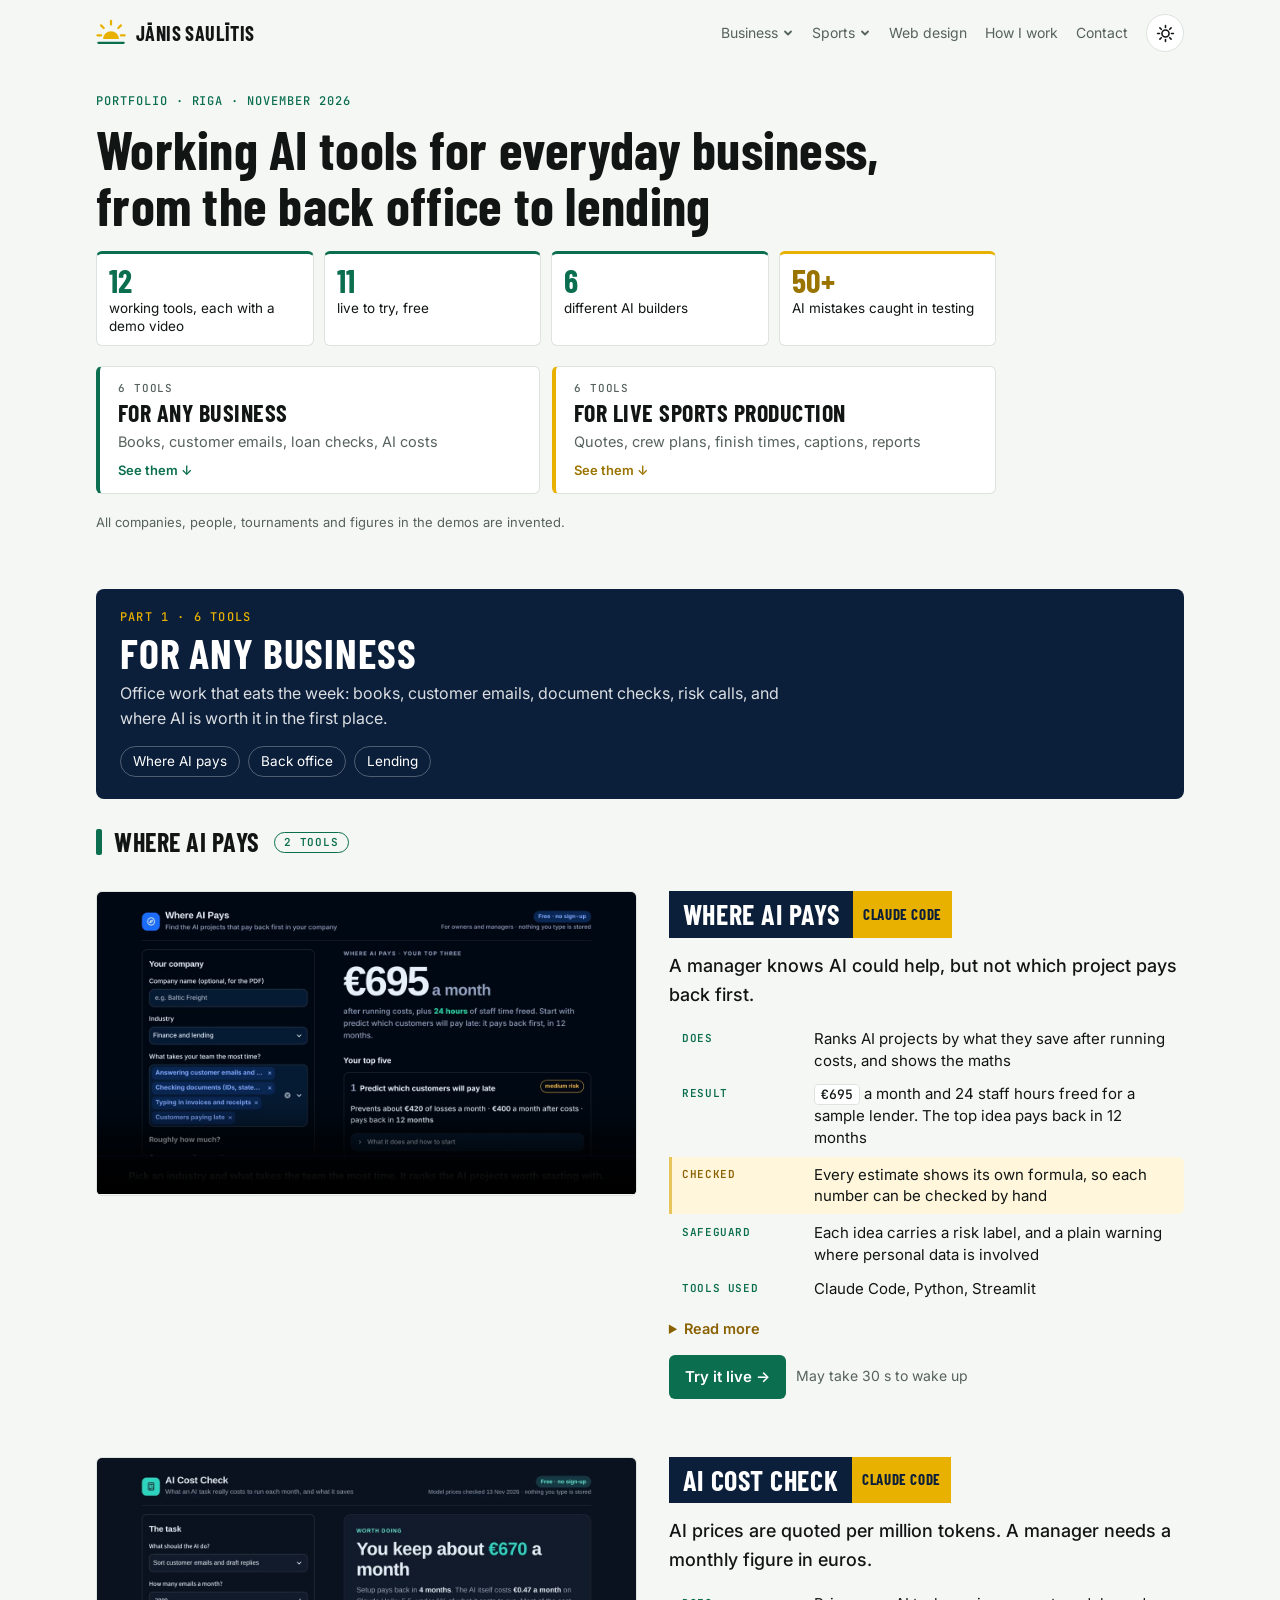
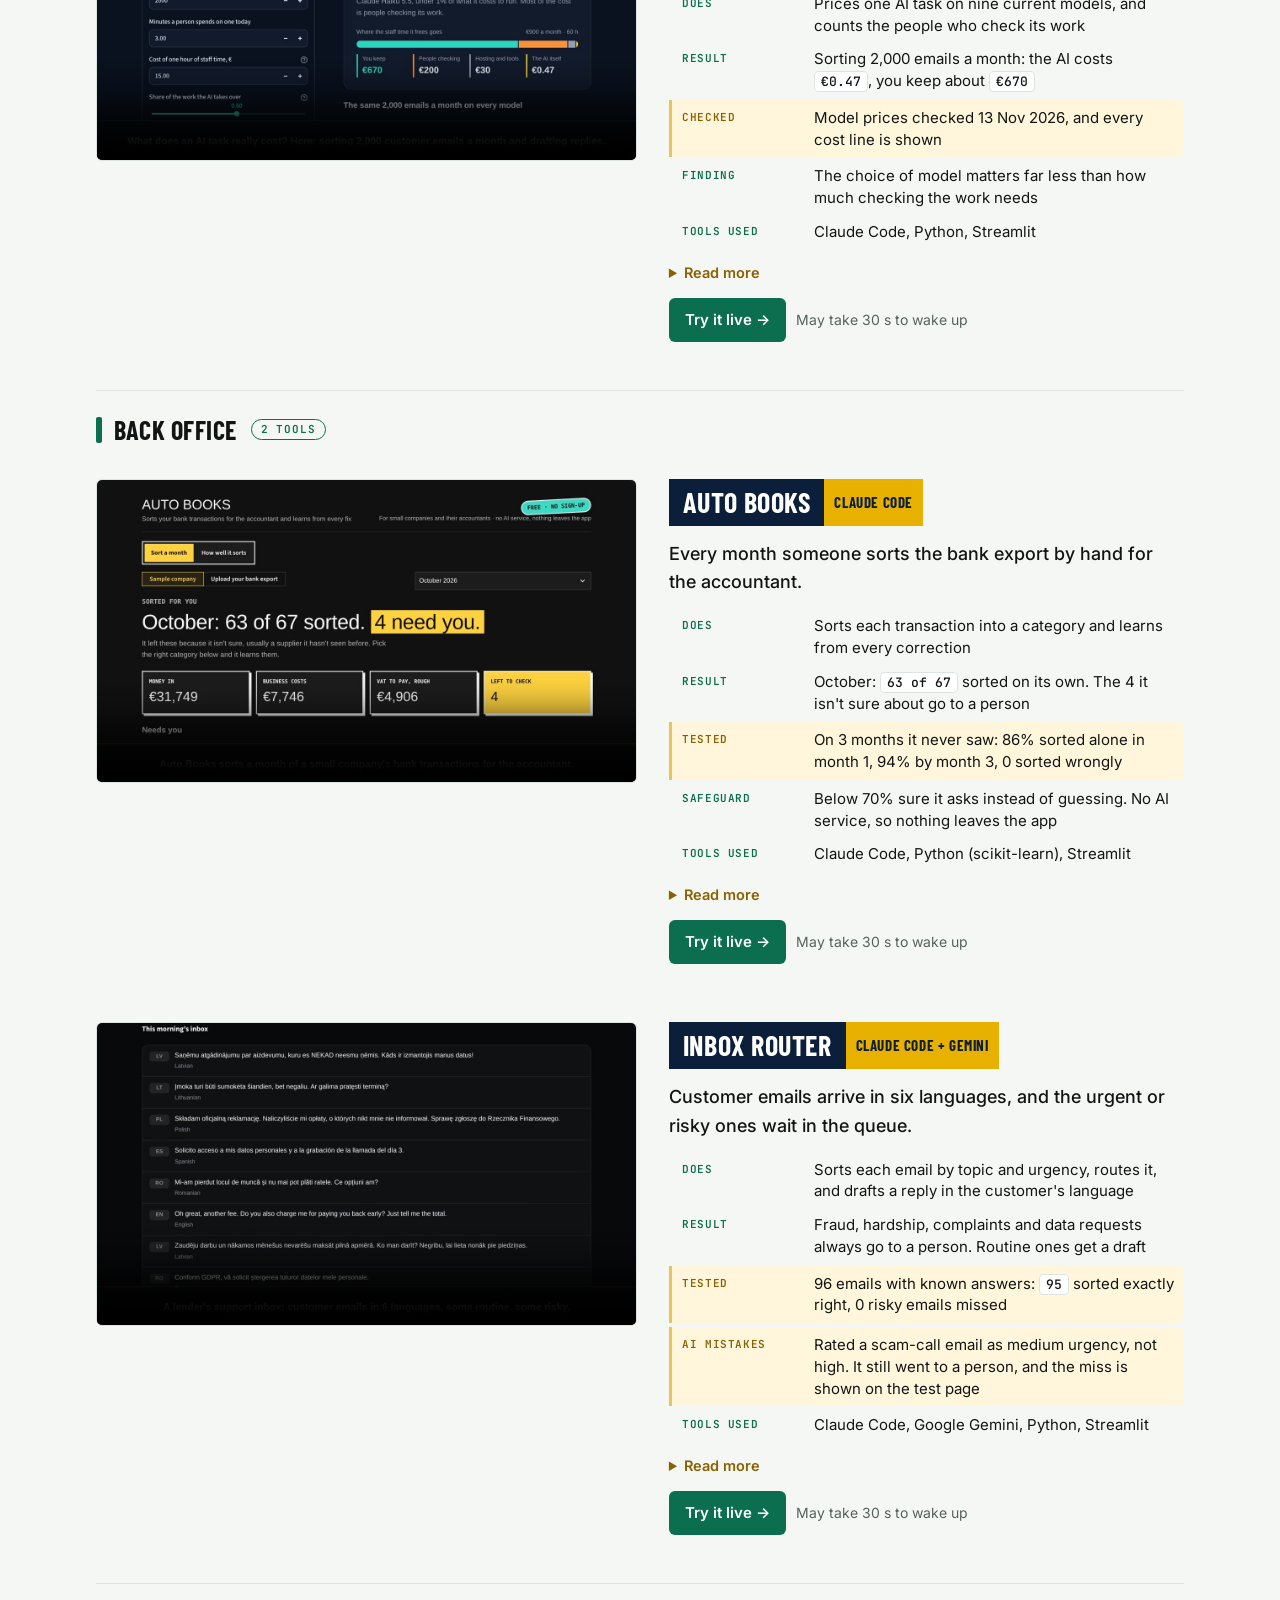
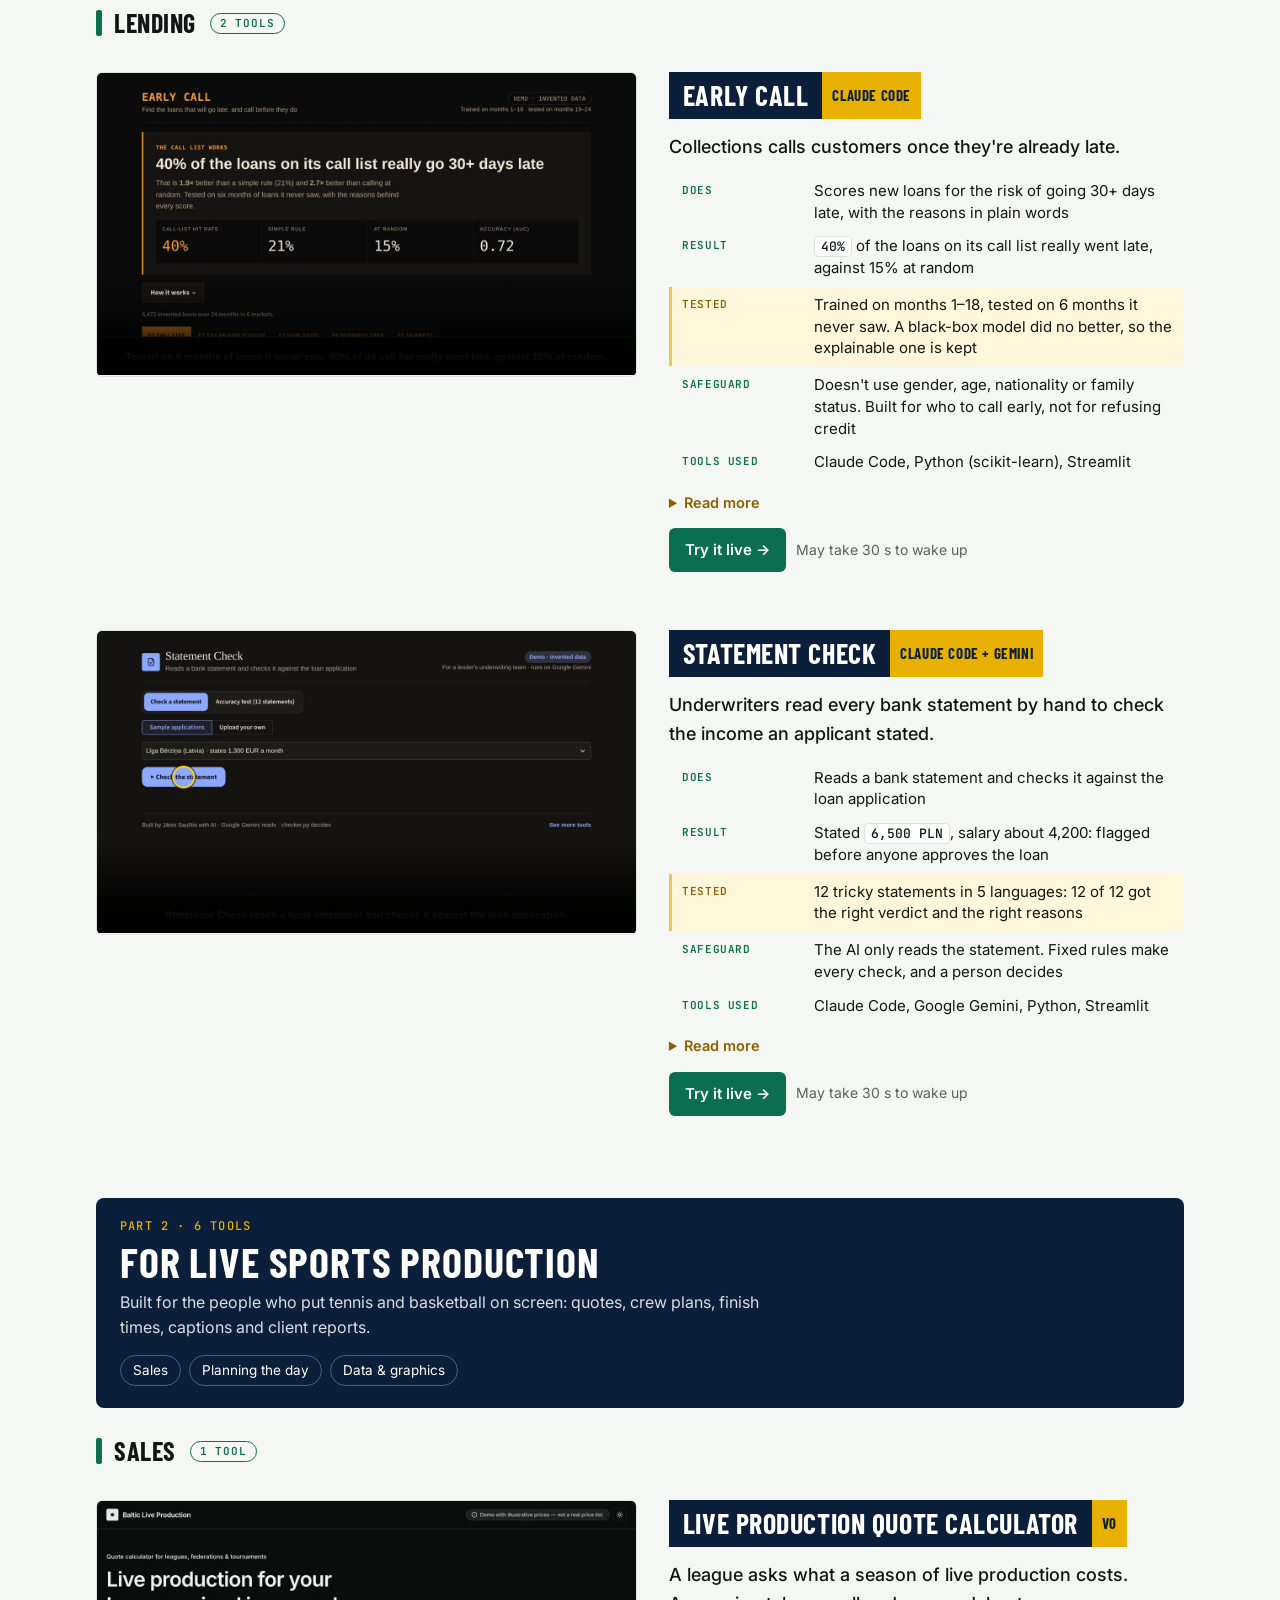
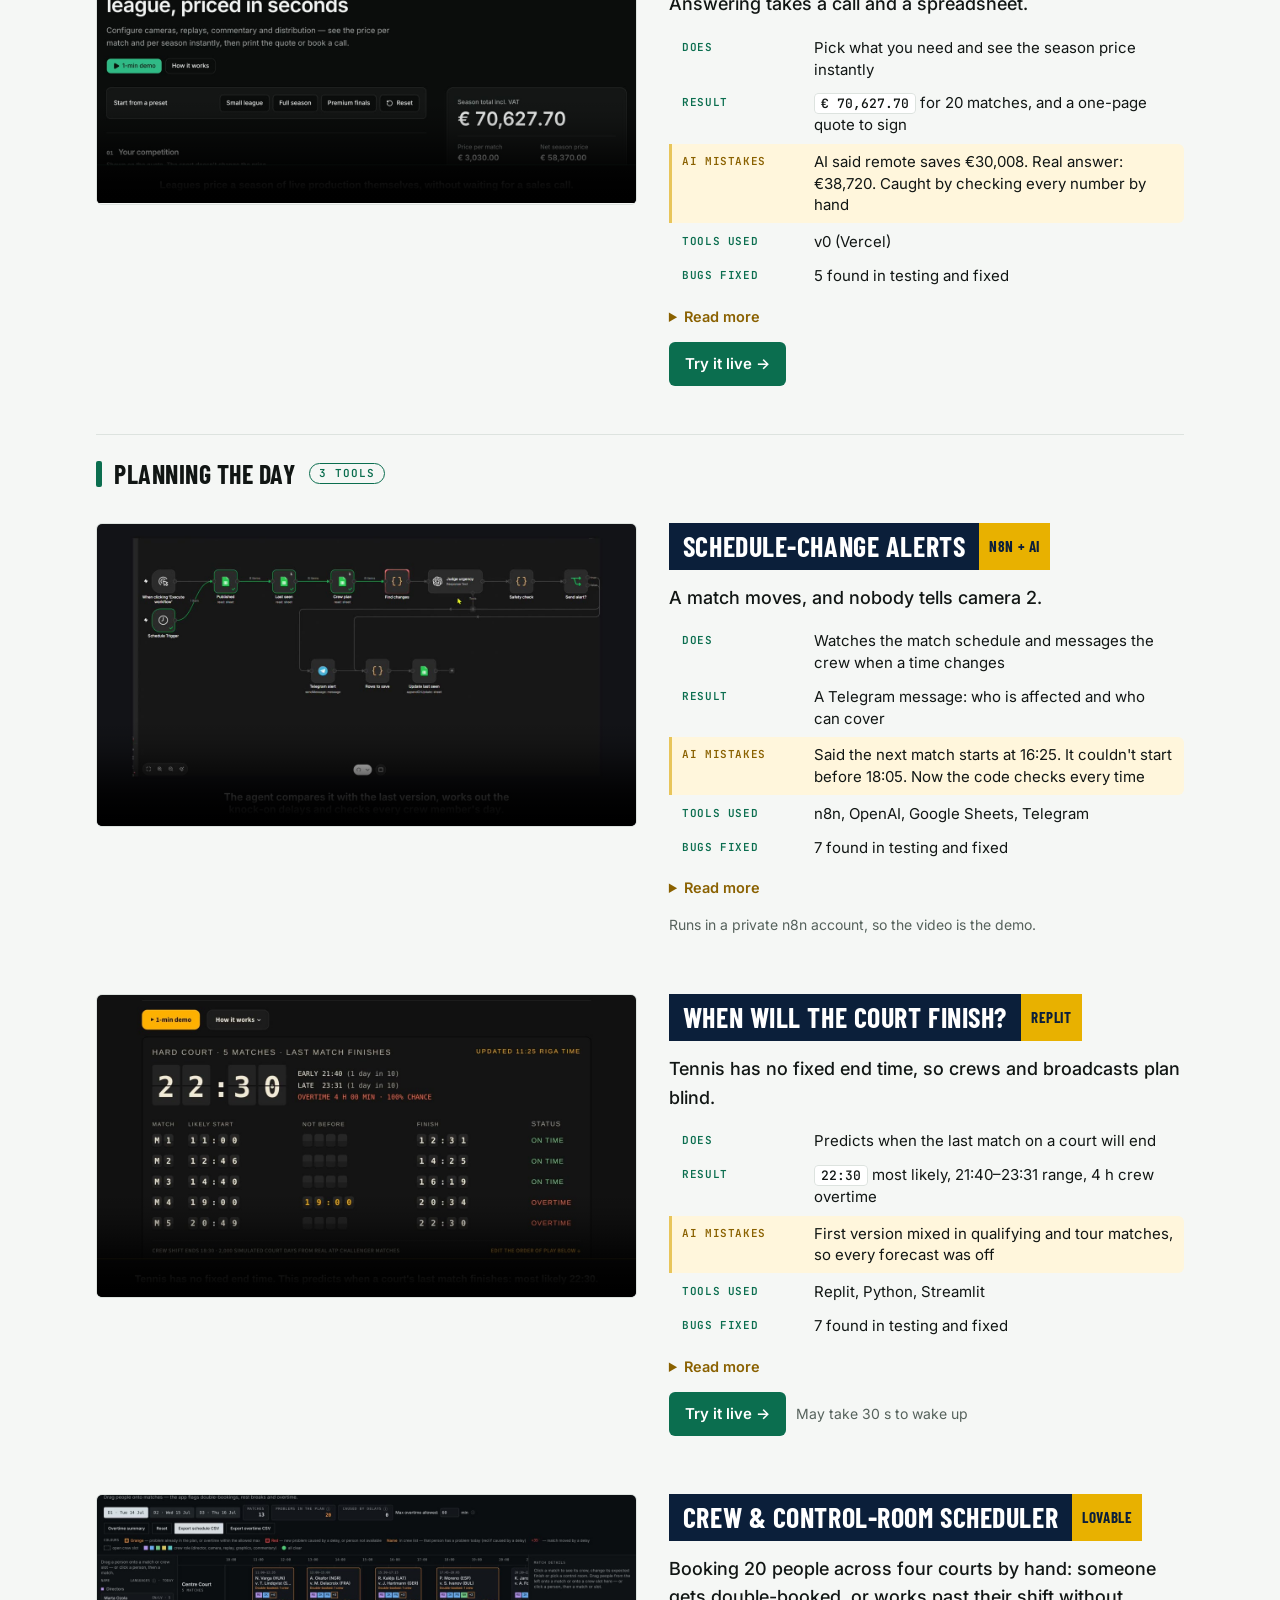
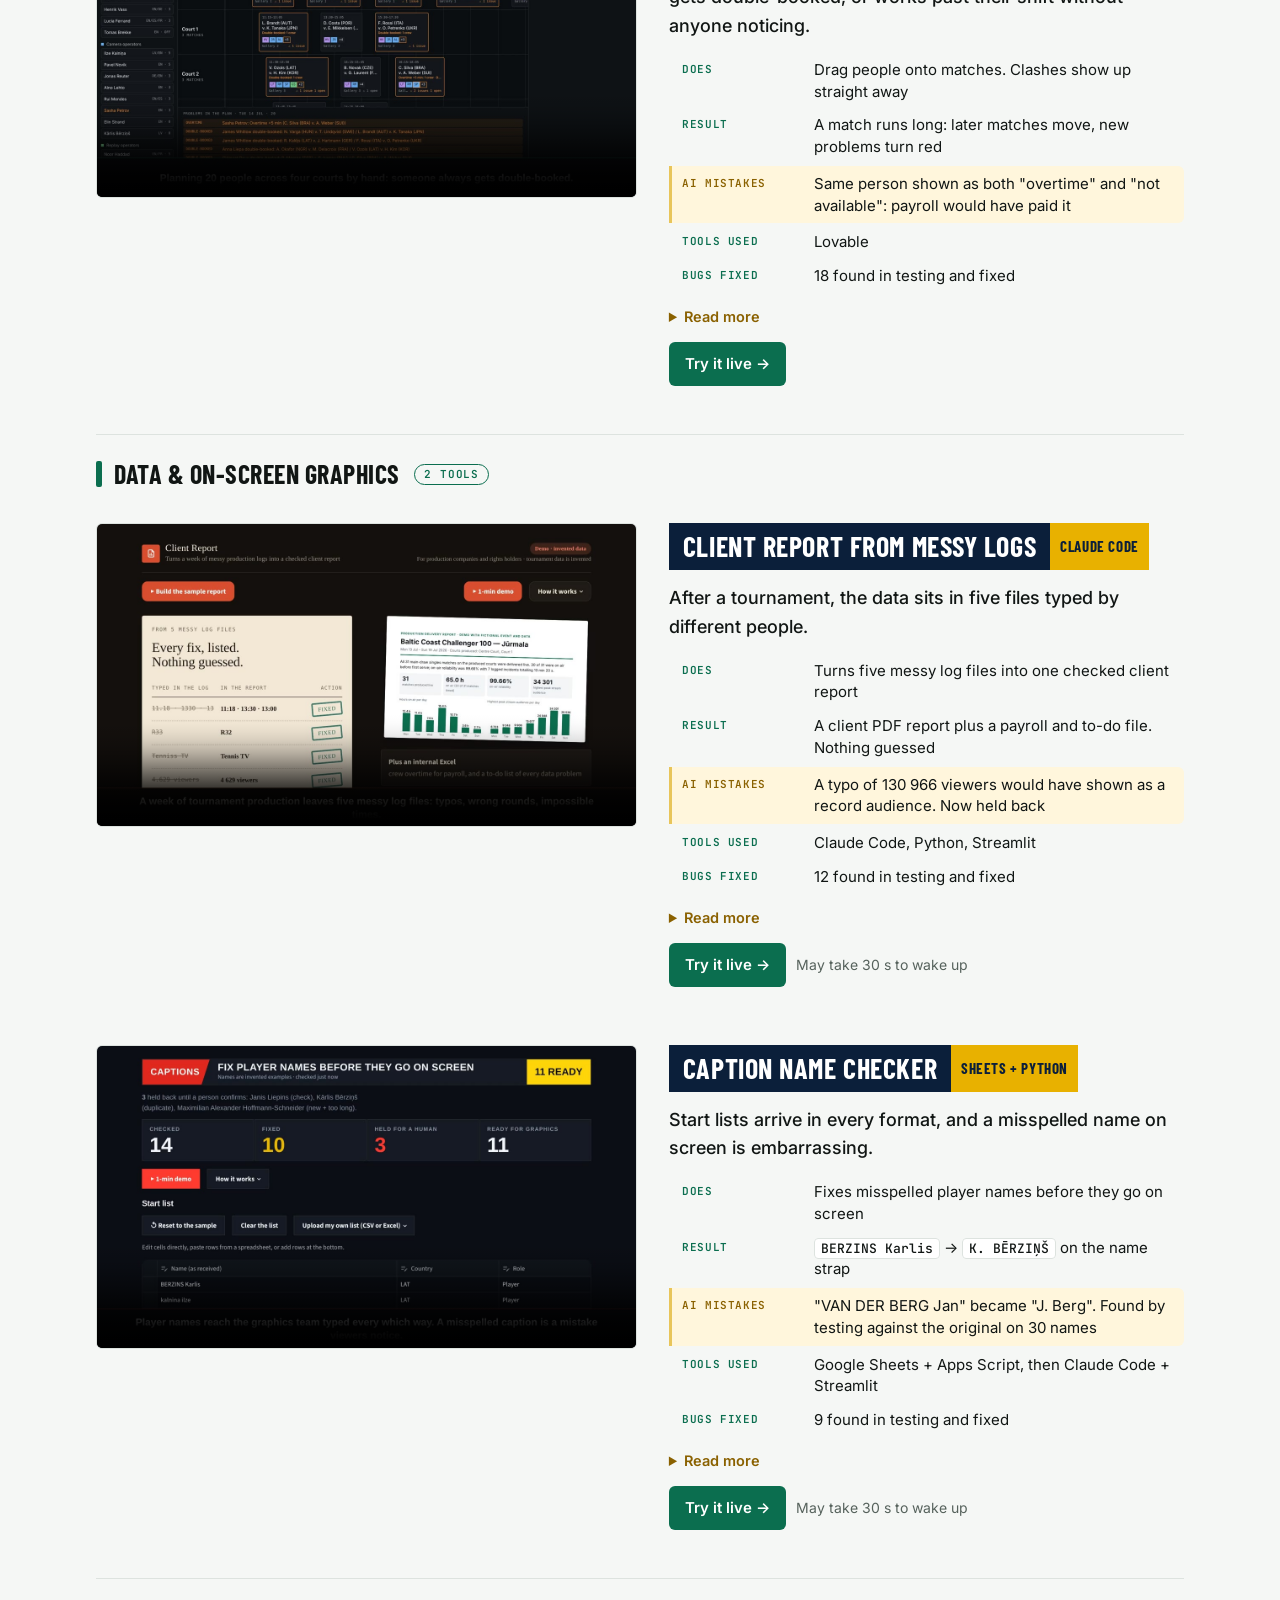
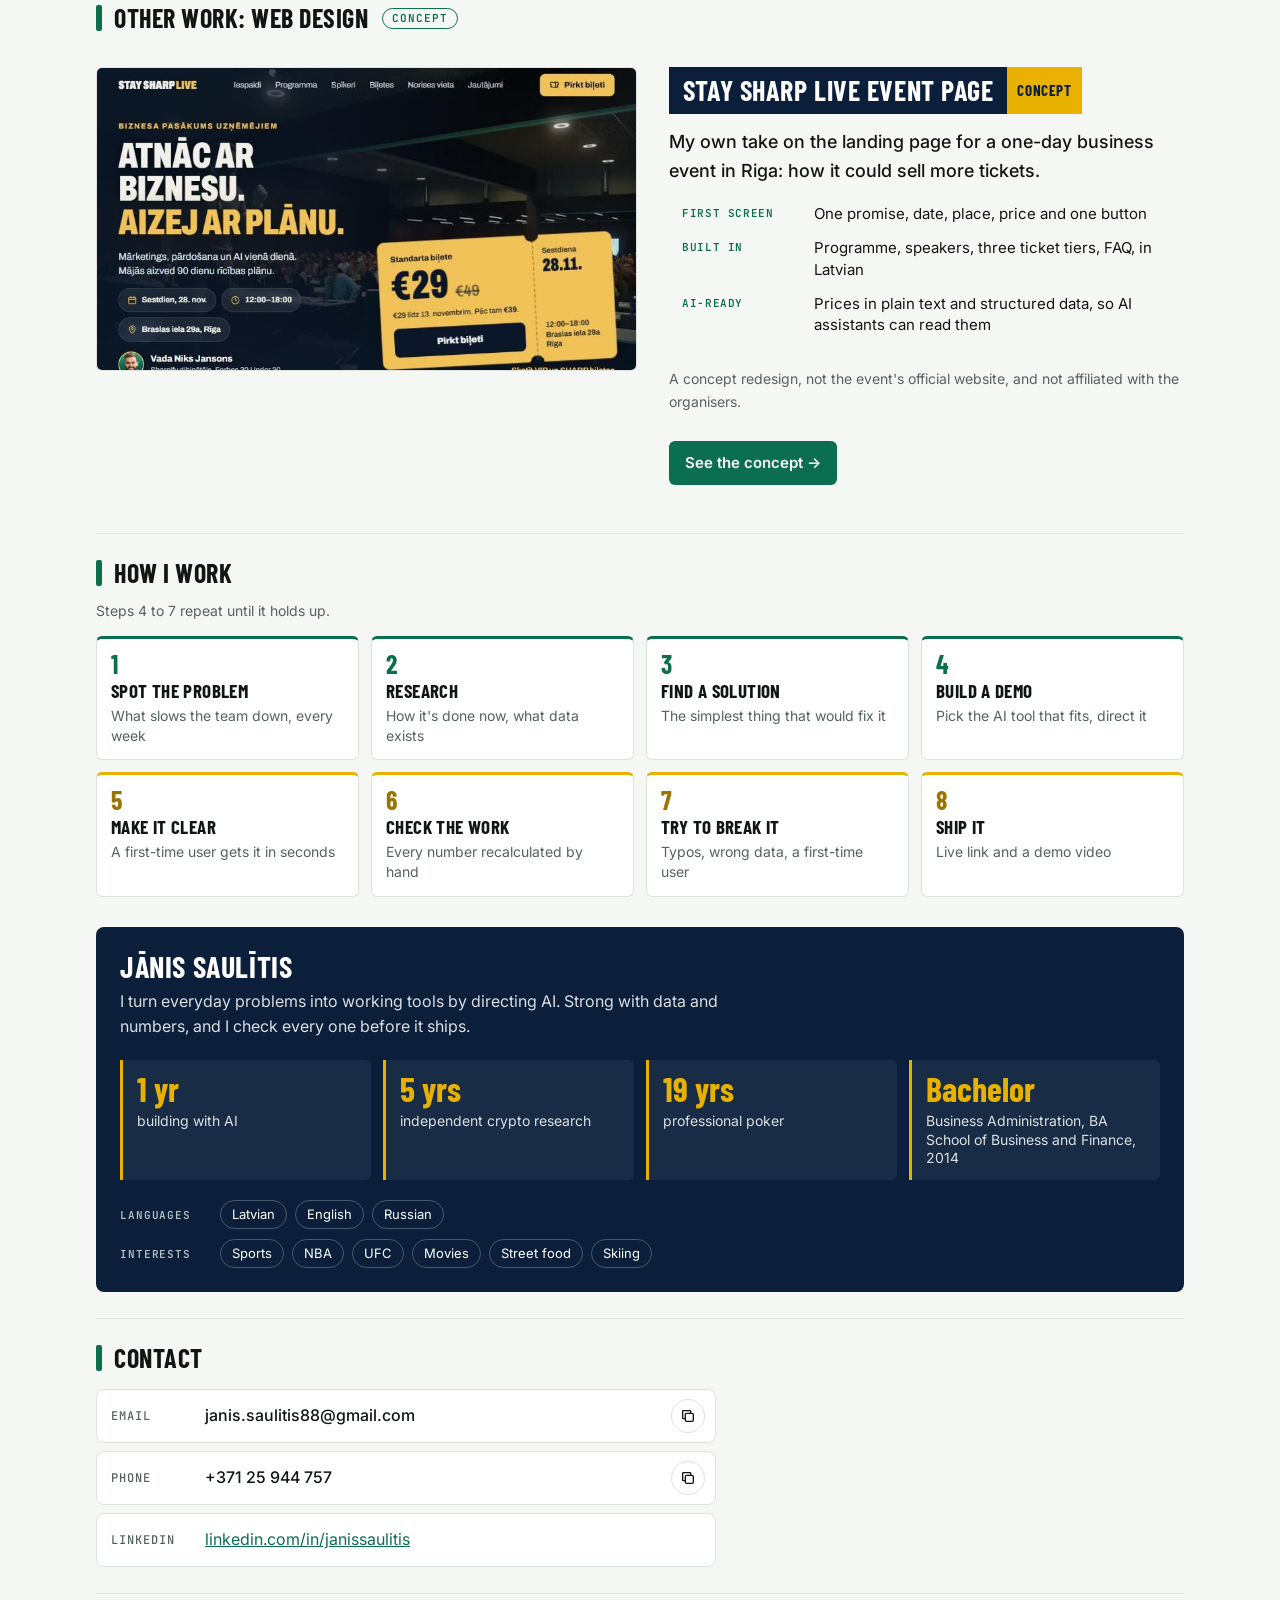
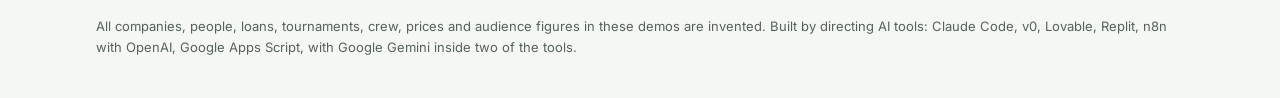
==== business/index.html @ dfa54a2e "Portfolio: Business and Sports parts, 8 new or re-recorded demo videos, sticky menu with dropdowns, " ====
<!doctype html>
<html lang="en">
<head>
<meta charset="utf-8">
<meta name="viewport" content="width=device-width, initial-scale=1, viewport-fit=cover">
<meta name="color-scheme" content="light dark">
<title>Jānis Saulītis · AI Builds</title>
<meta name="description" content="Twelve working tools built by directing AI: six for any business (bookkeeping, customer emails, loan checks, risk calls, AI costs) and six for live sports production. Each with a demo video and real test results.">
<link rel="canonical" href="https://janis-saulitis-portfolio.netlify.app/business/">
<link rel="icon" href="data:image/svg+xml,%3Csvg xmlns='http://www.w3.org/2000/svg' viewBox='0 0 32 32'%3E%3Crect width='32' height='32' rx='7' fill='%230e1211'/%3E%3Cpath d='M16 4v3.5M7 8.5l2.4 2.4M25 8.5l-2.4 2.4M3.5 18.5h3.5M25 18.5h3.5' stroke='%23f2c230' stroke-width='2.4' stroke-linecap='round'/%3E%3Cpath d='M8.5 22.5a7.5 7.5 0 0 1 15 0z' fill='%23f2c230'/%3E%3Cpath d='M4 26.5h24' stroke='%2339c48f' stroke-width='2.4' stroke-linecap='round'/%3E%3C/svg%3E">
<meta property="og:type" content="website">
<meta property="og:url" content="https://janis-saulitis-portfolio.netlify.app/business/">
<meta property="og:title" content="Jānis Saulītis · Working tools built by directing AI">
<meta property="og:description" content="Twelve working tools built by directing AI: six for any business (bookkeeping, customer emails, loan checks, risk calls, AI costs) and six for live sports production. Each with a demo video and real test results.">
<meta property="og:image" content="https://janis-saulitis-portfolio.netlify.app/og.png">
<meta property="og:image:width" content="1200">
<meta property="og:image:height" content="630">
<meta name="twitter:card" content="summary_large_image">
<meta name="twitter:image" content="https://janis-saulitis-portfolio.netlify.app/og.png">
<meta name="darkreader-lock">
<link rel="preconnect" href="https://fonts.googleapis.com">
<link rel="preconnect" href="https://fonts.gstatic.com" crossorigin>
<link rel="stylesheet" href="https://fonts.googleapis.com/css2?family=Barlow+Condensed:wght@600;700&family=Inter:wght@400;500;600&family=JetBrains+Mono:wght@500&display=swap">
<style>
/* Layout: one calm column of projects, each a 16:9 clip beside its story; titles set like a broadcast lower-third strap */
:root {
  --bg: #f5f7f5; --surface: #ffffff; --fg: #111614; --muted: #56625c; --line: #dde3df;
  --accent: #0b6e4f; --accent-fg: #ffffff; --strap: #0b1f3a; --strap-fg: #ffffff; --tag: #e8b100; --tag-fg: #0b1f3a; --tag-ink: #9a7400;
  --warn-bg: #fff6dc; --warn-line: #e8c55a; --warn-ink: #8a6100;
  --display: "Barlow Condensed", "Arial Narrow", "Helvetica Neue", Arial, sans-serif;
  --body: "Inter", system-ui, -apple-system, "Segoe UI", Roboto, sans-serif;
  --mono: "JetBrains Mono", ui-monospace, "SFMono-Regular", Consolas, monospace;
}
@media (prefers-color-scheme: dark) { :root:not([data-theme="light"]) {
  --bg: #0e1211; --surface: #151b19; --fg: #e8eeeb; --muted: #9aa7a1; --line: #26302c;
  --accent: #39c48f; --accent-fg: #06120d; --strap: #1b3357; --strap-fg: #ffffff; --tag: #f2c230; --tag-fg: #0b1f3a; --tag-ink: #f2c230;
  --warn-bg: #2a2410; --warn-line: #b8922a; --warn-ink: #f2c230; color-scheme: dark } }
:root[data-theme="dark"] {
  --bg: #0e1211; --surface: #151b19; --fg: #e8eeeb; --muted: #9aa7a1; --line: #26302c;
  --accent: #39c48f; --accent-fg: #06120d; --strap: #1b3357; --strap-fg: #ffffff; --tag: #f2c230; --tag-fg: #0b1f3a; --tag-ink: #f2c230;
  --warn-bg: #2a2410; --warn-line: #b8922a; --warn-ink: #f2c230; color-scheme: dark }

* { box-sizing: border-box }
html { -webkit-text-size-adjust: 100% }
body { background: var(--bg); color: var(--fg); font: 400 16px/1.6 var(--body); margin: 0 }
.wrap { max-width: 1120px; margin: 0 auto; padding-left: max(16px, env(safe-area-inset-left, 0px)); padding-right: max(16px, env(safe-area-inset-right, 0px)) }
a { color: var(--accent) }
:focus-visible { outline: 3px solid var(--accent); outline-offset: 2px }

/* top bar */
.bar { position: sticky; top: env(safe-area-inset-top, 0px); z-index: 10; background: var(--bg); display: flex; align-items: center; justify-content: space-between; gap: 16px; padding-block: 20px }
.bar .name { display: inline-flex; align-items: center; gap: 10px; color: var(--fg); text-decoration: none; font: 700 20px/1 var(--display); letter-spacing: .02em; text-transform: uppercase; white-space: nowrap }
.mark { width: 30px; height: 30px; flex: none; overflow: visible }
.mark .disc { fill: var(--tag) }
.mark .rays, .mark .ground { fill: none; stroke: var(--tag); stroke-width: 2.4; stroke-linecap: round }
.mark .ground { stroke: var(--accent) }
.bar .name:hover .rays { transform: rotate(-8deg); transform-origin: 16px 22px; transition: transform .3s }
.bar nav { display: flex; gap: 12px 18px; flex-wrap: wrap; align-items: center; font-size: 14px }
.bar nav .links { display: contents }
.icon-btn { display: inline-grid; place-items: center; width: 38px; height: 38px; border: 1px solid var(--line); background: var(--surface); color: var(--fg); border-radius: 999px; cursor: pointer; padding: 0 }
.icon-btn svg { width: 19px; height: 19px; fill: none; stroke: currentColor; stroke-width: 2; stroke-linecap: round; stroke-linejoin: round }
.i-moon { display: none } .is-dark .i-sun { display: none } .is-dark .i-moon { display: block }
.menu-btn { display: none }
.bar { position: relative }
.bar .jump { position: absolute; flex-wrap: nowrap; gap: 0; font-size: 15px; grid-template-columns: minmax(0,1fr); left: 0; right: 0; top: calc(100% - 8px); z-index: 20; display: grid; background: var(--surface); border: 1px solid var(--line); border-top: 3px solid var(--tag); border-radius: 4px 4px 12px 12px; padding: 6px 0; box-shadow: 0 18px 40px rgba(0,0,0,.28) }
.jump[hidden] { display: none }
.bar .jump a { display: grid; grid-template-columns: 30px 1fr auto 14px; align-items: center; gap: 10px; padding: 13px 16px; color: var(--fg); text-decoration: none; font: 600 15px/1.2 var(--body) }
.bar .jump a + a { border-top: 1px solid var(--line) }
.bar .jump a:active, .bar .jump a:hover { background: var(--bg) }
.jump .n { font: 500 12px/1 var(--mono); color: var(--accent) }
.jump .c { font: 500 11px/1 var(--mono); color: var(--muted); text-transform: uppercase; letter-spacing: .06em }
.jump .go { width: 14px; height: 14px; fill: none; stroke: var(--muted); stroke-width: 2; stroke-linecap: round; stroke-linejoin: round }
.menu-btn .i-x { display: none } .menu-btn[aria-expanded="true"] .i-bars { display: none } .menu-btn[aria-expanded="true"] .i-x { display: block }
.menu-btn[aria-expanded="true"] { border-color: var(--tag) }
.oneliner { display: none; margin: 0; font-size: 16px; color: var(--muted) }
.toggle { display: none; align-items: center; gap: 6px; border: 1px solid var(--warn-line); background: transparent; color: var(--warn-ink); border-radius: 6px; padding: 8px 12px; font: 600 14px var(--body); cursor: pointer; justify-self: start }
.bar nav a { color: var(--muted); text-decoration: none }
.bar nav a:hover { color: var(--fg) }

/* intro */
.intro { padding-block: 28px 22px; display: grid; gap: 14px; max-width: 900px }
.kicker { font: 500 12px/1 var(--mono); letter-spacing: .08em; text-transform: uppercase; color: var(--accent) }
h1 { font: 700 clamp(34px, 4.4vw, 54px)/1.04 var(--display); margin: 0; text-wrap: balance; letter-spacing: .005em }
.intro .note { margin: 0; font-size: 13px; color: var(--muted) }
.facts { list-style: none; margin: 4px 0 0; padding: 0; display: grid; grid-template-columns: repeat(4, minmax(0,1fr)); gap: 10px }
.facts li { min-width: 0; display: grid; gap: 4px; align-content: start; background: var(--surface); border: 1px solid var(--line); border-top: 3px solid var(--accent); border-radius: 6px; padding: 10px 12px }
.facts li:last-child { border-top-color: var(--tag) }
.facts b { font: 700 32px/1 var(--display); color: var(--accent) }
.facts li:last-child b { color: var(--tag-ink) }
.facts span { font-size: 13.5px; line-height: 1.3; color: var(--fg) }

/* sections */
.group { scroll-margin-top: 80px; padding-block: 26px 8px; border-top: 1px solid var(--line) }
.group > h2 { display: flex; align-items: center; gap: 12px; margin: 0 0 18px; font: 700 26px/1 var(--display); text-transform: uppercase; letter-spacing: .02em; color: var(--fg) }
.group > h2::before { content: ""; width: 6px; height: 26px; border-radius: 2px; background: var(--accent) }
.group > h2 small { font: 600 11px/1 var(--mono); letter-spacing: .08em; color: var(--accent); border: 1px solid var(--accent); border-radius: 999px; padding: 4px 9px; margin-left: 2px }
.proj { scroll-margin-top: 80px; display: grid; grid-template-columns: minmax(0, 1.05fr) minmax(0, 1fr); gap: 32px; padding-block: 18px 40px; align-items: start }
.media video, .media img { width: 100%; aspect-ratio: 16 / 9; display: block; border-radius: 6px; background: #000; border: 1px solid var(--line); object-fit: cover }
.media .note { font-size: 13px; color: var(--muted); margin-top: 8px }
.story { display: grid; gap: 14px; min-width: 0 }

.strap { display: inline-flex; align-items: stretch; max-width: 100%; font-family: var(--display); text-transform: uppercase; justify-self: start }
.strap h3 { margin: 0; min-width: 0; overflow-wrap: anywhere; background: var(--strap); color: var(--strap-fg); font: 700 clamp(22px, 2.6vw, 28px)/1.1 var(--display); padding: 8px 14px; letter-spacing: .02em }
.strap span { background: var(--tag); color: var(--tag-fg); font: 700 15px/1 var(--display); padding: 0 10px; display: flex; align-items: center; letter-spacing: .04em; white-space: nowrap }

.problem { margin: 0; font-size: 18px; font-weight: 500; max-width: 60ch }
.does { margin: 0; color: var(--muted); max-width: 62ch }
.ba { display: grid; grid-template-columns: auto auto 1fr; gap: 6px 10px; align-items: baseline; font-size: 14px; margin: 0 }
.ba dt { font: 500 11px/1.4 var(--mono); letter-spacing: .06em; text-transform: uppercase; color: var(--muted) }
.ba dd { margin: 0 }
.ba .arrow { color: var(--accent); font-weight: 600 }
.ba code { font: 500 13px var(--mono); background: var(--surface); border: 1px solid var(--line); padding: 1px 6px; border-radius: 4px }

.pts { list-style: none; margin: 0; padding: 0; display: grid; gap: 8px; max-width: 62ch }
.pts li { display: grid; grid-template-columns: 7.5rem minmax(0,1fr); gap: 12px; font-size: 15px; line-height: 1.45; padding: 4px 10px; border-left: 3px solid transparent; border-radius: 0 6px 6px 0 }
.pts li b { font: 600 11px/1.9 var(--mono); letter-spacing: .06em; text-transform: uppercase; color: var(--accent) }
.pts li.ai { background: var(--warn-bg); border-left-color: var(--warn-line); padding-block: 7px }
.pts li.ai b { color: var(--warn-ink) }
.pts { gap: 4px }
.pts code { font: 500 13px var(--mono); background: var(--surface); border: 1px solid var(--line); padding: 1px 6px; border-radius: 4px }
.more { font-size: 14.5px; color: var(--muted); max-width: 62ch }
.more summary { cursor: pointer; color: var(--warn-ink); font-weight: 600; width: fit-content }
.more p { margin: 8px 0 0 }
.meta { display: flex; flex-wrap: wrap; gap: 6px 16px; font: 500 12.5px/1.5 var(--mono); color: var(--muted); font-variant-numeric: tabular-nums }
.caught { margin: 0; background: var(--warn-bg); border-left: 3px solid var(--warn-line); padding: 10px 14px; font-size: 14.5px; border-radius: 0 6px 6px 0 }
.caught b { display: block; font: 600 11px/1.6 var(--mono); letter-spacing: .08em; text-transform: uppercase; color: var(--muted) }
.actions { display: flex; flex-wrap: wrap; gap: 10px; align-items: center }
.btn { display: inline-block; background: var(--accent); color: var(--accent-fg); text-decoration: none; font-weight: 600; font-size: 15px; padding: 10px 16px; border-radius: 6px }
.btn:hover { filter: brightness(1.08) }
.quiet { font-size: 14px; color: var(--muted) }

/* how I work */
.flow { list-style: none; margin: 0 0 30px; padding: 0; display: grid; grid-template-columns: repeat(4, minmax(0,1fr)); gap: 12px; counter-reset: s }
.flow-note { margin: -4px 0 14px; font-size: 14px; color: var(--muted) }
.flow li { position: relative; display: grid; gap: 4px; align-content: start; background: var(--surface); border: 1px solid var(--line); border-top: 3px solid var(--accent); border-radius: 6px; padding: 12px 14px 14px }
.flow li .n { font: 700 26px/1 var(--display); color: var(--accent) }
.flow li b { font: 700 19px/1.1 var(--display); text-transform: uppercase; letter-spacing: .02em }
.flow li .d { font-size: 14px; color: var(--muted); line-height: 1.4 }
.flow li:nth-child(n+5) { border-top-color: var(--tag) }
.flow li:nth-child(n+5) .n { color: var(--tag-ink) }
.me { background: var(--strap); color: var(--strap-fg); border-radius: 8px; padding: 24px; display: grid; gap: 20px; margin-bottom: 18px }
.me h3 { margin: 0; font: 700 30px/1 var(--display); text-transform: uppercase; letter-spacing: .02em }
.me-head p { margin: 8px 0 0; font-size: 16px; opacity: .85; max-width: 60ch }
.stats { list-style: none; margin: 0; padding: 0; display: grid; grid-template-columns: repeat(4, minmax(0,1fr)); gap: 12px }
.stats li { min-width: 0; overflow-wrap: anywhere; display: grid; gap: 6px; align-content: start; background: rgba(255,255,255,.06); border-left: 3px solid var(--tag); border-radius: 0 6px 6px 0; padding: 12px 14px }
.stats b { font: 700 34px/1 var(--display); color: var(--tag); overflow-wrap: normal }
.stats span { font-size: 14px; opacity: .85; line-height: 1.35 }
.chips { display: flex; flex-wrap: wrap; gap: 8px; align-items: center }
.chips span { border: 1px solid rgba(255,255,255,.25); border-radius: 999px; padding: 3px 11px; font-size: 13px }
.chip-rows { display: grid; gap: 10px }
.chips .lab { border: 0; padding: 0; width: 92px; flex: none; font: 600 11px var(--mono); letter-spacing: .08em; text-transform: uppercase; opacity: .7 }
.how { list-style: none; margin: 0; padding: 0 0 12px; display: grid; gap: 8px; font-size: 16px }
.how b { font-weight: 600 }
.about { max-width: 70ch; color: var(--muted); padding-block: 4px 12px }
.contact { list-style: none; margin: 0; padding: 0 0 18px; display: grid; gap: 8px; font-size: 16px; max-width: 620px }
.contact li { display: flex; align-items: center; gap: 4px 14px; background: var(--surface); border: 1px solid var(--line); border-radius: 8px; padding: 8px 10px 8px 14px; min-height: 54px }
.contact .val { display: flex; align-items: center; gap: 10px; min-width: 0; flex: 1; justify-content: space-between }
.contact .sel, .contact a { overflow-wrap: anywhere }
.contact .copy { width: 34px; height: 34px; flex: none }
.contact .copy svg { width: 16px; height: 16px }
.contact li > span:first-child { font: 500 12px/1 var(--mono); letter-spacing: .08em; text-transform: uppercase; color: var(--muted); width: 80px }
.contact .sel { user-select: all; font-weight: 500 }
footer { border-top: 1px solid var(--line); padding-block: 22px 40px; font-size: 13px; color: var(--muted) }

@media (max-width: 520px) { .stats b { font-size: 27px } .stats li { padding: 10px 11px } .contact li { flex-direction: column; align-items: stretch; gap: 2px; padding-block: 8px } .chips .lab { width: 100% } .group > h2 { font-size: 22px } .group > h2::before { height: 22px } .pts li { grid-template-columns: minmax(0,1fr); gap: 2px } .flow { grid-template-columns: repeat(2, minmax(0,1fr)); gap: 8px } .flow li { padding: 10px 12px; grid-template-columns: auto 1fr; align-items: baseline; column-gap: 8px } .flow li .n { font-size: 20px } .flow li b { font-size: 16px } .flow li .d { display: none } }
@media (max-width: 820px) {
  .flow { grid-template-columns: repeat(2, minmax(0,1fr)) }
  .stats { grid-template-columns: repeat(2, minmax(0,1fr)) }
  .proj { grid-template-columns: minmax(0, 1fr); gap: 18px }
  .bar nav .links { display: none }
  /* phones: one-line jump menu, and each project folded to title + problem until tapped */
  .menu-btn { display: inline-grid }
  .facts { grid-template-columns: repeat(2, minmax(0,1fr)) }
  /* phones: title, video, one line, buttons. Everything else behind "Details" */
  .proj { gap: 12px; padding-block: 14px 26px }
  .proj .story { display: contents }
  .proj .strap { order: 1 } .proj .media { order: 2 } .proj .oneliner { order: 3 } .proj .actions { order: 4 }
  .proj .problem { order: 5 } .proj .pts { order: 6 } .proj .more { order: 7 } .proj .story > .quiet { order: 8 }
  .proj.folded .problem, .proj.folded .pts, .proj.folded .more, .proj.folded .quiet { display: none }
  .proj.folded .oneliner { display: block }
  .toggle { display: inline-flex }
}
@media (max-width: 360px) { .bar nav { gap: 8px; flex-wrap: nowrap } .bar .name { font-size: 18px; gap: 8px } .mark { width: 24px; height: 24px } .bar .jump a { padding-inline: 12px; gap: 8px; grid-template-columns: 24px 1fr auto 14px } .stats b { font-size: 28px } .me { padding: 18px } .strap { flex-wrap: wrap } .strap span { padding-block: 4px } }
@media (min-width: 1800px) {
  .wrap { max-width: 1400px }
  body { font-size: 17px }
  .problem { font-size: 19px }
}
@media (prefers-reduced-motion: reduce) { * { transition: none !important } }

/* sticky top bar */
.bar { position: sticky; top: 0; z-index: 40; padding-block: 14px; border-bottom: 1px solid transparent; transition: border-color .2s }
.bar.stuck { border-bottom-color: var(--line) }
.group, .proj { scroll-margin-top: 84px }

/* two parts: business and sports */
.bar nav .links { align-items: center }
.dd { position: relative; display: inline-flex }
.dd > button { all: unset; cursor: pointer; display: inline-flex; align-items: center; gap: 4px; color: var(--muted); font-size: 14px }
.dd > button:hover, .dd > button[aria-expanded="true"] { color: var(--fg) }
.dd > button:focus-visible { outline: 3px solid var(--accent); outline-offset: 3px; border-radius: 4px }
.caret { width: 12px; height: 12px; fill: none; stroke: currentColor; stroke-width: 1.8; stroke-linecap: round; stroke-linejoin: round; transition: transform .15s }
.dd > button[aria-expanded="true"] .caret { transform: rotate(180deg) }
.dd-menu { position: absolute; top: calc(100% + 12px); left: -14px; min-width: 230px; display: grid; background: var(--surface); border: 1px solid var(--line); border-top: 3px solid var(--tag); border-radius: 4px 4px 10px 10px; padding: 6px 0; box-shadow: 0 18px 40px rgba(0,0,0,.25); z-index: 30 }
.dd-menu[hidden] { display: none }
.bar nav .dd-menu a { display: flex; justify-content: space-between; gap: 16px; padding: 10px 14px; color: var(--fg); font-weight: 500 }
.bar nav .dd-menu a:hover { background: var(--bg) }
.dd-menu a .c, .jump .sub .c { font: 500 11px/1.4 var(--mono); color: var(--muted); text-transform: uppercase; letter-spacing: .06em }
.dd-menu .all { border-bottom: 1px solid var(--line); margin-bottom: 4px }
.bar .jump .sub { padding-left: 56px; font-weight: 500; font-size: 14px; color: var(--muted) }
.bar .jump .sub + .sub { border-top: 0 }

.doors { display: grid; grid-template-columns: repeat(2, minmax(0,1fr)); gap: 12px; margin: 6px 0 4px }
.door { display: grid; gap: 6px; align-content: start; text-decoration: none; color: var(--fg); background: var(--surface); border: 1px solid var(--line); border-left: 4px solid var(--accent); border-radius: 6px; padding: 16px 18px; transition: border-color .15s, transform .15s }
.door + .door { border-left-color: var(--tag) }
.door:hover { border-color: var(--accent); transform: translateY(-1px) }
.door + .door:hover { border-color: var(--tag) }
.door .t { font: 700 24px/1.05 var(--display); text-transform: uppercase; letter-spacing: .02em }
.door .d { font-size: 14.5px; color: var(--muted); line-height: 1.4 }
.door .go2 { font: 600 13px/1 var(--body); color: var(--accent); margin-top: 6px }
.door + .door .go2 { color: var(--tag-ink) }
.door .n { font: 500 11px/1 var(--mono); letter-spacing: .08em; text-transform: uppercase; color: var(--muted) }

.part { scroll-margin-top: 76px; padding-top: 34px }
.part-head { display: grid; gap: 8px; padding: 22px 24px; border-radius: 8px; background: var(--strap); color: var(--strap-fg); margin-bottom: 4px }
.part-head .n { font: 500 12px/1 var(--mono); letter-spacing: .1em; text-transform: uppercase; color: var(--tag) }
.part-head h2 { margin: 0; font: 700 clamp(30px, 3.6vw, 42px)/1 var(--display); text-transform: uppercase; letter-spacing: .02em }
.part-head p { margin: 0; max-width: 68ch; opacity: .85 }
.part-head .subnav { display: flex; flex-wrap: wrap; gap: 8px; margin-top: 6px }
.part-head .subnav a { color: var(--strap-fg); text-decoration: none; border: 1px solid rgba(255,255,255,.28); border-radius: 999px; padding: 4px 12px; font-size: 13.5px }
.part-head .subnav a:hover { border-color: var(--tag); color: var(--tag) }
.part .group:first-of-type { border-top: 0 }
@media (max-width: 820px) { .doors { grid-template-columns: minmax(0,1fr) } .part-head { padding: 18px } }
</style>
</head>
<body>

<div class="wrap" id="top">
  <header class="bar">
    <a class="name" href="#top" aria-label="Jānis Saulītis, back to top"><svg class="mark" viewBox="0 0 32 32" aria-hidden="true"><path class="rays" d="M16 3v4M5.4 7.9l2.8 2.8M26.6 7.9l-2.8 2.8M1.5 18.5h4M26.5 18.5h4"/><path class="disc" d="M7.5 22.5a8.5 8.5 0 0 1 17 0z"/><path class="ground" d="M2.5 26.5h27"/></svg><span>Jānis Saulītis</span></a>
    <nav>
      <span class="links"><span class="dd"><button type="button" aria-expanded="false" aria-controls="dd-business">Business<svg class="caret" viewBox="0 0 12 12" aria-hidden="true"><path d="M3 4.5 6 7.5 9 4.5"/></svg></button><span class="dd-menu" id="dd-business" hidden><a class="all" href="#business">All business tools <span class="c">6 tools</span></a><a href="#ai-plan">Where AI pays <span class="c">2 tools</span></a><a href="#back-office">Back office <span class="c">2 tools</span></a><a href="#lending">Lending <span class="c">2 tools</span></a></span></span><span class="dd"><button type="button" aria-expanded="false" aria-controls="dd-sports">Sports<svg class="caret" viewBox="0 0 12 12" aria-hidden="true"><path d="M3 4.5 6 7.5 9 4.5"/></svg></button><span class="dd-menu" id="dd-sports" hidden><a class="all" href="#sports">All sports tools <span class="c">6 tools</span></a><a href="#sales">Sales <span class="c">1 tool</span></a><a href="#planning">Planning the day <span class="c">3 tools</span></a><a href="#data">Data &amp; graphics <span class="c">2 tools</span></a></span></span><a href="#other">Web design</a><a href="#how">How I work</a><a href="#contact">Contact</a></span>
      <button class="icon-btn" id="theme" type="button" aria-label="Switch to dark mode"><svg class="i-sun" viewBox="0 0 24 24" aria-hidden="true"><circle cx="12" cy="12" r="4.5"/><path d="M12 2v2.5M12 19.5V22M2 12h2.5M19.5 12H22M4.9 4.9l1.8 1.8M17.3 17.3l1.8 1.8M4.9 19.1l1.8-1.8M17.3 6.7l1.8-1.8"/></svg><svg class="i-moon" viewBox="0 0 24 24" aria-hidden="true"><path d="M20.5 14.5A8.5 8.5 0 0 1 9.5 3.5a8.5 8.5 0 1 0 11 11z"/></svg></button>
      <button class="icon-btn menu-btn" id="menu" type="button" aria-label="Sections" aria-expanded="false" aria-controls="jump"><svg class="i-bars" viewBox="0 0 24 24" aria-hidden="true"><path d="M4 7h16M4 12h16M4 17h16"/></svg><svg class="i-x" viewBox="0 0 24 24" aria-hidden="true"><path d="M6 6l12 12M18 6 6 18"/></svg></button>
    </nav>
    <nav class="jump" id="jump" aria-label="Sections" hidden><a href="#business"><span class="n">01</span><span>For any business</span><span class="c">6 tools</span><svg class="go" viewBox="0 0 14 14" aria-hidden="true"><path d="M5 2.5 9.5 7 5 11.5"/></svg></a><a class="sub" href="#ai-plan"><span></span><span>Where AI pays</span><span class="c">2 tools</span><svg class="go" viewBox="0 0 14 14" aria-hidden="true"><path d="M5 2.5 9.5 7 5 11.5"/></svg></a><a class="sub" href="#back-office"><span></span><span>Back office</span><span class="c">2 tools</span><svg class="go" viewBox="0 0 14 14" aria-hidden="true"><path d="M5 2.5 9.5 7 5 11.5"/></svg></a><a class="sub" href="#lending"><span></span><span>Lending</span><span class="c">2 tools</span><svg class="go" viewBox="0 0 14 14" aria-hidden="true"><path d="M5 2.5 9.5 7 5 11.5"/></svg></a><a href="#sports"><span class="n">02</span><span>For live sports production</span><span class="c">6 tools</span><svg class="go" viewBox="0 0 14 14" aria-hidden="true"><path d="M5 2.5 9.5 7 5 11.5"/></svg></a><a class="sub" href="#sales"><span></span><span>Sales</span><span class="c">1 tool</span><svg class="go" viewBox="0 0 14 14" aria-hidden="true"><path d="M5 2.5 9.5 7 5 11.5"/></svg></a><a class="sub" href="#planning"><span></span><span>Planning the day</span><span class="c">3 tools</span><svg class="go" viewBox="0 0 14 14" aria-hidden="true"><path d="M5 2.5 9.5 7 5 11.5"/></svg></a><a class="sub" href="#data"><span></span><span>Data &amp; graphics</span><span class="c">2 tools</span><svg class="go" viewBox="0 0 14 14" aria-hidden="true"><path d="M5 2.5 9.5 7 5 11.5"/></svg></a><a href="#other"><span class="n">03</span><span>Web design</span><span class="c">concept</span><svg class="go" viewBox="0 0 14 14" aria-hidden="true"><path d="M5 2.5 9.5 7 5 11.5"/></svg></a><a href="#how"><span class="n">04</span><span>How I work</span><span class="c">8 steps</span><svg class="go" viewBox="0 0 14 14" aria-hidden="true"><path d="M5 2.5 9.5 7 5 11.5"/></svg></a><a href="#contact"><span class="n">05</span><span>Contact</span><span class="c"></span><svg class="go" viewBox="0 0 14 14" aria-hidden="true"><path d="M5 2.5 9.5 7 5 11.5"/></svg></a></nav>
  </header>

  <section class="intro">
    <div class="kicker">Portfolio · Riga · November 2026</div>
    <h1>Working AI tools for everyday business, from the back office to lending</h1>
    <ul class="facts">
      <li><b>12</b><span>working tools, each with a demo video</span></li>
      <li><b>11</b><span>live to try, free</span></li>
      <li><b>6</b><span>different AI builders</span></li>
      <li><b>50+</b><span>AI mistakes caught in testing</span></li>
    </ul>
    <div class="doors"><a class="door" href="#business"><span class="n">6 tools</span><span class="t">For any business</span><span class="d">Books, customer emails, loan checks, AI costs</span><span class="go2">See them ↓</span></a><a class="door" href="#sports"><span class="n">6 tools</span><span class="t">For live sports production</span><span class="d">Quotes, crew plans, finish times, captions, reports</span><span class="go2">See them ↓</span></a></div>
    <p class="note">All companies, people, tournaments and figures in the demos are invented.</p>
  </section>

  <section class="part" id="business">
    <div class="part-head"><span class="n">Part 1 · 6 tools</span><h2>For any business</h2><p>Office work that eats the week: books, customer emails, document checks, risk calls, and where AI is worth it in the first place.</p><nav class="subnav" aria-label="Business groups"><a href="#ai-plan">Where AI pays</a><a href="#back-office">Back office</a><a href="#lending">Lending</a></nav></div>
  <!-- ===================== WHERE AI PAYS ===================== -->
  <section class="group" id="ai-plan">
    <h2>Where AI pays <small>2 tools</small></h2>

    <article class="proj" id="finder">
      <div class="media"><video controls preload="none" playsinline poster="../media/finder.jpg" src="../media/finder.mp4" aria-label="Demo video: Where AI Pays"></video></div>
      <div class="story">
        <div class="strap"><h3>Where AI Pays</h3><span>Claude Code</span></div>
        <p class="problem">A manager knows AI could help, but not which project pays back first.</p>
        <ul class="pts">
          <li><b>Does</b><span>Ranks AI projects by what they save after running costs, and shows the maths</span></li>
          <li><b>Result</b><span><code>€695</code> a month and 24 staff hours freed for a sample lender. The top idea pays back in 12 months</span></li>
          <li class="ai"><b>Checked</b><span>Every estimate shows its own formula, so each number can be checked by hand</span></li>
          <li><b>Safeguard</b><span>Each idea carries a risk label, and a plain warning where personal data is involved</span></li>
          <li><b>Tools used</b><span>Claude Code, Python, Streamlit</span></li>
        </ul>
        <details class="more"><summary>Read more</summary><p>Pick an industry and what takes the team the most time, then roughly how much of it there is. It ranks the AI projects worth starting with: what each saves, what it costs to run, how long it takes to pay back, and the risk. Each idea opens to the first three steps and the maths behind the number, and the whole plan downloads as a one-page PDF.</p></details>
        <div class="actions"><a class="btn" href="https://ai-opportunity-finder.streamlit.app/" target="_blank" rel="noopener">Try it live →</a><span class="quiet">May take 30 s to wake up</span></div>
      </div>
    </article>

    <article class="proj" id="cost">
      <div class="media"><video controls preload="none" playsinline poster="../media/cost.jpg" src="../media/cost.mp4" aria-label="Demo video: AI Cost Check"></video></div>
      <div class="story">
        <div class="strap"><h3>AI Cost Check</h3><span>Claude Code</span></div>
        <p class="problem">AI prices are quoted per million tokens. A manager needs a monthly figure in euros.</p>
        <ul class="pts">
          <li><b>Does</b><span>Prices one AI task on nine current models, and counts the people who check its work</span></li>
          <li><b>Result</b><span>Sorting 2,000 emails a month: the AI costs <code>€0.47</code>, you keep about <code>€670</code></span></li>
          <li class="ai"><b>Checked</b><span>Model prices checked 13 Nov 2026, and every cost line is shown</span></li>
          <li><b>Finding</b><span>The choice of model matters far less than how much checking the work needs</span></li>
          <li><b>Tools used</b><span>Claude Code, Python, Streamlit</span></li>
        </ul>
        <details class="more"><summary>Read more</summary><p>Describe the task: what the AI should do, how many a month, how long a person takes today and what an hour costs. It shows what you keep each month, where the freed staff time goes (people checking, hosting, the AI itself), when setup pays back, and the same work priced on nine current models.</p></details>
        <div class="actions"><a class="btn" href="https://ai-cost-check.streamlit.app/" target="_blank" rel="noopener">Try it live →</a><span class="quiet">May take 30 s to wake up</span></div>
      </div>
    </article>
  </section>

  <!-- ===================== BACK OFFICE ===================== -->
  <section class="group" id="back-office">
    <h2>Back office <small>2 tools</small></h2>

    <article class="proj" id="books">
      <div class="media"><video controls preload="none" playsinline poster="../media/books.jpg" src="../media/books.mp4" aria-label="Demo video: Auto Books"></video></div>
      <div class="story">
        <div class="strap"><h3>Auto Books</h3><span>Claude Code</span></div>
        <p class="problem">Every month someone sorts the bank export by hand for the accountant.</p>
        <ul class="pts">
          <li><b>Does</b><span>Sorts each transaction into a category and learns from every correction</span></li>
          <li><b>Result</b><span>October: <code>63 of 67</code> sorted on its own. The 4 it isn't sure about go to a person</span></li>
          <li class="ai"><b>Tested</b><span>On 3 months it never saw: 86% sorted alone in month 1, 94% by month 3, 0 sorted wrongly</span></li>
          <li><b>Safeguard</b><span>Below 70% sure it asks instead of guessing. No AI service, so nothing leaves the app</span></li>
          <li><b>Tools used</b><span>Claude Code, Python (scikit-learn), Streamlit</span></li>
        </ul>
        <details class="more"><summary>Read more</summary><p>Upload a month's bank export (or use the sample company). It sorts every payment into a category, totals money in, business costs and a rough VAT figure, and leaves anything it isn't sure about for a person. Confirm those, and next month the same suppliers are sorted automatically. The data is an invented year for a small Latvian company, written the way bank exports look.</p></details>
        <div class="actions"><a class="btn" href="https://bookkeeping-sorter.streamlit.app/" target="_blank" rel="noopener">Try it live →</a><span class="quiet">May take 30 s to wake up</span></div>
      </div>
    </article>

    <article class="proj" id="inbox">
      <div class="media"><video controls preload="none" playsinline poster="../media/inbox.jpg" src="../media/inbox.mp4" aria-label="Demo video: Inbox Router"></video></div>
      <div class="story">
        <div class="strap"><h3>Inbox Router</h3><span>Claude Code + Gemini</span></div>
        <p class="problem">Customer emails arrive in six languages, and the urgent or risky ones wait in the queue.</p>
        <ul class="pts">
          <li><b>Does</b><span>Sorts each email by topic and urgency, routes it, and drafts a reply in the customer's language</span></li>
          <li><b>Result</b><span>Fraud, hardship, complaints and data requests always go to a person. Routine ones get a draft</span></li>
          <li class="ai"><b>Tested</b><span>96 emails with known answers: <code>95</code> sorted exactly right, 0 risky emails missed</span></li>
          <li class="ai"><b>AI mistakes</b><span>Rated a scam-call email as medium urgency, not high. It still went to a person, and the miss is shown on the test page</span></li>
          <li><b>Tools used</b><span>Claude Code, Google Gemini, Python, Streamlit</span></li>
        </ul>
        <details class="more"><summary>Read more</summary><p>The AI reads each email and suggests the topic, urgency, a short summary and a draft reply. Fixed business rules then decide the team, and force a person to review fraud, hardship, complaints, data requests or anything the AI is unsure about. The 96-email test covers 16 emails per language, including tricky ones: two problems in one email, sarcasm, missing diacritics, and a customer who paid a scammer.</p></details>
        <div class="actions"><a class="btn" href="https://ai-inbox-triage.streamlit.app/" target="_blank" rel="noopener">Try it live →</a><span class="quiet">May take 30 s to wake up</span></div>
      </div>
    </article>
  </section>

  <!-- ===================== LENDING ===================== -->
  <section class="group" id="lending">
    <h2>Lending <small>2 tools</small></h2>

    <article class="proj" id="early">
      <div class="media"><video controls preload="none" playsinline poster="../media/early.jpg" src="../media/early.mp4" aria-label="Demo video: Early Call"></video></div>
      <div class="story">
        <div class="strap"><h3>Early Call</h3><span>Claude Code</span></div>
        <p class="problem">Collections calls customers once they're already late.</p>
        <ul class="pts">
          <li><b>Does</b><span>Scores new loans for the risk of going 30+ days late, with the reasons in plain words</span></li>
          <li><b>Result</b><span><code>40%</code> of the loans on its call list really went late, against 15% at random</span></li>
          <li class="ai"><b>Tested</b><span>Trained on months 1–18, tested on 6 months it never saw. A black-box model did no better, so the explainable one is kept</span></li>
          <li><b>Safeguard</b><span>Doesn't use gender, age, nationality or family status. Built for who to call early, not for refusing credit</span></li>
          <li><b>Tools used</b><span>Claude Code, Python (scikit-learn), Streamlit</span></li>
        </ul>
        <details class="more"><summary>Read more</summary><p>Each month's new loans get a risk score, and the riskiest go on a call list with the reasons behind every score. Try an application and watch the risk and reasons move, set your own costs to see what calling early is worth (about €2,218 a month with the sample numbers), and check how it behaves market by market. 6,472 invented loans over 24 months in 6 markets.</p></details>
        <div class="actions"><a class="btn" href="https://loan-risk-model.streamlit.app/" target="_blank" rel="noopener">Try it live →</a><span class="quiet">May take 30 s to wake up</span></div>
      </div>
    </article>

    <article class="proj" id="doc">
      <div class="media"><video controls preload="none" playsinline poster="../media/doc.jpg" src="../media/doc.mp4" aria-label="Demo video: Statement Check"></video></div>
      <div class="story">
        <div class="strap"><h3>Statement Check</h3><span>Claude Code + Gemini</span></div>
        <p class="problem">Underwriters read every bank statement by hand to check the income an applicant stated.</p>
        <ul class="pts">
          <li><b>Does</b><span>Reads a bank statement and checks it against the loan application</span></li>
          <li><b>Result</b><span>Stated <code>6,500 PLN</code>, salary about 4,200: flagged before anyone approves the loan</span></li>
          <li class="ai"><b>Tested</b><span>12 tricky statements in 5 languages: 12 of 12 got the right verdict and the right reasons</span></li>
          <li><b>Safeguard</b><span>The AI only reads the statement. Fixed rules make every check, and a person decides</span></li>
          <li><b>Tools used</b><span>Claude Code, Google Gemini, Python, Streamlit</span></li>
        </ul>
        <details class="more"><summary>Read more</summary><p>Gemini reads the statement (any language, any bank layout). Fixed rules then check the name, how recent it is, the income against what was stated, whether income is still coming in, undeclared loans, regular gambling and bounced payments, and list every check with the lines that support it. The test set includes the cases that catch people out: salary paid in two parts, a one-off bonus, irregular self-employed income, a similar but different name.</p></details>
        <div class="actions"><a class="btn" href="https://loan-doc-checker.streamlit.app/" target="_blank" rel="noopener">Try it live →</a><span class="quiet">May take 30 s to wake up</span></div>
      </div>
    </article>
  </section>
  </section>

  <section class="part" id="sports">
    <div class="part-head"><span class="n">Part 2 · 6 tools</span><h2>For live sports production</h2><p>Built for the people who put tennis and basketball on screen: quotes, crew plans, finish times, captions and client reports.</p><nav class="subnav" aria-label="Sports groups"><a href="#sales">Sales</a><a href="#planning">Planning the day</a><a href="#data">Data &amp; graphics</a></nav></div>
  <!-- ===================== SALES ===================== -->
  <section class="group" id="sales">
    <h2>Sales <small>1 tool</small></h2>
    <article class="proj" id="quote">
      <div class="media"><video controls preload="none" playsinline poster="../media/quote.jpg" src="../media/quote.mp4" aria-label="Demo video: live production quote calculator"></video></div>
      <div class="story">
        <div class="strap"><h3>Live production quote calculator</h3><span>v0</span></div>
        <p class="problem">A league asks what a season of live production costs. Answering takes a call and a spreadsheet.</p>
        <ul class="pts">
          <li><b>Does</b><span>Pick what you need and see the season price instantly</span></li>
          <li><b>Result</b><span><code>€ 70,627.70</code> for 20 matches, and a one-page quote to sign</span></li>
          <li class="ai"><b>AI mistakes</b><span>AI said remote saves €30,008. Real answer: €38,720. Caught by checking every number by hand</span></li>
          <li><b>Tools used</b><span>v0 (Vercel)</span></li>
          <li><b>Bugs fixed</b><span>5 found in testing and fixed</span></li>
        </ul>
        <details class="more"><summary>Read more</summary><p>Pick a package, the number of matches and the add-ons, and see the season price with volume discount and VAT, what remote production would save, and a one-page quote ready to sign.</p><p><b>The AI mistake in full:</b> It said remote production would save €30,008. Against the quote on screen the real saving was €38,720: the €900-per-match travel cost was left out of both sides. Caught by recalculating every test case by hand.</p></details>
        <div class="actions"><a class="btn" href="https://live-production-quote-calculator.vercel.app/" target="_blank" rel="noopener">Try it live →</a></div>
      </div>
    </article>
  </section>

  <!-- ===================== PLANNING ===================== -->
  <section class="group" id="planning">
    <h2>Planning the day <small>3 tools</small></h2>

    <article class="proj" id="watcher">
      <div class="media"><video controls preload="none" playsinline poster="../media/watcher.jpg" src="../media/watcher.mp4" aria-label="Demo video: schedule-change watcher"></video></div>
      <div class="story">
        <div class="strap"><h3>Schedule-change alerts</h3><span>n8n + AI</span></div>
        <p class="problem">A match moves, and nobody tells camera 2.</p>
        <ul class="pts">
          <li><b>Does</b><span>Watches the match schedule and messages the crew when a time changes</span></li>
          <li><b>Result</b><span>A Telegram message: who is affected and who can cover</span></li>
          <li class="ai"><b>AI mistakes</b><span>Said the next match starts at 16:25. It couldn't start before 18:05. Now the code checks every time</span></li>
          <li><b>Tools used</b><span>n8n, OpenAI, Google Sheets, Telegram</span></li>
          <li><b>Bugs fixed</b><span>7 found in testing and fixed</span></li>
        </ul>
        <details class="more"><summary>Read more</summary><p>An AI agent checks the order of play every 15 minutes. When something changes, it works out the knock-on delays and crew clashes and sends a Telegram alert saying who is affected and who can cover.</p><p><b>The AI mistake in full:</b> An alert said the next match would start around 16:25. It couldn't start before 18:05: delays weren't being carried down the court. Caught by reading the alert as a production manager would, and fixed in the code, so the AI only writes the message and never decides the facts.</p></details>
        <div class="actions"><span class="quiet">Runs in a private n8n account, so the video is the demo.</span></div>
      </div>
    </article>

    <article class="proj" id="finish">
      <div class="media"><video controls preload="none" playsinline poster="../media/finish.jpg" src="../media/finish.mp4" aria-label="Demo video: court finish-time predictor"></video></div>
      <div class="story">
        <div class="strap"><h3>When will the court finish?</h3><span>Replit</span></div>
        <p class="problem">Tennis has no fixed end time, so crews and broadcasts plan blind.</p>
        <ul class="pts">
          <li><b>Does</b><span>Predicts when the last match on a court will end</span></li>
          <li><b>Result</b><span><code>22:30</code> most likely, 21:40–23:31 range, 4 h crew overtime</span></li>
          <li class="ai"><b>AI mistakes</b><span>First version mixed in qualifying and tour matches, so every forecast was off</span></li>
          <li><b>Tools used</b><span>Replit, Python, Streamlit</span></li>
          <li><b>Bugs fixed</b><span>7 found in testing and fixed</span></li>
        </ul>
        <details class="more"><summary>Read more</summary><p>Predicts when the last match on a court will finish, from 35,000 real ATP Challenger matches (2018–2024), and how much crew overtime that means. Change the plan and the answer updates.</p><p><b>The AI mistake in full:</b> The first version mixed in qualifying and tour-level matches, which run to different lengths, so every forecast was off. It now uses Challenger main-draw matches only and shows how many were removed and why.</p></details>
        <div class="actions"><a class="btn" href="https://court-finish.streamlit.app/" target="_blank" rel="noopener">Try it live →</a><span class="quiet">May take 30 s to wake up</span></div>
      </div>
    </article>

    <article class="proj" id="scheduler">
      <div class="media"><video controls preload="none" playsinline poster="../media/scheduler-poster.jpg" src="../media/scheduler.mp4" aria-label="Demo video: crew and control-room scheduler"></video></div>
      <div class="story">
        <div class="strap"><h3>Crew &amp; control-room scheduler</h3><span>Lovable</span></div>
        <p class="problem">Booking 20 people across four courts by hand: someone gets double-booked, or works past their shift without anyone noticing.</p>
        <ul class="pts">
          <li><b>Does</b><span>Drag people onto matches. Clashes show up straight away</span></li>
          <li><b>Result</b><span>A match runs long: later matches move, new problems turn red</span></li>
          <li class="ai"><b>AI mistakes</b><span>Same person shown as both "overtime" and "not available": payroll would have paid it</span></li>
          <li><b>Tools used</b><span>Lovable</span></li>
          <li><b>Bugs fixed</b><span>18 found in testing and fixed</span></li>
        </ul>
        <details class="more"><summary>Read more</summary><p>Drag crew onto matches or crew slots. It flags double-bookings, short rest breaks, missing roles and overtime. When a match runs long, everything after it moves and the new problems show in red.</p><p><b>The AI mistake in full:</b> One camera operator showed as both "5 min overtime" and "not available" on the same match. Payroll would have paid overtime for someone the app said shouldn't be there.</p></details>
        <div class="actions"><a class="btn" href="https://court-crew-control.lovable.app/" target="_blank" rel="noopener">Try it live →</a></div>
      </div>
    </article>
  </section>

  <!-- ===================== DATA & GRAPHICS ===================== -->
  <section class="group" id="data">
    <h2>Data &amp; on-screen graphics <small>2 tools</small></h2>

    <article class="proj" id="report">
      <div class="media"><video controls preload="none" playsinline poster="../media/report.jpg" src="../media/report.mp4" aria-label="Demo video: tournament delivery report"></video></div>
      <div class="story">
        <div class="strap"><h3>Client report from messy logs</h3><span>Claude Code</span></div>
        <p class="problem">After a tournament, the data sits in five files typed by different people.</p>
        <ul class="pts">
          <li><b>Does</b><span>Turns five messy log files into one checked client report</span></li>
          <li><b>Result</b><span>A client PDF report plus a payroll and to-do file. Nothing guessed</span></li>
          <li class="ai"><b>AI mistakes</b><span>A typo of 130 966 viewers would have shown as a record audience. Now held back</span></li>
          <li><b>Tools used</b><span>Claude Code, Python, Streamlit</span></li>
          <li><b>Bugs fixed</b><span>12 found in testing and fixed</span></li>
        </ul>
        <details class="more"><summary>Read more</summary><p>Checks every value, fixes obvious typos and lists them, holds back anything uncertain, and builds a PDF report for the client plus an internal file with crew overtime and a to-do list of data problems.</p><p><b>The AI mistake in full:</b> A viewer count typed with an extra digit (130 966) would have gone into the client report as a record audience. Anything far above the usual for that round is now held back to confirm.</p></details>
        <div class="actions"><a class="btn" href="https://tournament-report.streamlit.app/" target="_blank" rel="noopener">Try it live →</a><span class="quiet">May take 30 s to wake up</span></div>
      </div>
    </article>

    <article class="proj" id="captions">
      <div class="media"><video controls preload="none" playsinline poster="../media/captions.jpg" src="../media/captions.mp4" aria-label="Demo video: caption name checker"></video></div>
      <div class="story">
        <div class="strap"><h3>Caption name checker</h3><span>Sheets + Python</span></div>
        <p class="problem">Start lists arrive in every format, and a misspelled name on screen is embarrassing.</p>
        <ul class="pts">
          <li><b>Does</b><span>Fixes misspelled player names before they go on screen</span></li>
          <li><b>Result</b><span><code>BERZINS Karlis</code> → <code>K. BĒRZIŅŠ</code> on the name strap</span></li>
          <li class="ai"><b>AI mistakes</b><span>"VAN DER BERG Jan" became "J. Berg". Found by testing against the original on 30 names</span></li>
          <li><b>Tools used</b><span>Google Sheets + Apps Script, then Claude Code + Streamlit</span></li>
          <li><b>Bugs fixed</b><span>9 found in testing and fixed</span></li>
        </ul>
        <details class="more"><summary>Read more</summary><p>Cleans every name against the broadcaster's master list (Latvian letters, name order, capitals, duplicates), makes the on-screen caption, and explains each change. Anything uncertain is held back for a human.</p><p><b>The AI mistake in full:</b> "VAN DER BERG Jan" was captioned "J. Berg", dropping half the surname. Found while rebuilding it as a web app, by testing the new version against the original on 30 tricky names.</p></details>
        <div class="actions"><a class="btn" href="https://caption-checker.streamlit.app/" target="_blank" rel="noopener">Try it live →</a><span class="quiet">May take 30 s to wake up</span></div>
      </div>
    </article>
  </section>
  </section>

  <!-- ===================== OTHER WORK ===================== -->
  <section class="group" id="other">
    <h2>Other work: web design <small>concept</small></h2>
    <article class="proj" id="staysharp">
      <div class="media"><img src="../media/staysharp.jpg" alt="Concept redesign of the Stay Sharp LIVE landing page: headline, date, venue and a ticket-style price card"></div>
      <div class="story">
        <div class="strap"><h3>Stay Sharp LIVE event page</h3><span>Concept</span></div>
        <p class="problem">My own take on the landing page for a one-day business event in Riga: how it could sell more tickets.</p>
        <ul class="pts">
          <li><b>First screen</b><span>One promise, date, place, price and one button</span></li>
          <li><b>Built in</b><span>Programme, speakers, three ticket tiers, FAQ, in Latvian</span></li>
          <li><b>AI-ready</b><span>Prices in plain text and structured data, so AI assistants can read them</span></li>
        </ul>
        <p class="quiet">A concept redesign, not the event's official website, and not affiliated with the organisers.</p>
        <div class="actions"><a class="btn" href="https://stay-sharp-live-concept.netlify.app/" target="_blank" rel="noopener">See the concept →</a></div>
      </div>
    </article>
  </section>

  <!-- ===================== HOW I WORK ===================== -->
  <section class="group" id="how">
    <h2>How I work</h2>
    <p class="flow-note">Steps 4 to 7 repeat until it holds up.</p>
    <ol class="flow">
      <li><span class="n">1</span><b>Spot the problem</b><span class="d">What slows the team down, every week</span></li>
      <li><span class="n">2</span><b>Research</b><span class="d">How it's done now, what data exists</span></li>
      <li><span class="n">3</span><b>Find a solution</b><span class="d">The simplest thing that would fix it</span></li>
      <li><span class="n">4</span><b>Build a demo</b><span class="d">Pick the AI tool that fits, direct it</span></li>
      <li><span class="n">5</span><b>Make it clear</b><span class="d">A first-time user gets it in seconds</span></li>
      <li><span class="n">6</span><b>Check the work</b><span class="d">Every number recalculated by hand</span></li>
      <li><span class="n">7</span><b>Try to break it</b><span class="d">Typos, wrong data, a first-time user</span></li>
      <li><span class="n">8</span><b>Ship it</b><span class="d">Live link and a demo video</span></li>
    </ol>
    <div class="me">
      <div class="me-head">
        <h3>Jānis Saulītis</h3>
        <p>I turn everyday problems into working tools by directing AI. Strong with data and numbers, and I check every one before it ships.</p>
      </div>
      <ul class="stats">
        <li><b>1 yr</b><span>building with AI</span></li>
        <li><b>5 yrs</b><span>independent crypto research</span></li>
        <li><b>19 yrs</b><span>professional poker</span></li>
        <li><b>Bachelor</b><span>Business Administration, BA School of Business and Finance, 2014</span></li>
      </ul>
      <div class="chip-rows">
        <div class="chips"><span class="lab">Languages</span><span>Latvian</span><span>English</span><span>Russian</span></div>
        <div class="chips"><span class="lab">Interests</span><span>Sports</span><span>NBA</span><span>UFC</span><span>Movies</span><span>Street food</span><span>Skiing</span></div>
      </div>
    </div>

  </section>

  <section class="group" id="contact">
    <h2>Contact</h2>
    <ul class="contact">
      <li><span>Email</span><span class="val"><span class="sel">janis.saulitis88@gmail.com</span><button type="button" class="copy icon-btn" data-copy="janis.saulitis88@gmail.com" aria-label="Copy"><svg viewBox="0 0 24 24" aria-hidden="true"><rect x="8" y="8" width="12" height="12" rx="2"/><path d="M16 8V5a1 1 0 0 0-1-1H5a1 1 0 0 0-1 1v10a1 1 0 0 0 1 1h3"/></svg></button></span></li>
      <li><span>Phone</span><span class="val"><span class="sel">+371 25 944 757</span><button type="button" class="copy icon-btn" data-copy="+37125944757" aria-label="Copy"><svg viewBox="0 0 24 24" aria-hidden="true"><rect x="8" y="8" width="12" height="12" rx="2"/><path d="M16 8V5a1 1 0 0 0-1-1H5a1 1 0 0 0-1 1v10a1 1 0 0 0 1 1h3"/></svg></button></span></li>
      <li><span>LinkedIn</span><span class="val"><a href="https://www.linkedin.com/in/janissaulitis/" target="_blank" rel="noopener">linkedin.com/in/janissaulitis</a></span></li>
    </ul>
  </section>

  <footer>All companies, people, loans, tournaments, crew, prices and audience figures in these demos are invented. Built by directing AI tools: Claude Code, v0, Lovable, Replit, n8n with OpenAI, Google Apps Script, with Google Gemini inside two of the tools.</footer>
</div>

<script>
(() => {
  const root = document.documentElement, btn = document.getElementById("theme");
  const isDark = () => root.dataset.theme ? root.dataset.theme === "dark" : matchMedia("(prefers-color-scheme: dark)").matches;
  const label = () => { const d = isDark(); root.classList.toggle("is-dark", d); btn.setAttribute("aria-label", d ? "Switch to light mode" : "Switch to dark mode"); };
  try { const t = localStorage.getItem("theme"); if (t) root.dataset.theme = t; } catch (e) {}
  label();
  try { matchMedia("(prefers-color-scheme: dark)").addEventListener("change", label); } catch (e) {}
  btn.addEventListener("click", () => {
    root.dataset.theme = isDark() ? "light" : "dark";
    try { localStorage.setItem("theme", root.dataset.theme); } catch (e) {}
    label();
  });
  document.querySelectorAll(".copy").forEach(b => b.addEventListener("click", () => {
    const icon = b.innerHTML;
    const done = () => { b.innerHTML = '<svg viewBox="0 0 24 24" aria-hidden="true"><path d="M5 12.5l4.5 4.5L19 7.5"/></svg>'; b.style.color = "var(--accent)"; setTimeout(() => { b.innerHTML = icon; b.style.color = ""; }, 1500); };
    try { navigator.clipboard.writeText(b.dataset.copy).then(done, () => {}); } catch (e) {}
  }));
  const menu = document.getElementById("menu"), jump = document.getElementById("jump");
  const close = () => { jump.hidden = true; menu.setAttribute("aria-expanded", "false"); };
  menu.addEventListener("click", e => { e.stopPropagation(); jump.hidden = !jump.hidden; menu.setAttribute("aria-expanded", String(!jump.hidden)); });
  jump.addEventListener("click", e => { if (e.target.closest("a")) close(); });
  document.addEventListener("click", e => { if (!jump.hidden && !e.target.closest("#jump")) close(); });
  document.addEventListener("keydown", e => { if (e.key === "Escape") close(); });
  // phones: fold each project to its title and problem; one tap opens it
  const phone = matchMedia("(max-width: 820px)");
  document.querySelectorAll(".proj").forEach(pr => {
    const story = pr.querySelector(".story"), prob = story.querySelector(".problem");
    const first = story.querySelector(".pts li:first-child"), does = first && first.querySelector("b").textContent === "Does" ? first.querySelector("span") : null;
    const one = document.createElement("p"); one.className = "oneliner";
    one.textContent = does ? does.textContent : prob.textContent; prob.before(one);
    let actions = story.querySelector(".actions");
    if (!actions) { actions = document.createElement("div"); actions.className = "actions"; story.append(actions); }
    const t = document.createElement("button");
    t.type = "button"; t.className = "toggle";
    const set = open => { pr.classList.toggle("folded", !open); t.textContent = open ? "Hide details ▴" : "Details ▾"; t.setAttribute("aria-expanded", open); };
    t.addEventListener("click", () => set(pr.classList.contains("folded")));
    actions.append(t);
    set(!phone.matches);
    phone.addEventListener?.("change", e => set(!e.matches));
  });
  // only one video plays at a time
  document.querySelectorAll("video").forEach(v => v.addEventListener("play", () =>
    document.querySelectorAll("video").forEach(o => { if (o !== v) o.pause(); })));

  const bar = document.querySelector(".bar");
  const stick = () => bar.classList.toggle("stuck", scrollY > 8);
  addEventListener("scroll", stick, { passive: true }); stick();
  // top-bar dropdowns (Business / Sports)
  const dds = [...document.querySelectorAll(".dd")];
  const shut = except => dds.forEach(d => { if (d !== except) { d.querySelector("button").setAttribute("aria-expanded", "false"); d.querySelector(".dd-menu").hidden = true; } });
  dds.forEach(d => {
    const b = d.querySelector("button"), m = d.querySelector(".dd-menu");
    b.addEventListener("click", e => { e.stopPropagation(); const open = m.hidden; shut(d); m.hidden = !open; b.setAttribute("aria-expanded", String(open)); });
    m.addEventListener("click", e => { if (e.target.closest("a")) shut(); });
  });
  document.addEventListener("click", e => { if (!e.target.closest(".dd")) shut(); });
  document.addEventListener("keydown", e => { if (e.key === "Escape") shut(); });
})();
</script>

</body>
</html>
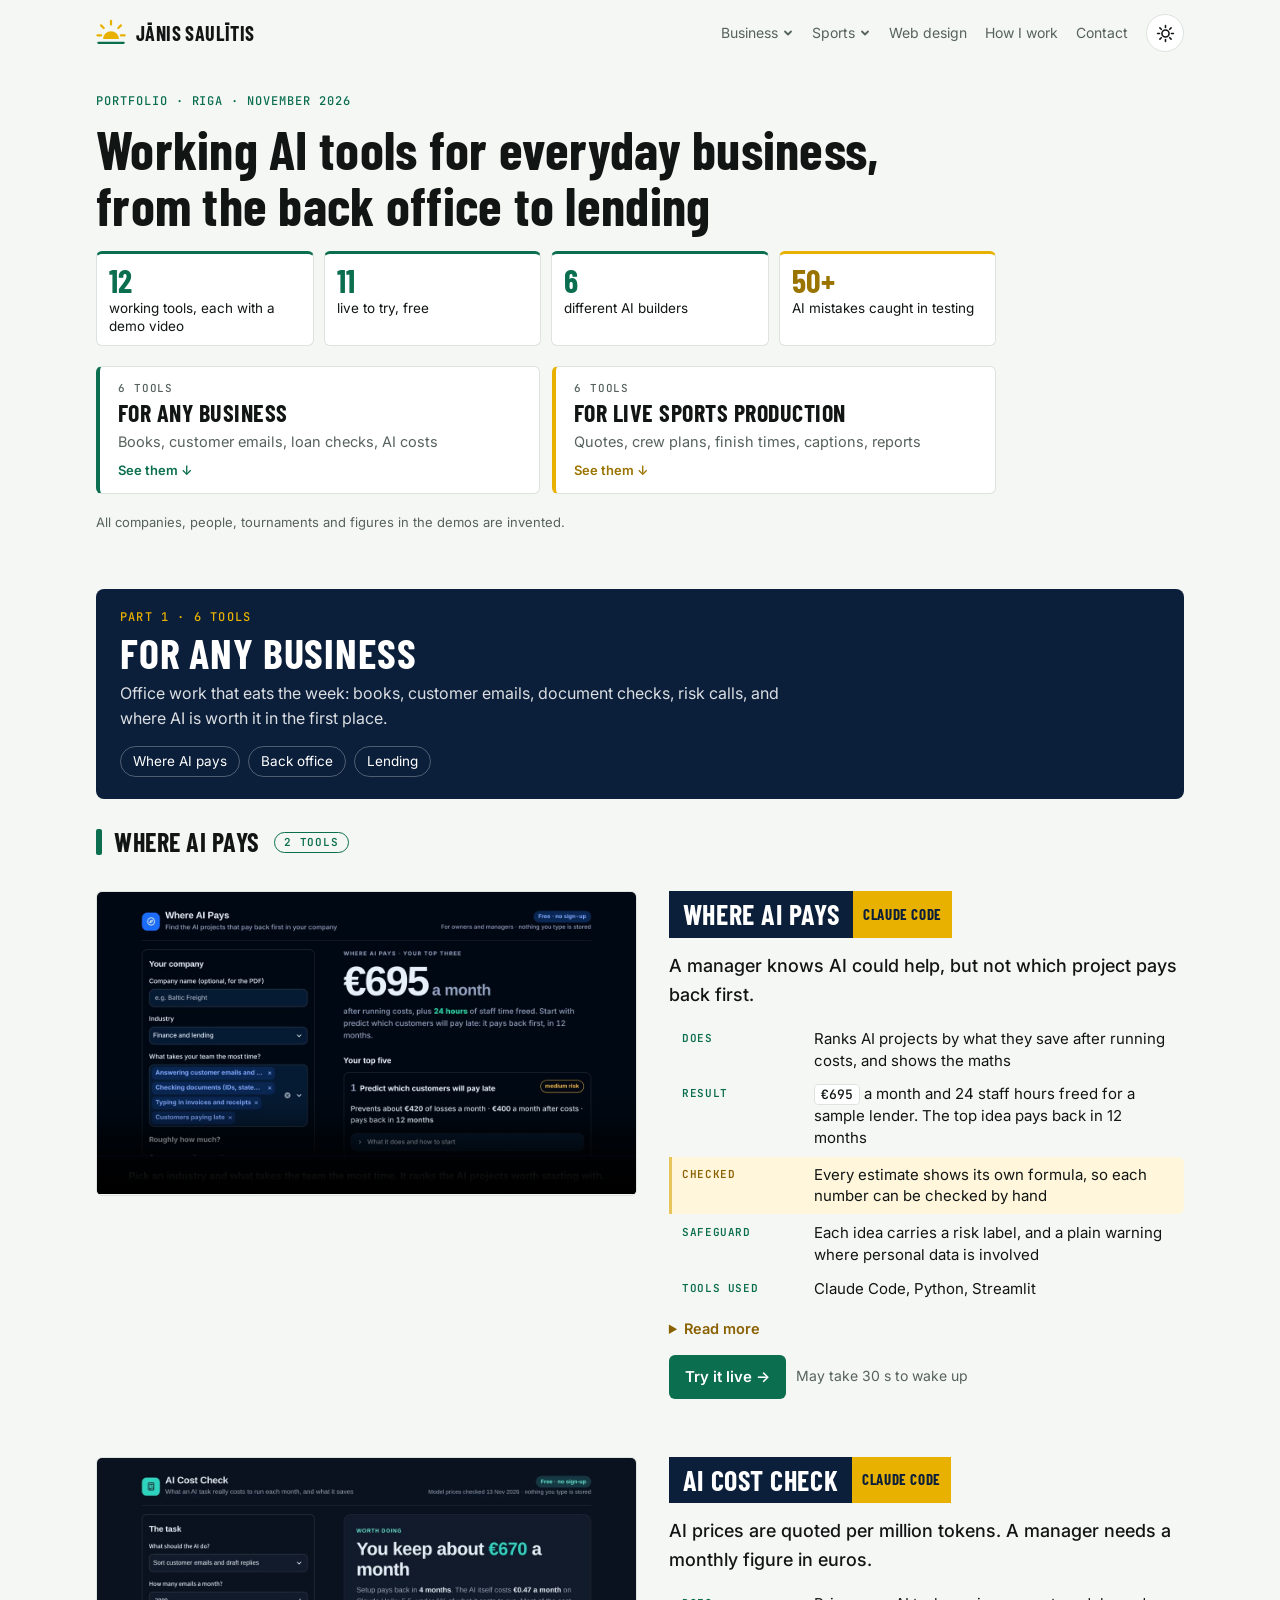
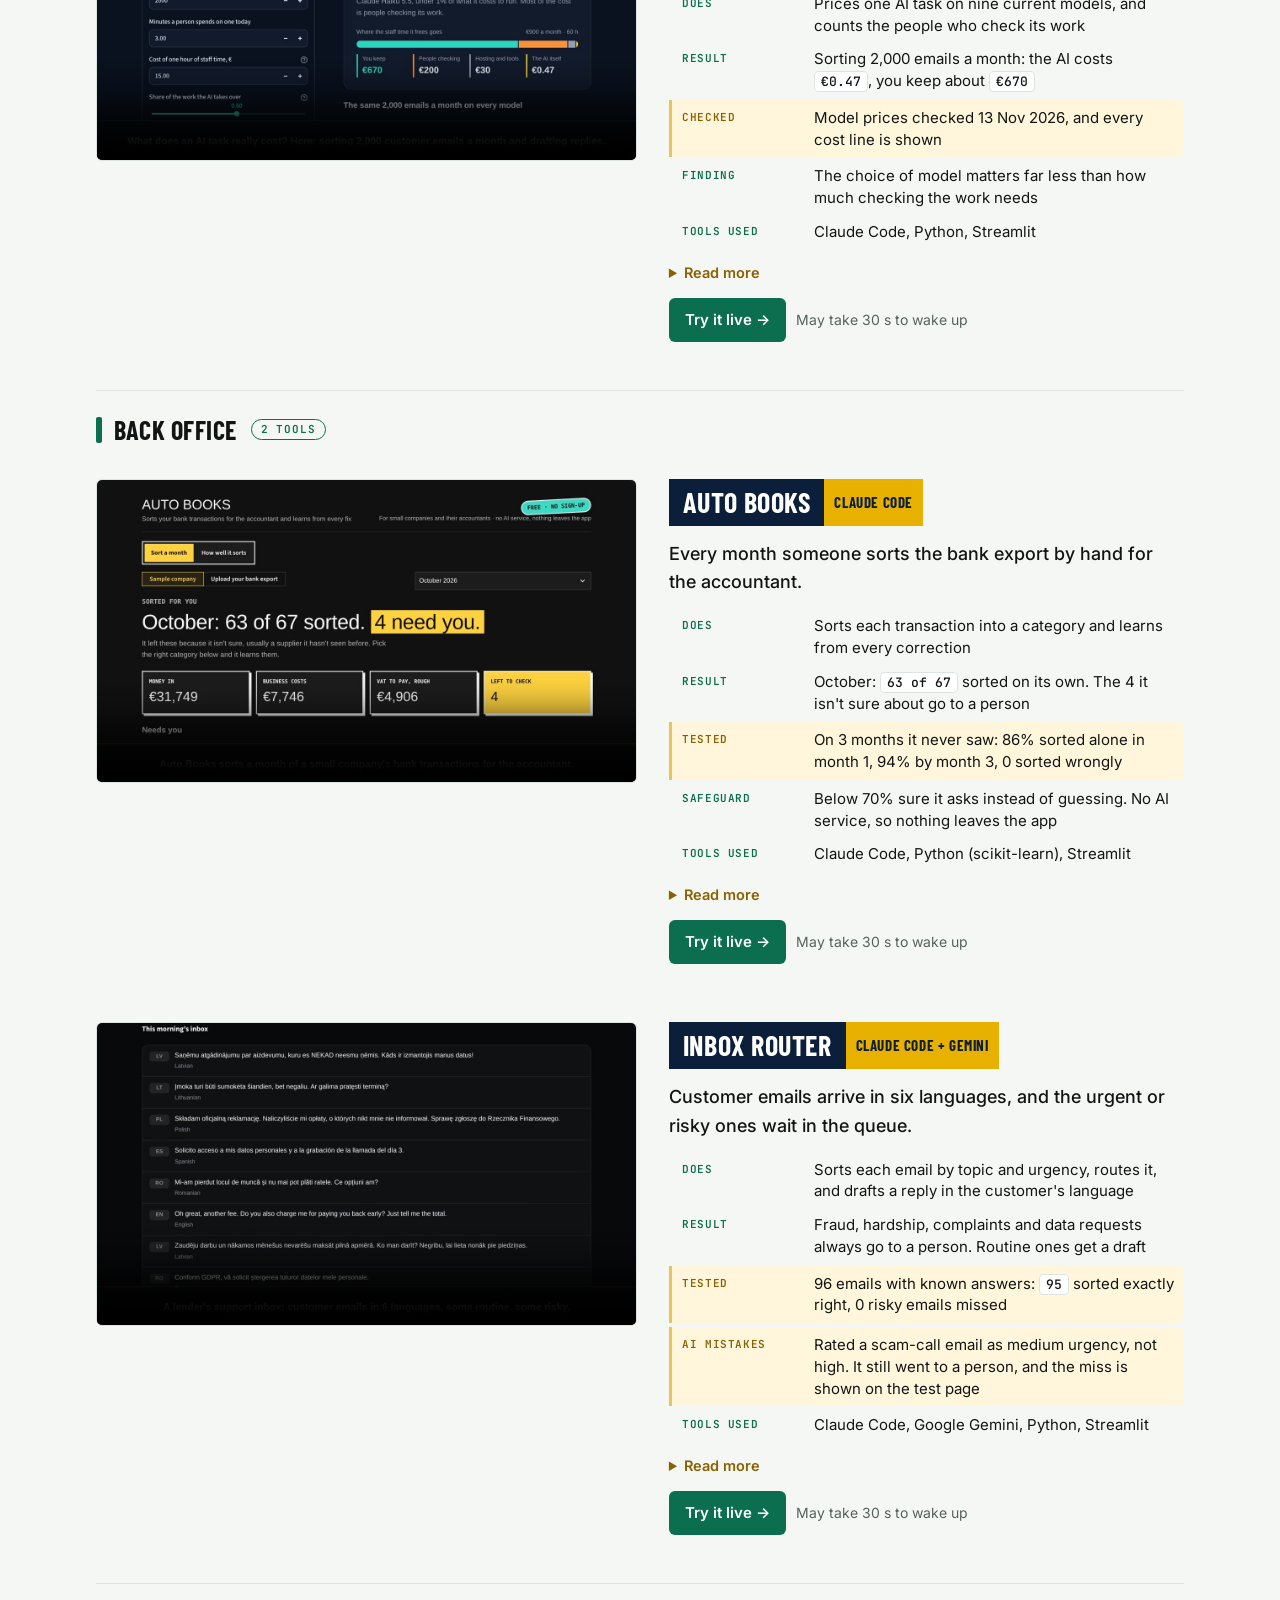
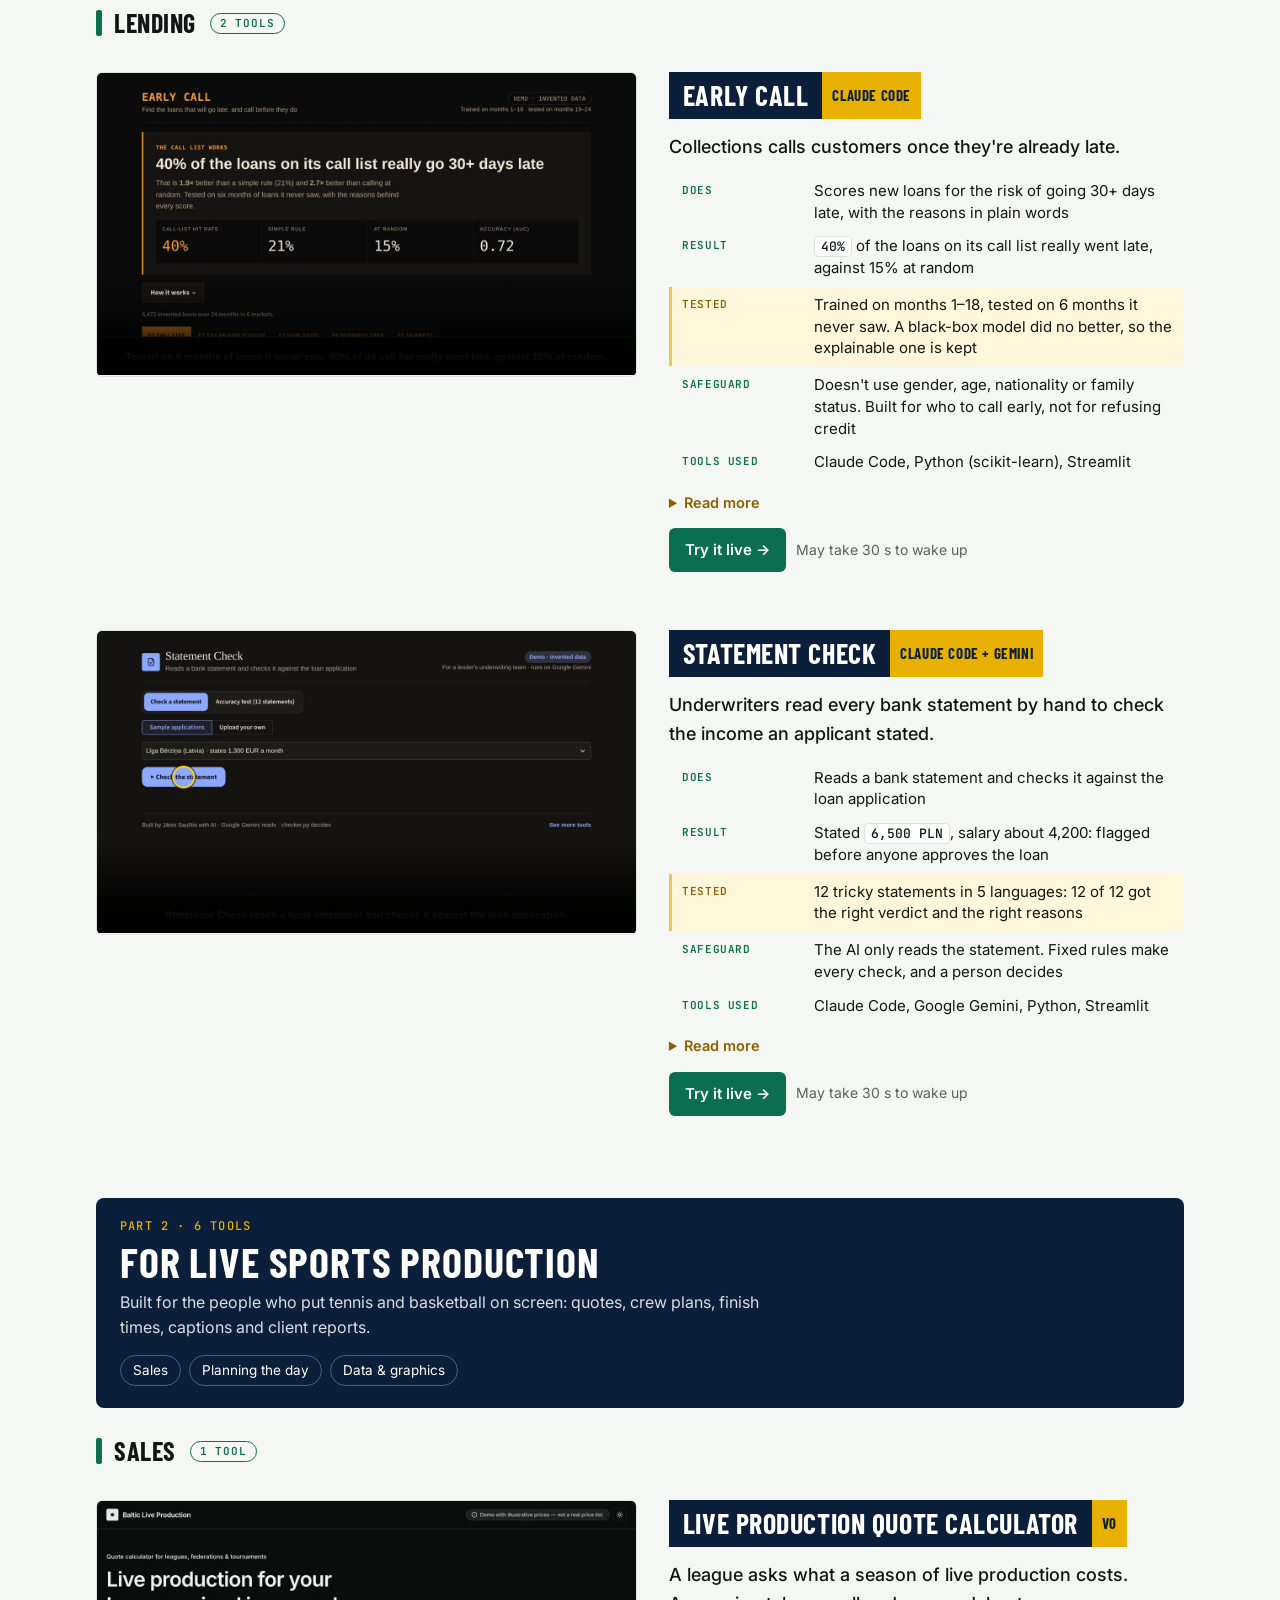
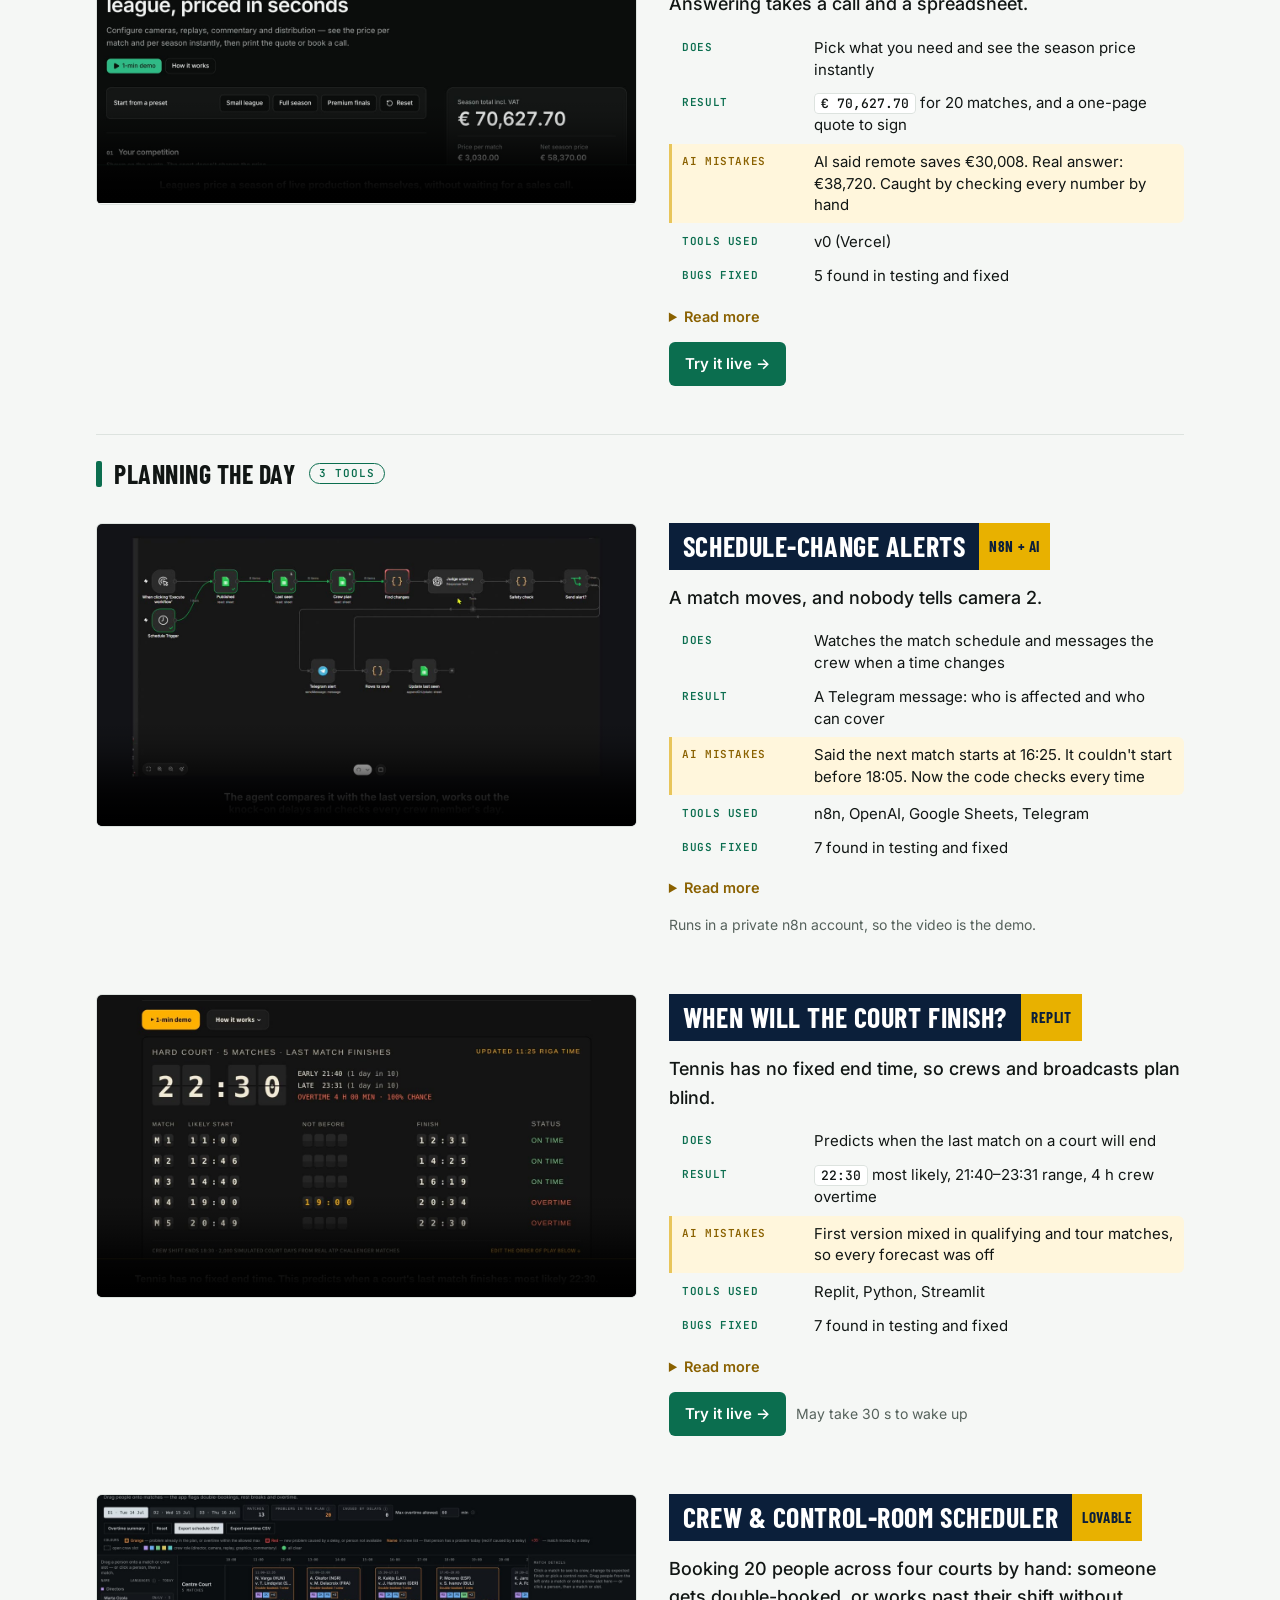
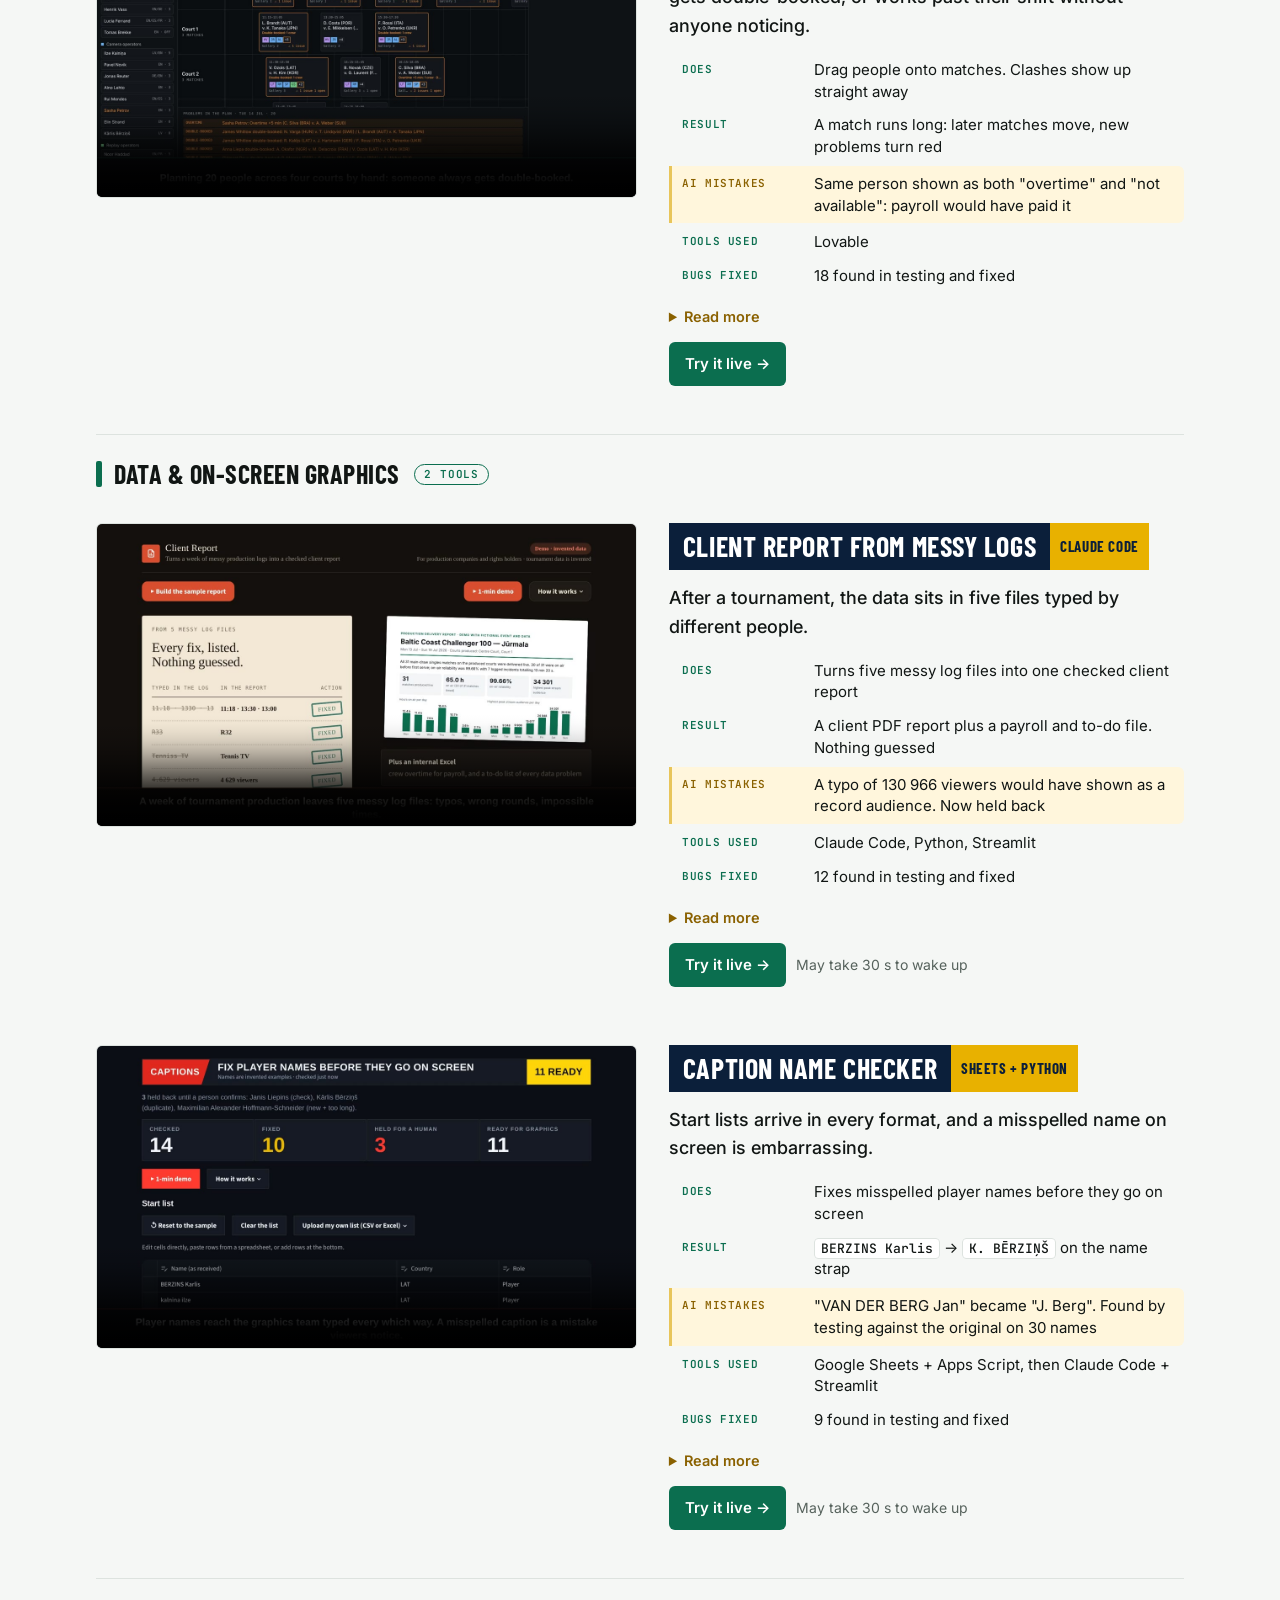
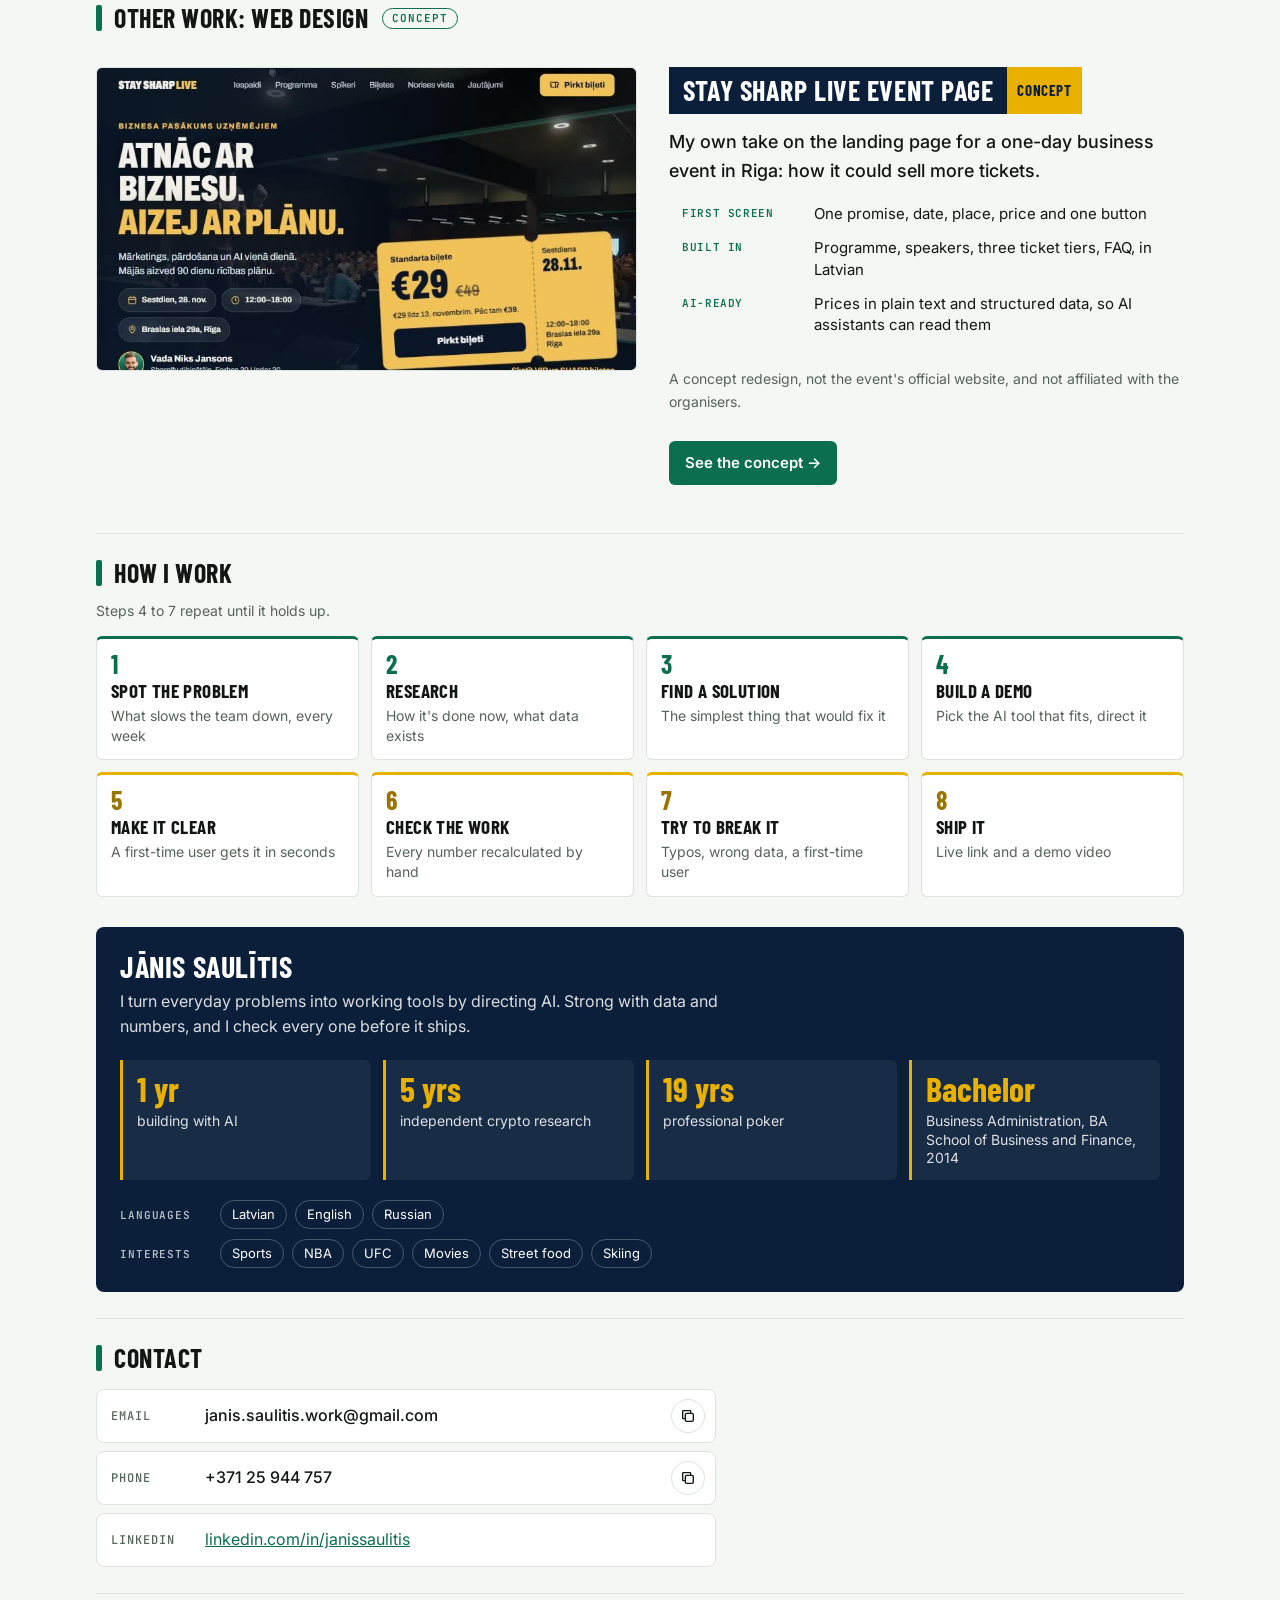
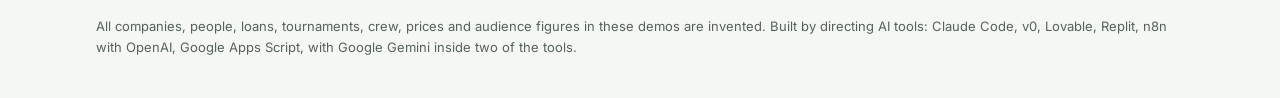
==== commit 7ce2cc14: "Contact: work email Co-Authored-By: Claude Opus 5.5 <noreply@anthropic.com> Claude-Session: https://" ====
--- a/business/index.html
+++ b/business/index.html
@@ -230,7 +230,7 @@
 .part-head .subnav a { color: var(--strap-fg); text-decoration: none; border: 1px solid rgba(255,255,255,.28); border-radius: 999px; padding: 4px 12px; font-size: 13.5px }
 .part-head .subnav a:hover { border-color: var(--tag); color: var(--tag) }
 .part .group:first-of-type { border-top: 0 }
-@media (max-width: 820px) { .doors { grid-template-columns: minmax(0,1fr) } .part-head { padding: 18px } }
+@media (max-width: 820px) { .doors { grid-template-columns: minmax(0,1fr) } .part-head { padding: 18px } .part-head .subnav { flex-wrap: nowrap; gap: 6px; overflow-x: auto; scrollbar-width: none; margin-inline: -2px; padding-inline: 2px } .part-head .subnav::-webkit-scrollbar { display: none } .part-head .subnav a { white-space: nowrap; flex: none; font-size: 12.5px; padding: 4px 10px } }
 </style>
 </head>
 <body>
@@ -553,7 +553,7 @@
   <section class="group" id="contact">
     <h2>Contact</h2>
     <ul class="contact">
-      <li><span>Email</span><span class="val"><span class="sel">janis.saulitis88@gmail.com</span><button type="button" class="copy icon-btn" data-copy="janis.saulitis88@gmail.com" aria-label="Copy"><svg viewBox="0 0 24 24" aria-hidden="true"><rect x="8" y="8" width="12" height="12" rx="2"/><path d="M16 8V5a1 1 0 0 0-1-1H5a1 1 0 0 0-1 1v10a1 1 0 0 0 1 1h3"/></svg></button></span></li>
+      <li><span>Email</span><span class="val"><span class="sel">janis.saulitis.work@gmail.com</span><button type="button" class="copy icon-btn" data-copy="janis.saulitis.work@gmail.com" aria-label="Copy"><svg viewBox="0 0 24 24" aria-hidden="true"><rect x="8" y="8" width="12" height="12" rx="2"/><path d="M16 8V5a1 1 0 0 0-1-1H5a1 1 0 0 0-1 1v10a1 1 0 0 0 1 1h3"/></svg></button></span></li>
       <li><span>Phone</span><span class="val"><span class="sel">+371 25 944 757</span><button type="button" class="copy icon-btn" data-copy="+37125944757" aria-label="Copy"><svg viewBox="0 0 24 24" aria-hidden="true"><rect x="8" y="8" width="12" height="12" rx="2"/><path d="M16 8V5a1 1 0 0 0-1-1H5a1 1 0 0 0-1 1v10a1 1 0 0 0 1 1h3"/></svg></button></span></li>
       <li><span>LinkedIn</span><span class="val"><a href="https://www.linkedin.com/in/janissaulitis/" target="_blank" rel="noopener">linkedin.com/in/janissaulitis</a></span></li>
     </ul>
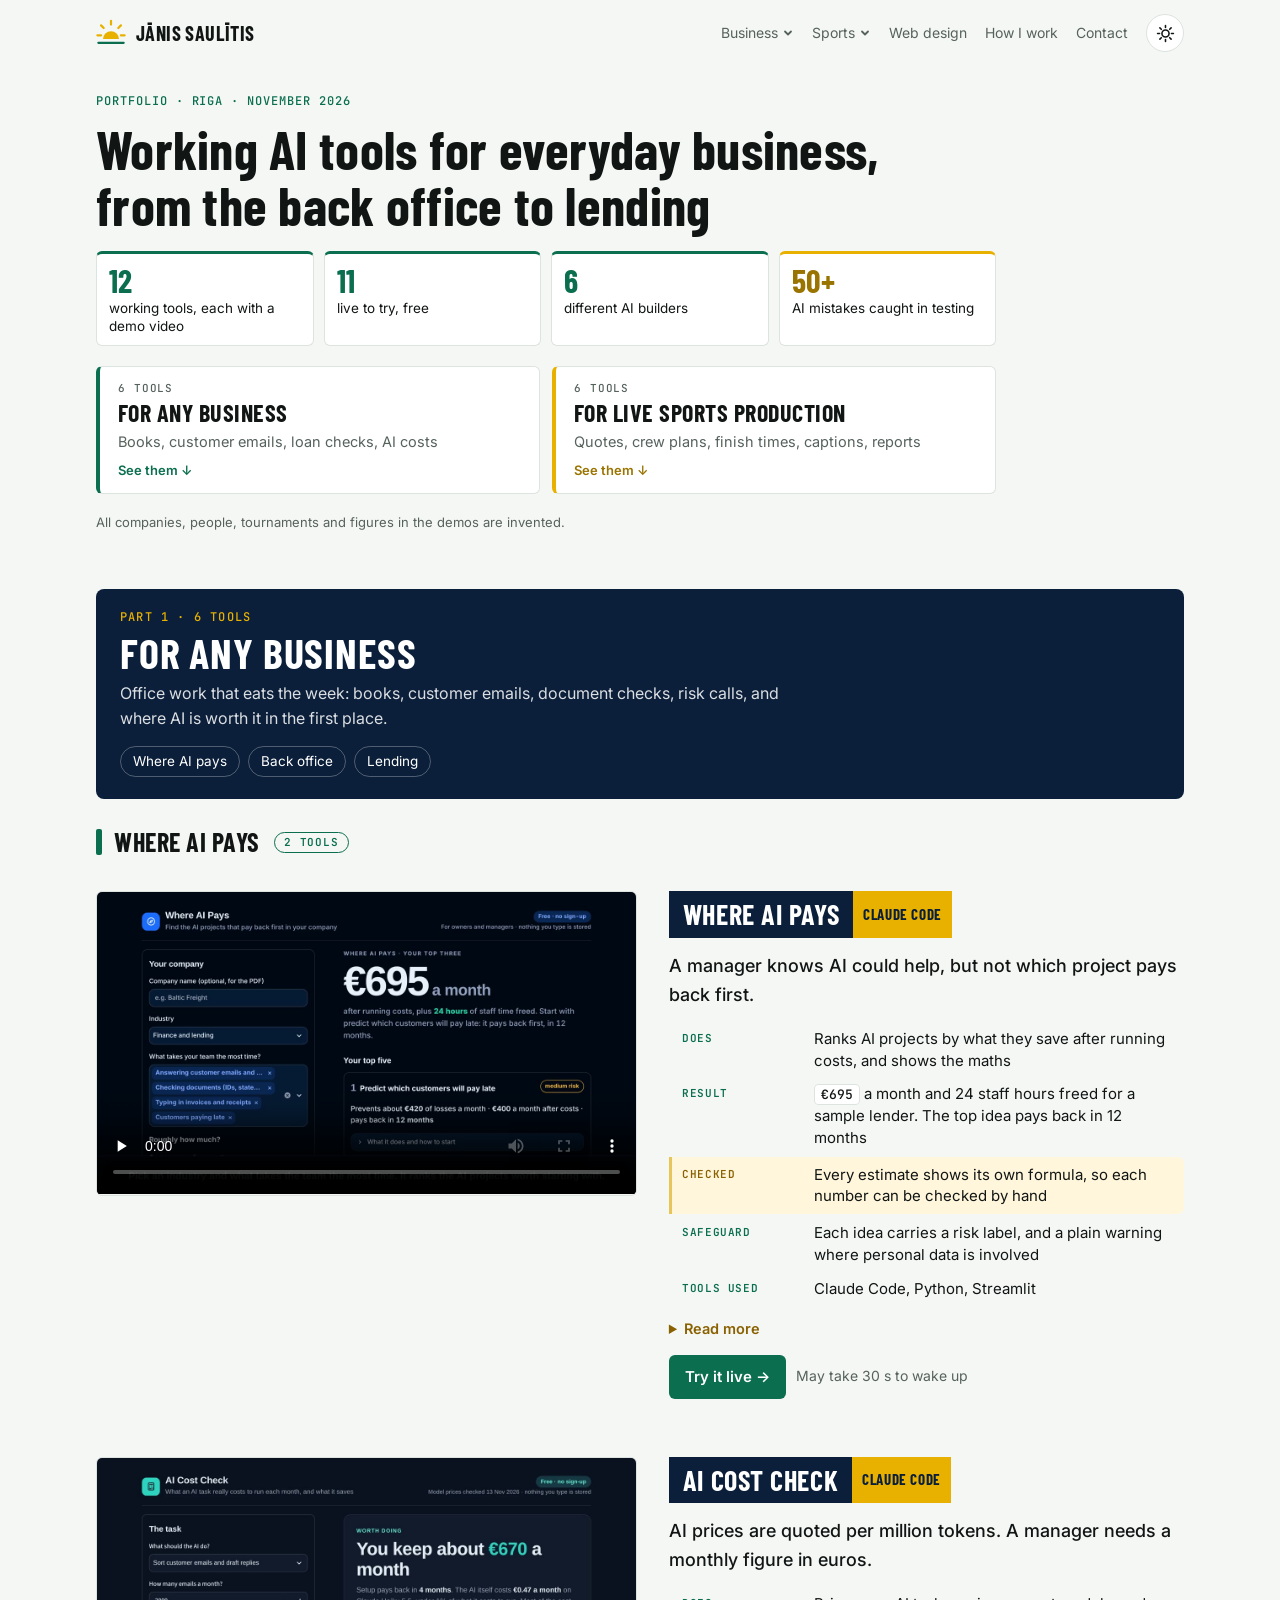
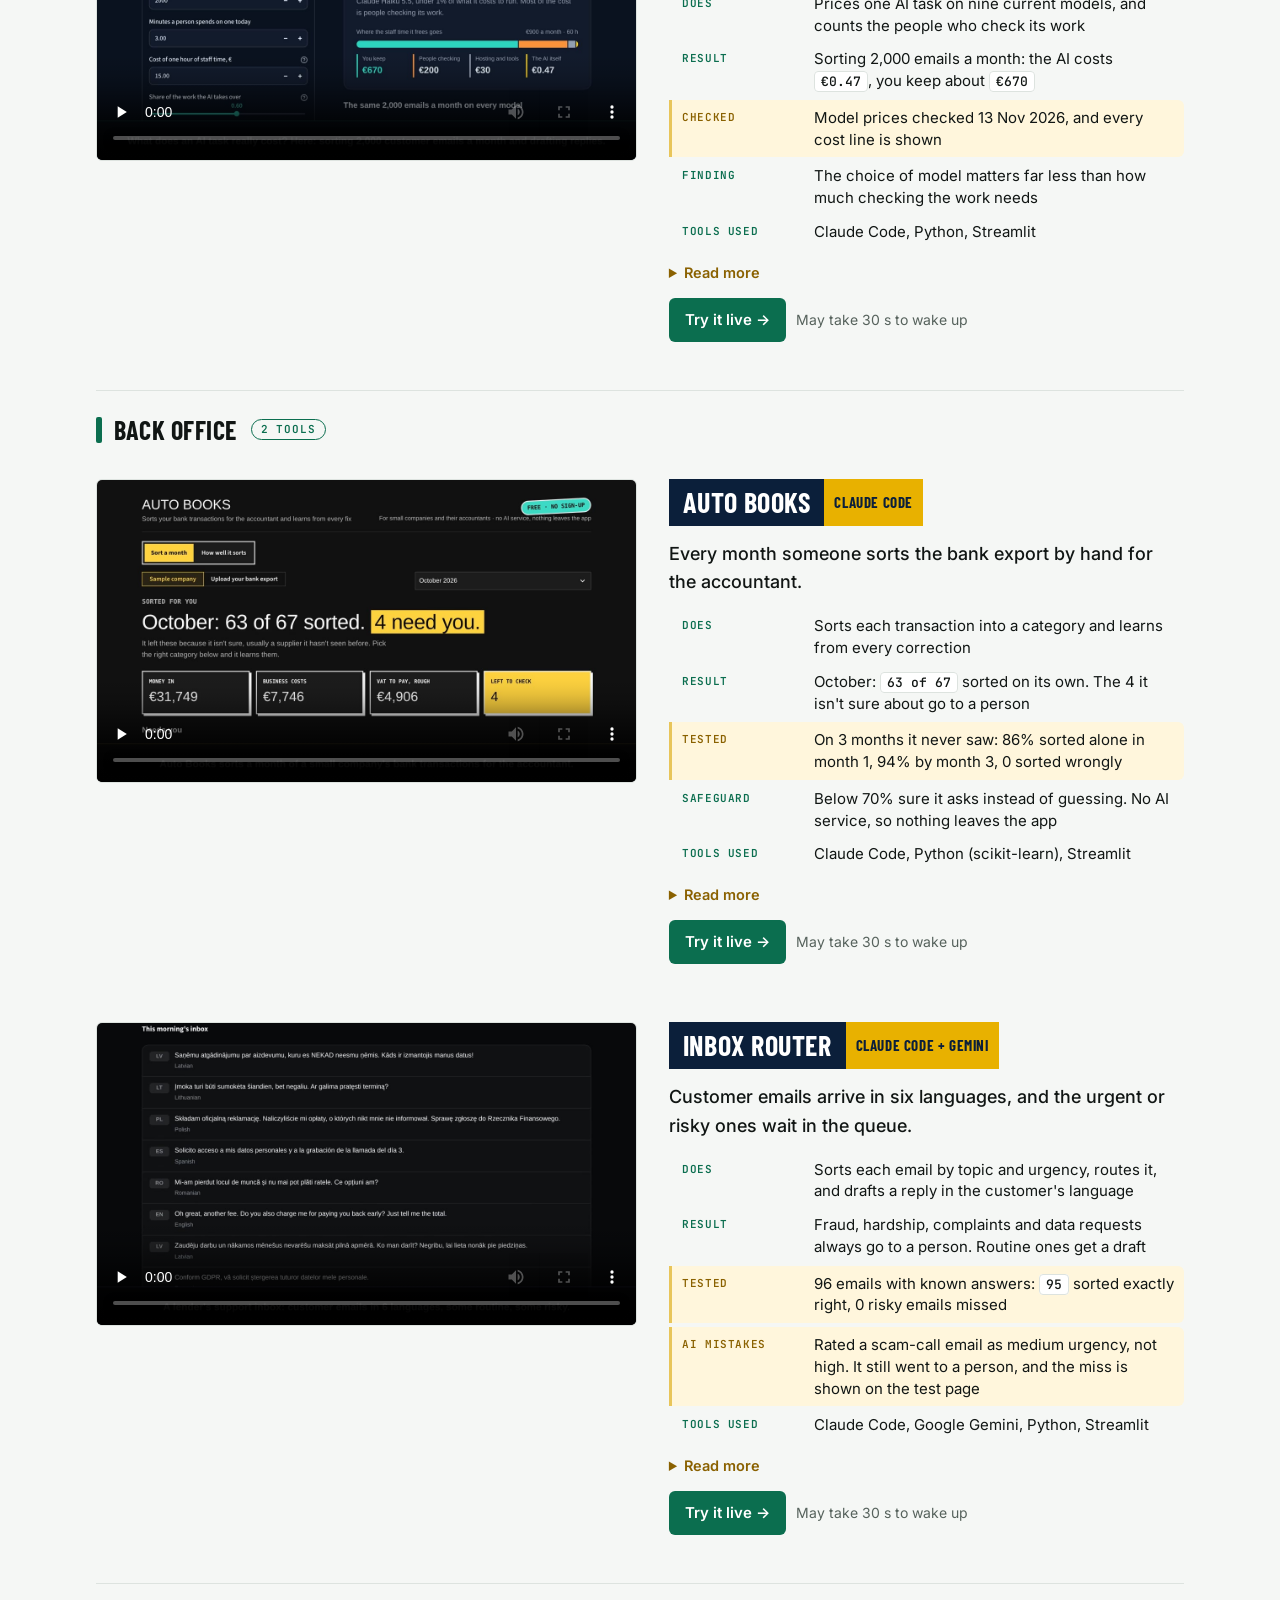
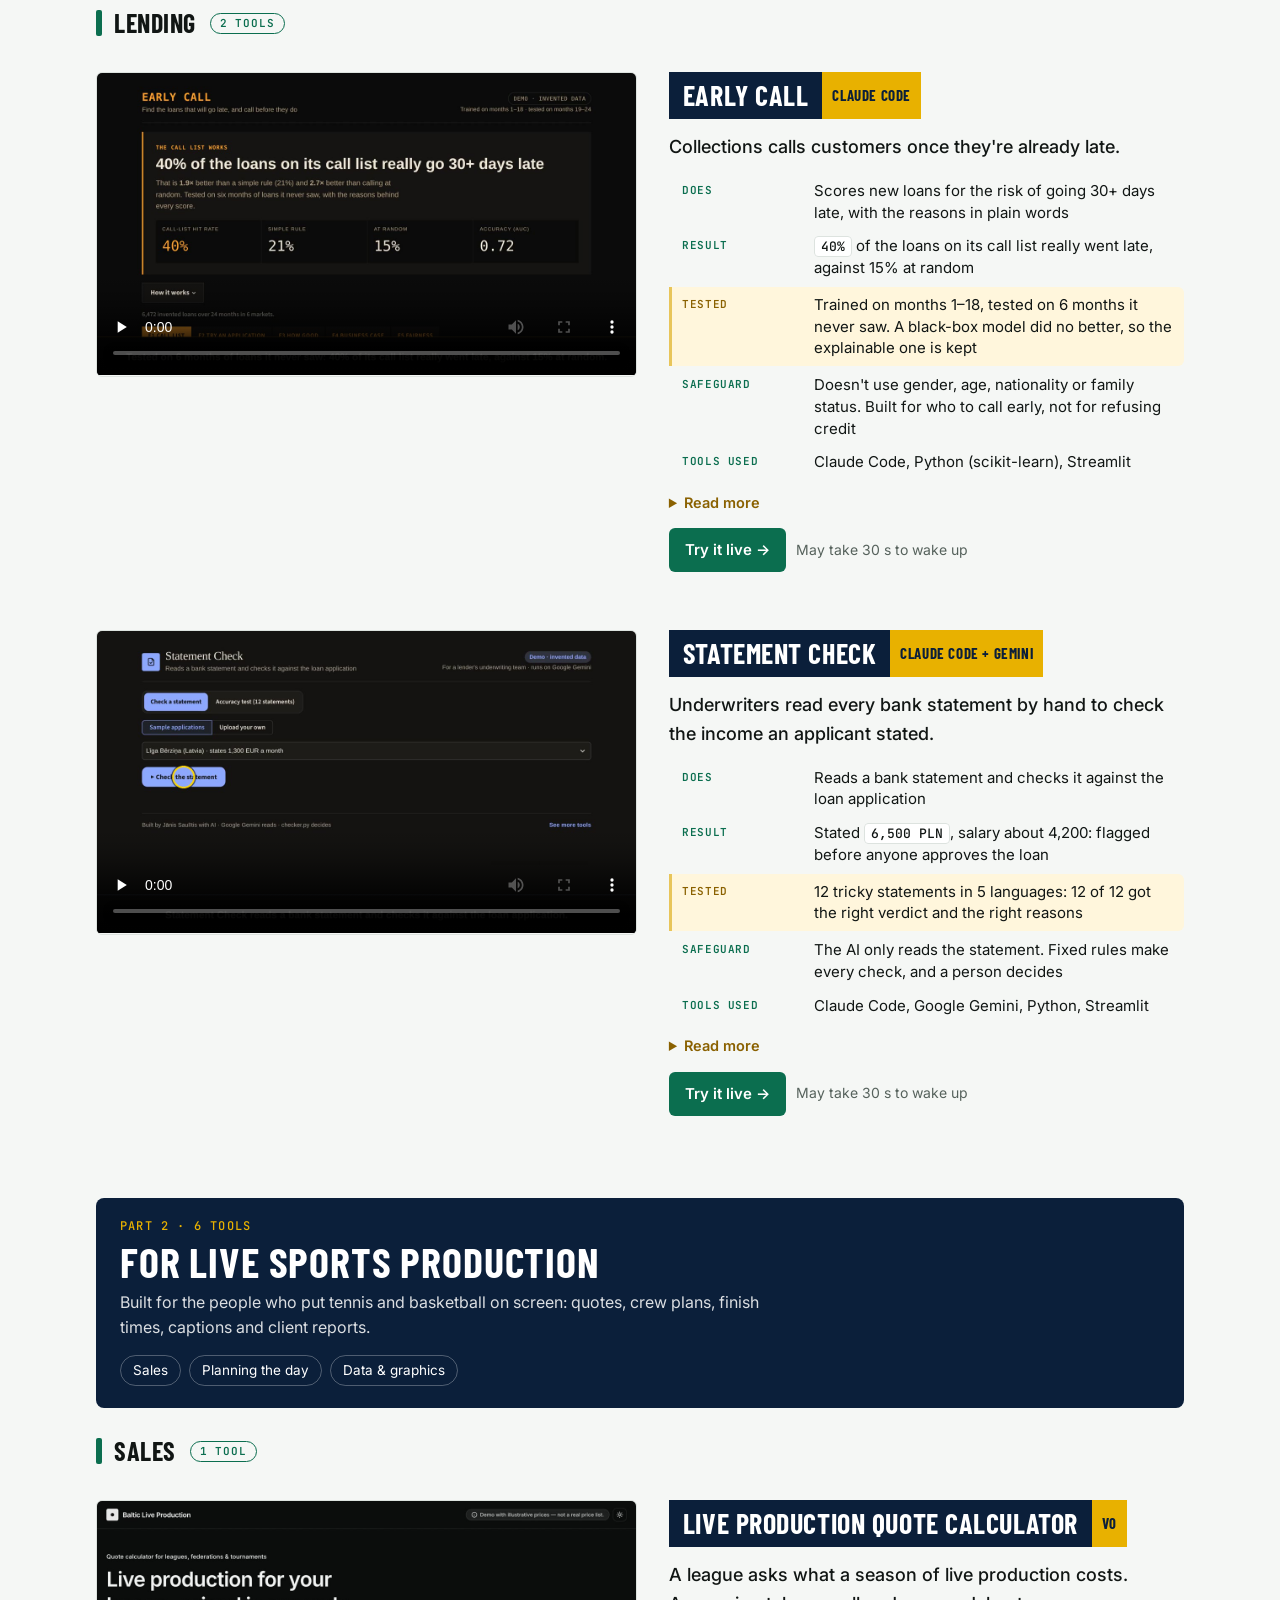
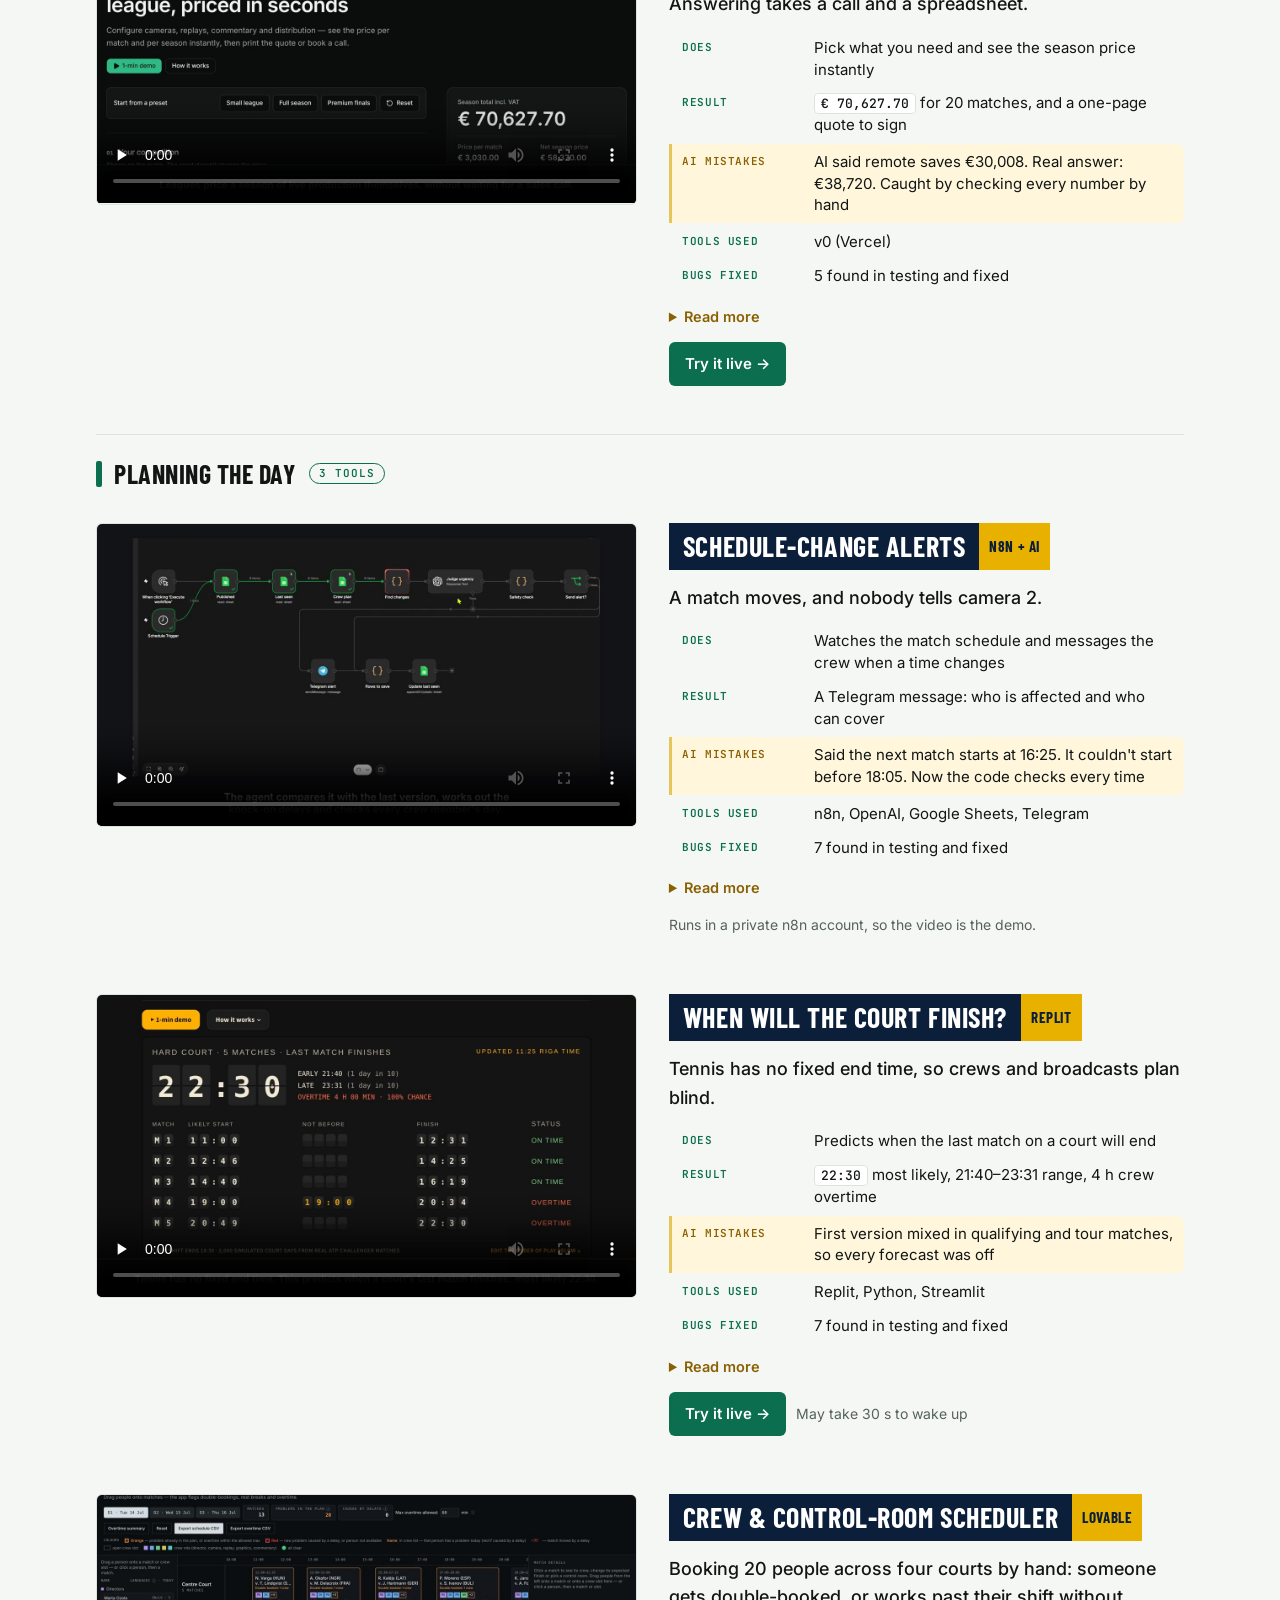
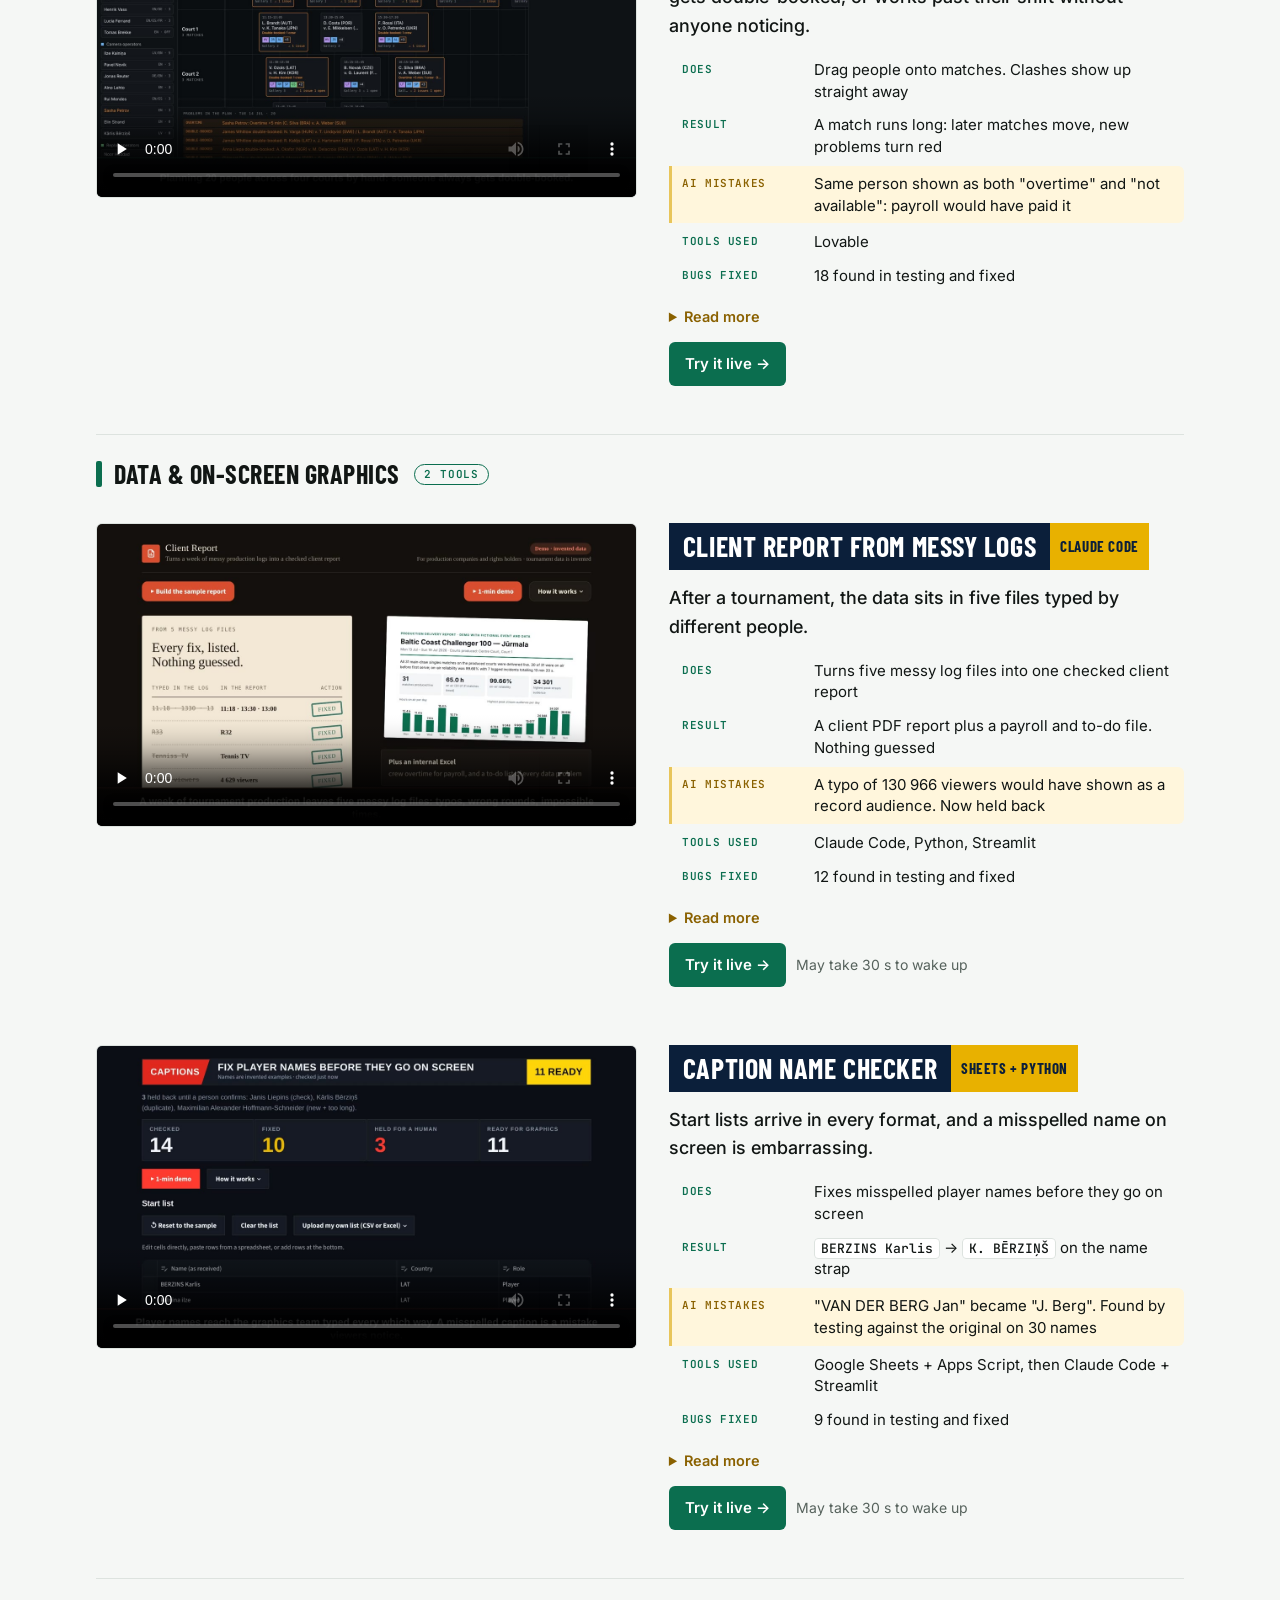
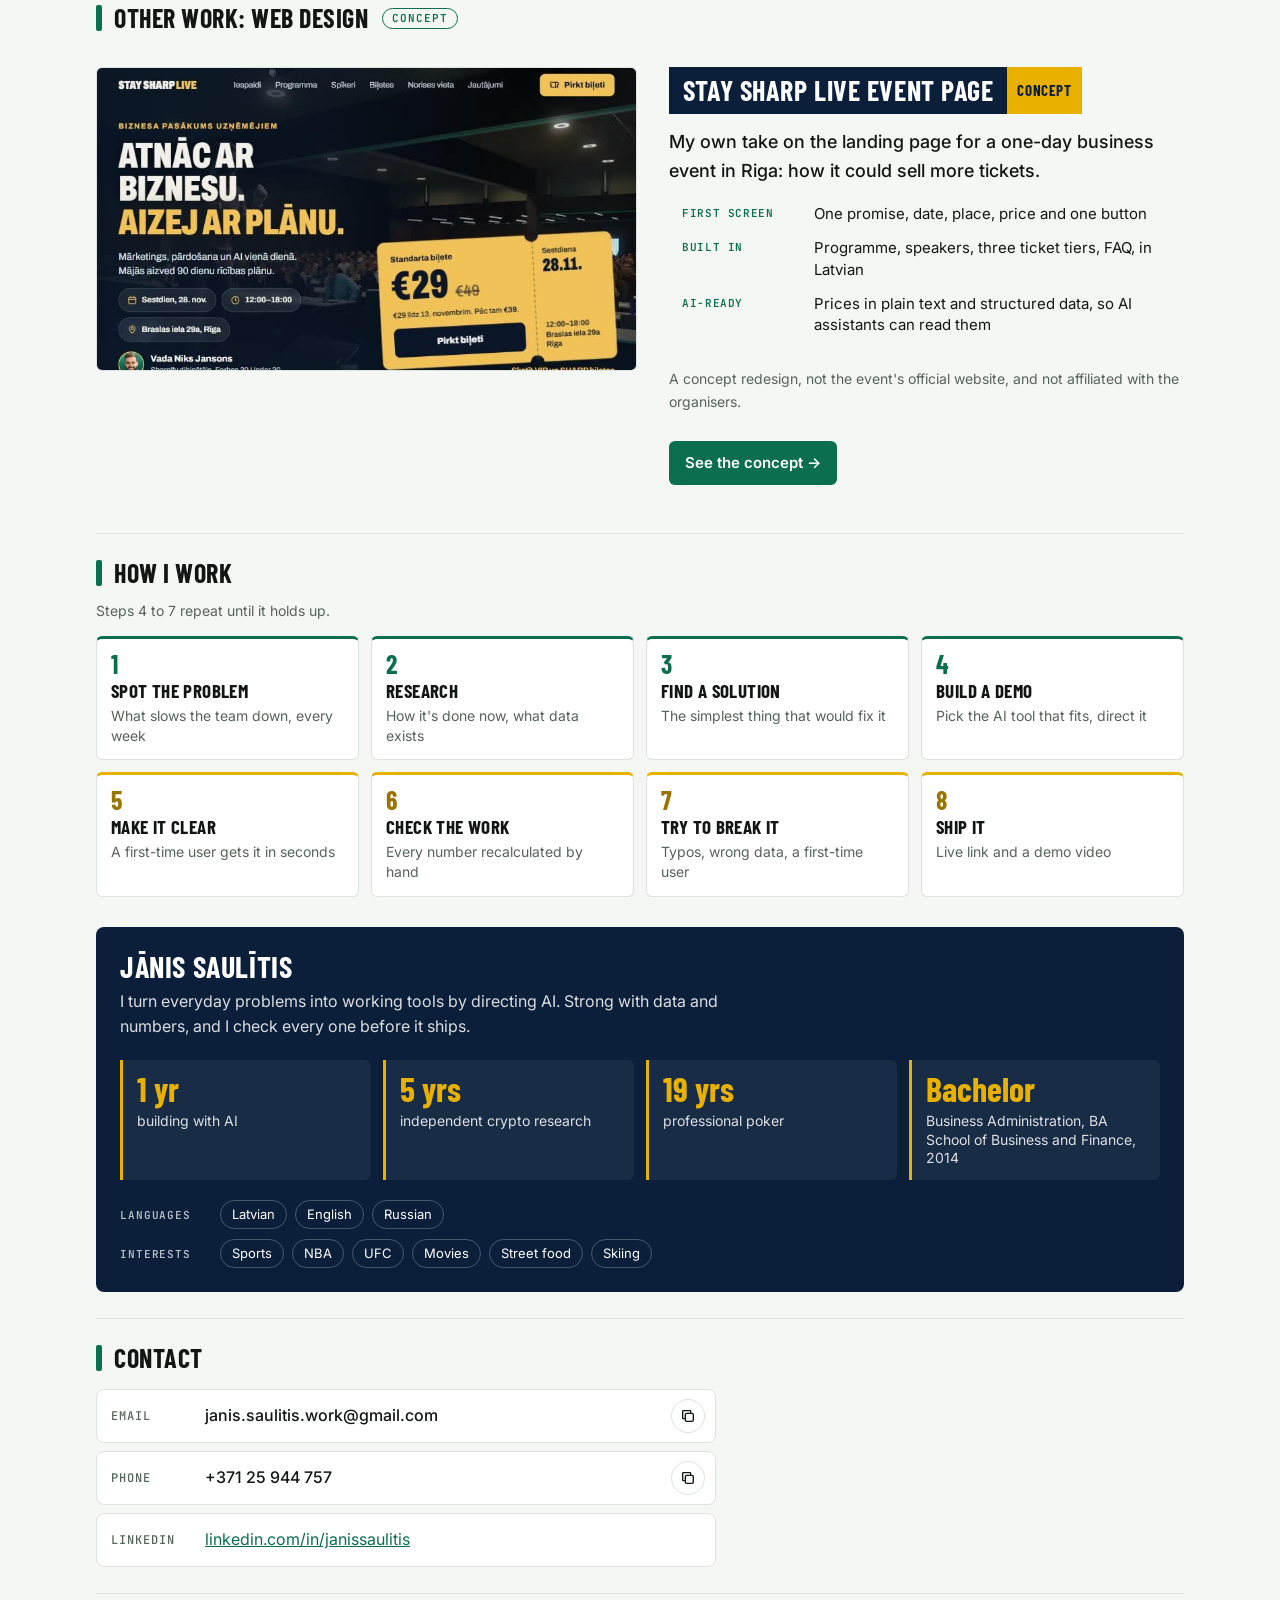
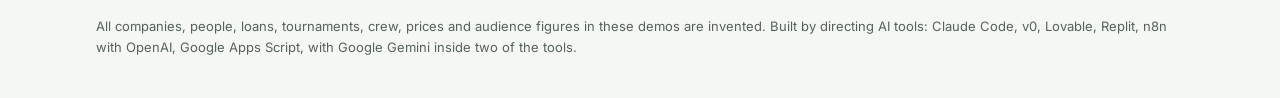
==== commit a20e8b60: "New link preview image: 12 tools, sports and business Co-Authored-By: Claude Opus 5.5 <noreply@anthr" ====
--- a/business/index.html
+++ b/business/index.html
@@ -12,11 +12,11 @@
 <meta property="og:url" content="https://janis-saulitis-portfolio.netlify.app/business/">
 <meta property="og:title" content="Jānis Saulītis · Working tools built by directing AI">
 <meta property="og:description" content="Twelve working tools built by directing AI: six for any business (bookkeeping, customer emails, loan checks, risk calls, AI costs) and six for live sports production. Each with a demo video and real test results.">
-<meta property="og:image" content="https://janis-saulitis-portfolio.netlify.app/og.png">
+<meta property="og:image" content="https://janis-saulitis-portfolio.netlify.app/og-2.png">
 <meta property="og:image:width" content="1200">
 <meta property="og:image:height" content="630">
 <meta name="twitter:card" content="summary_large_image">
-<meta name="twitter:image" content="https://janis-saulitis-portfolio.netlify.app/og.png">
+<meta name="twitter:image" content="https://janis-saulitis-portfolio.netlify.app/og-2.png">
 <meta name="darkreader-lock">
 <link rel="preconnect" href="https://fonts.googleapis.com">
 <link rel="preconnect" href="https://fonts.gstatic.com" crossorigin>
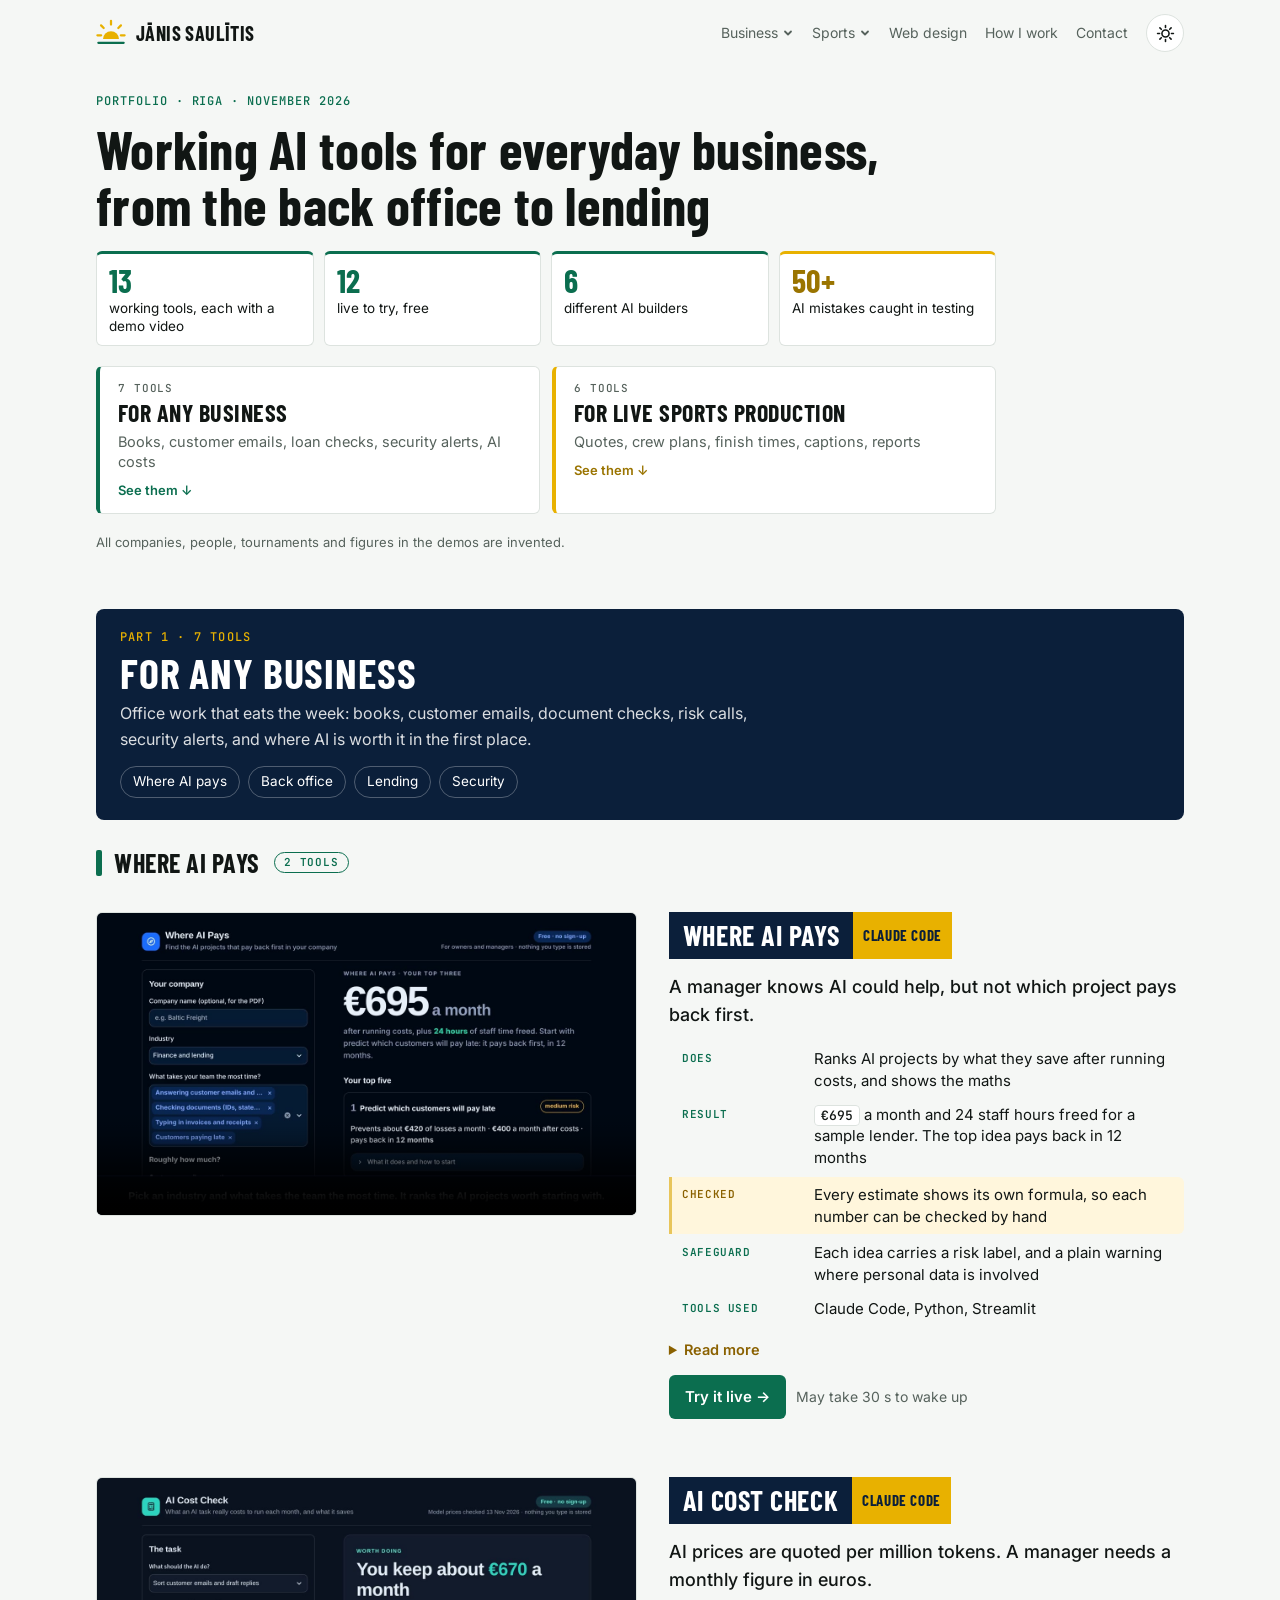
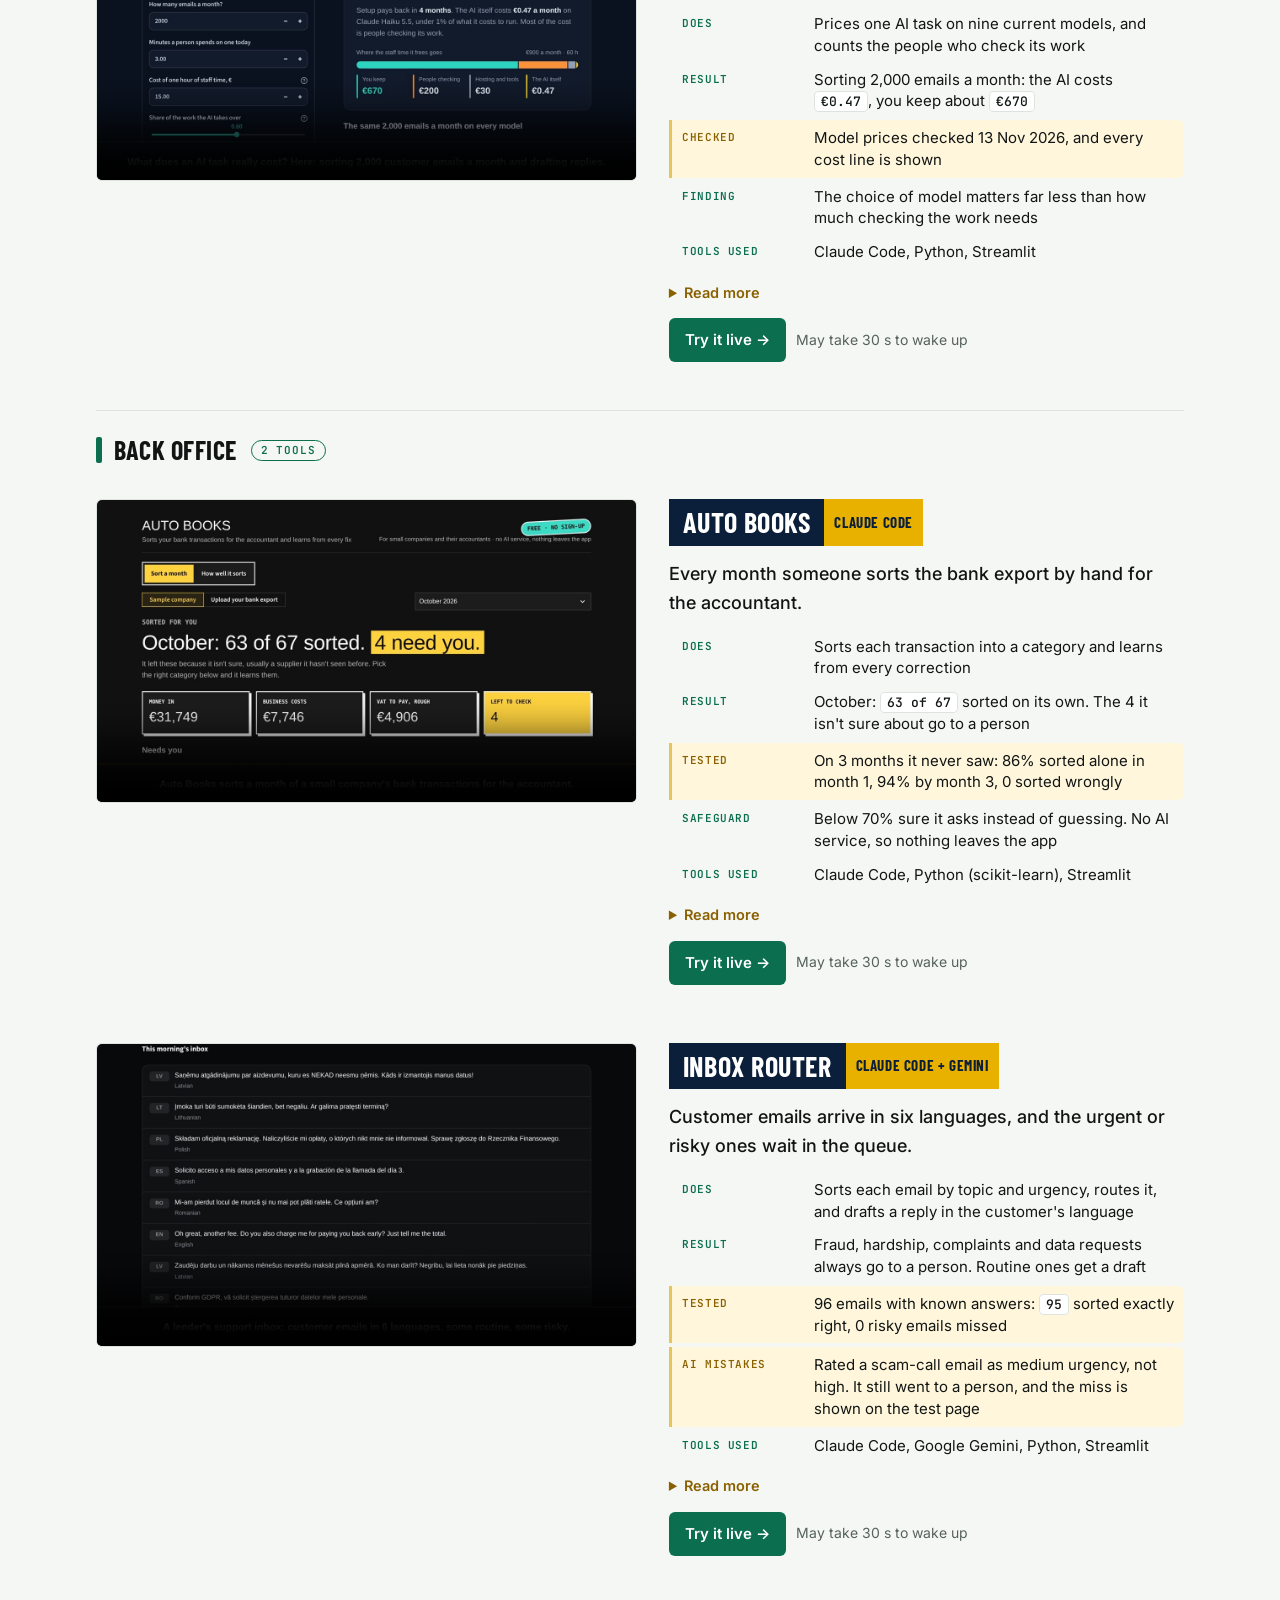
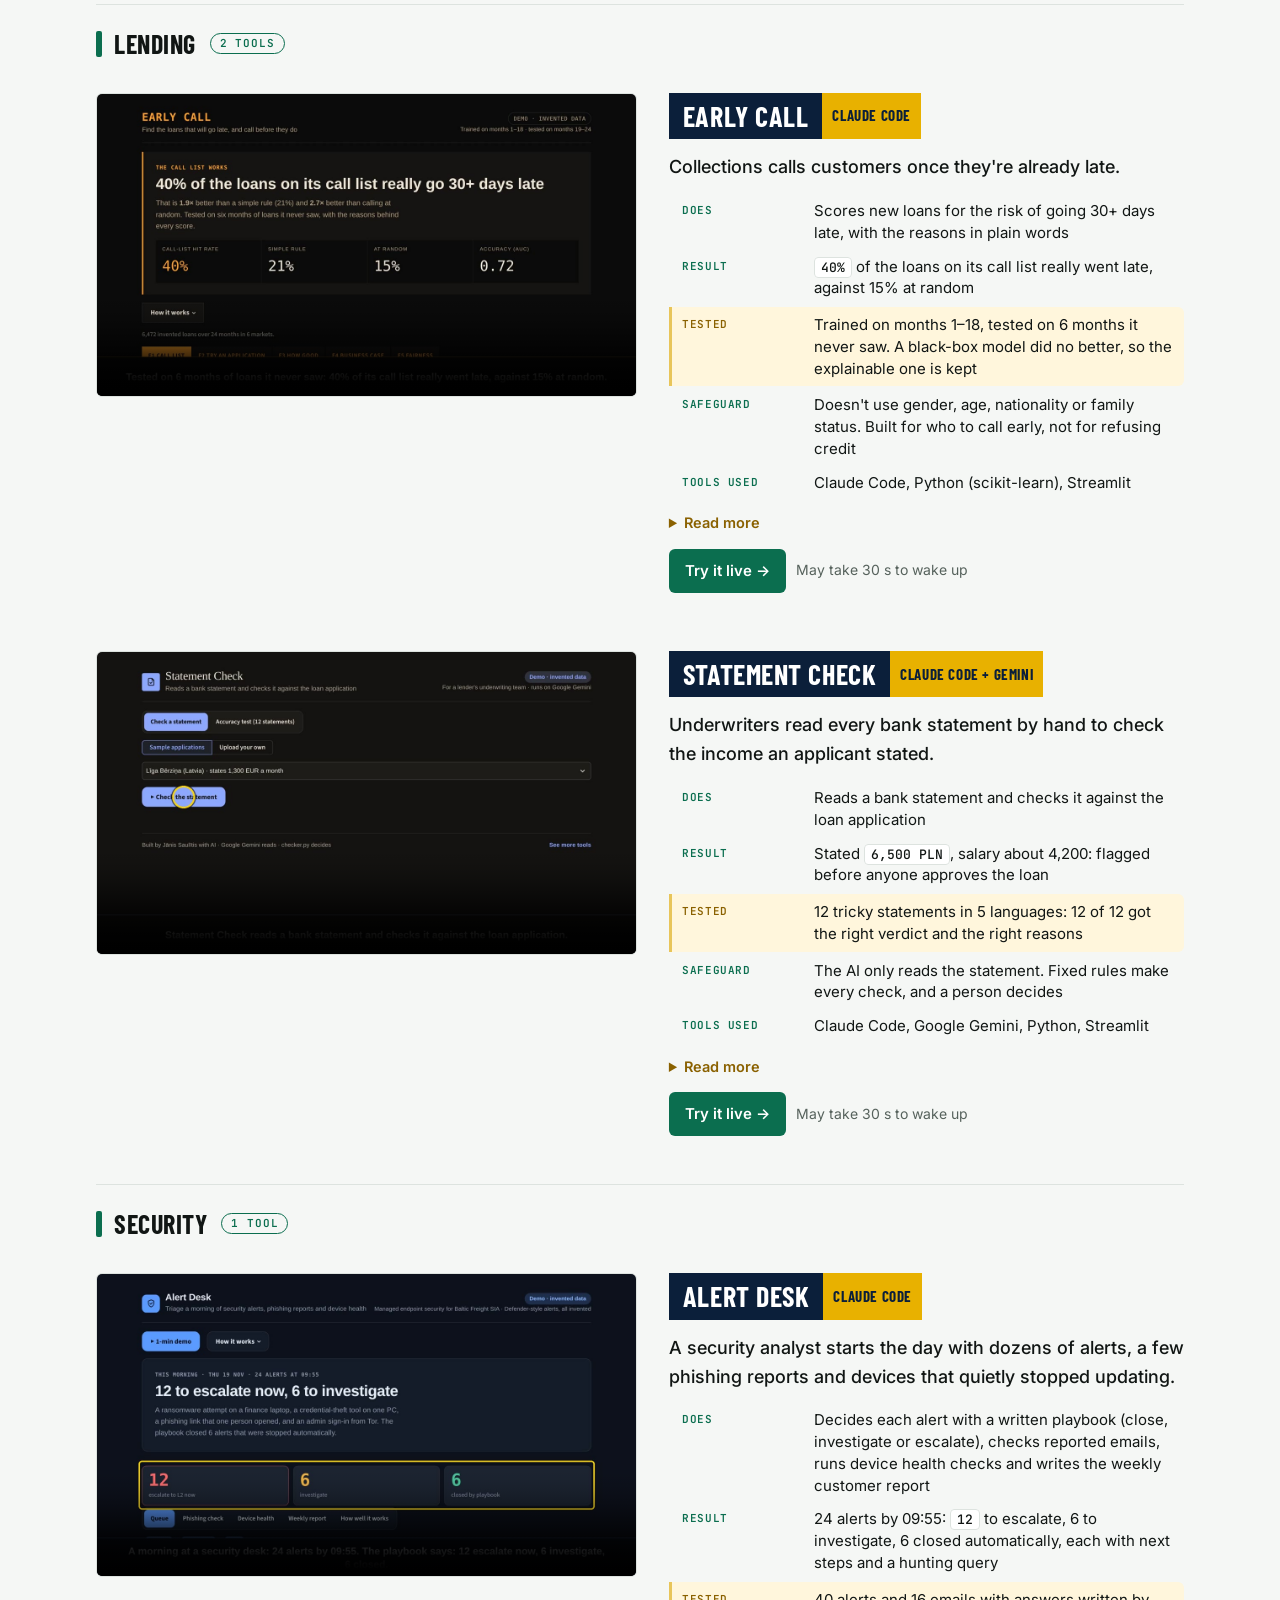
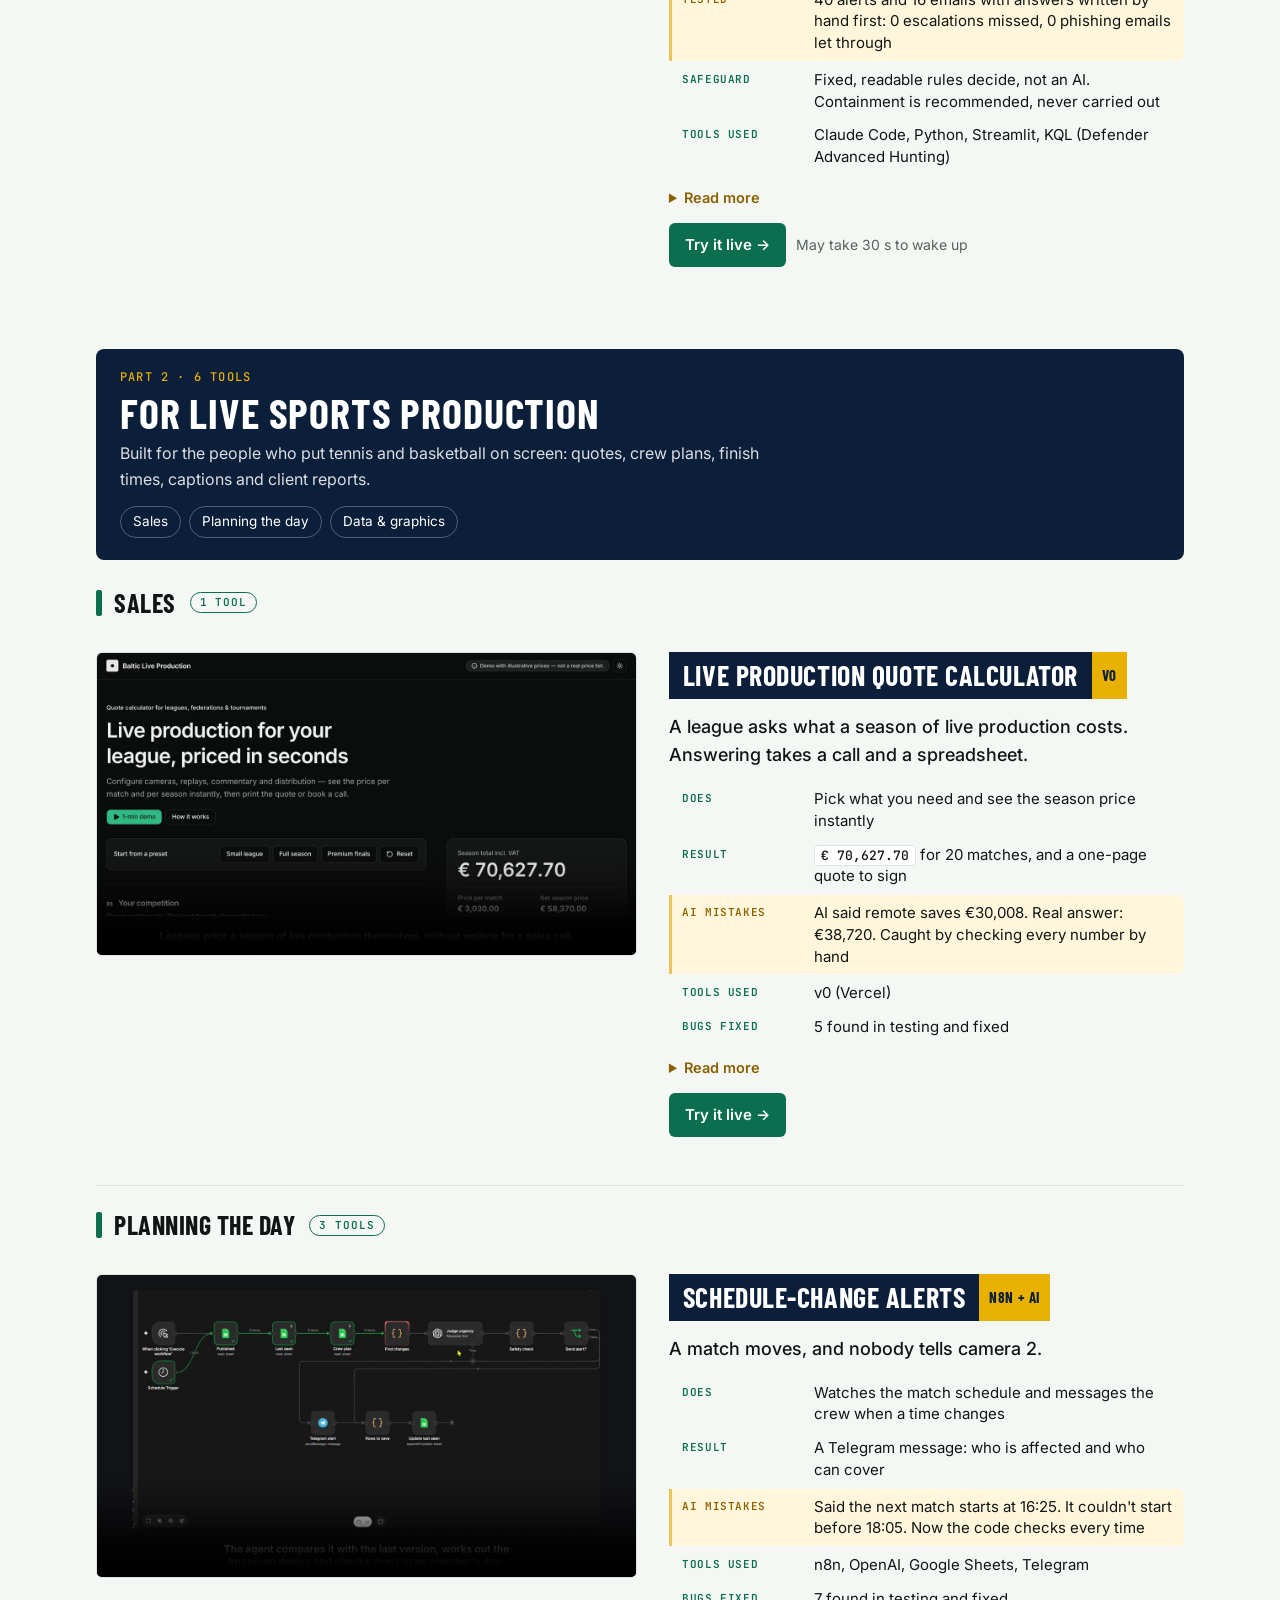
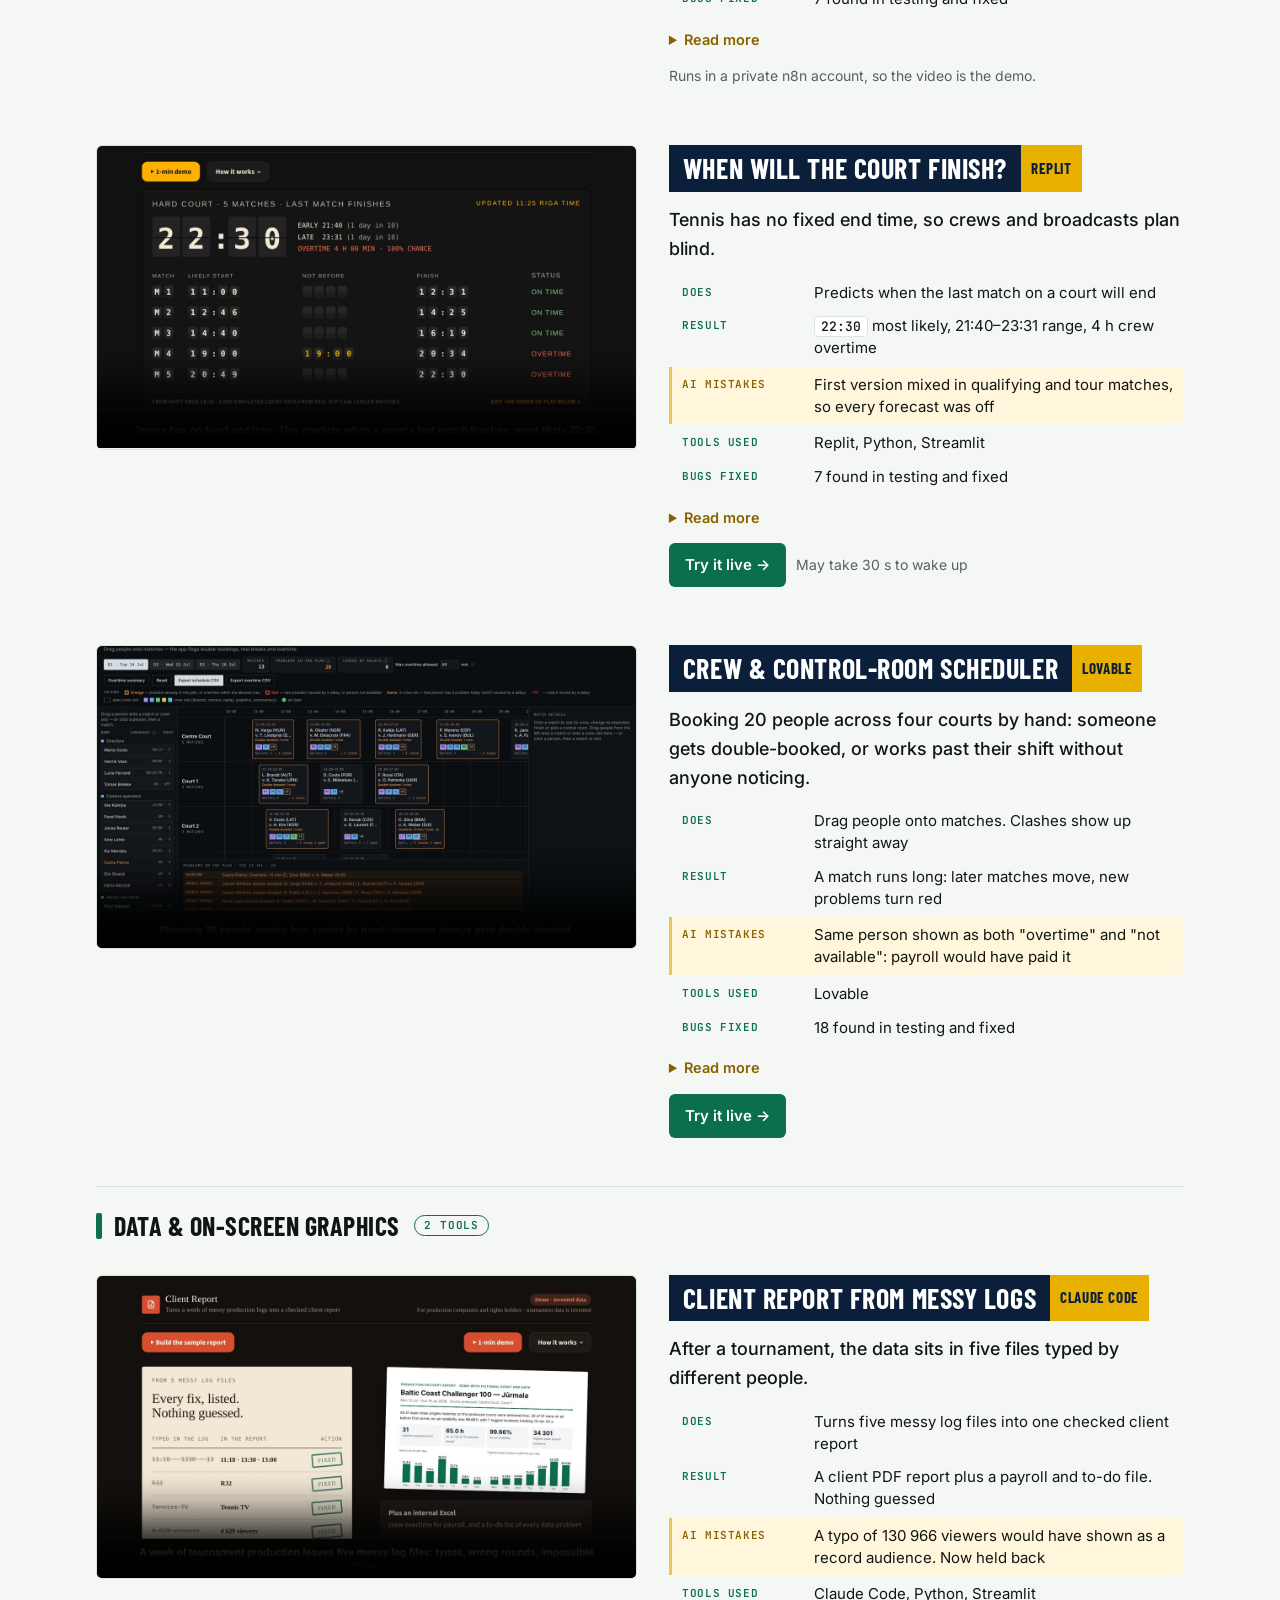
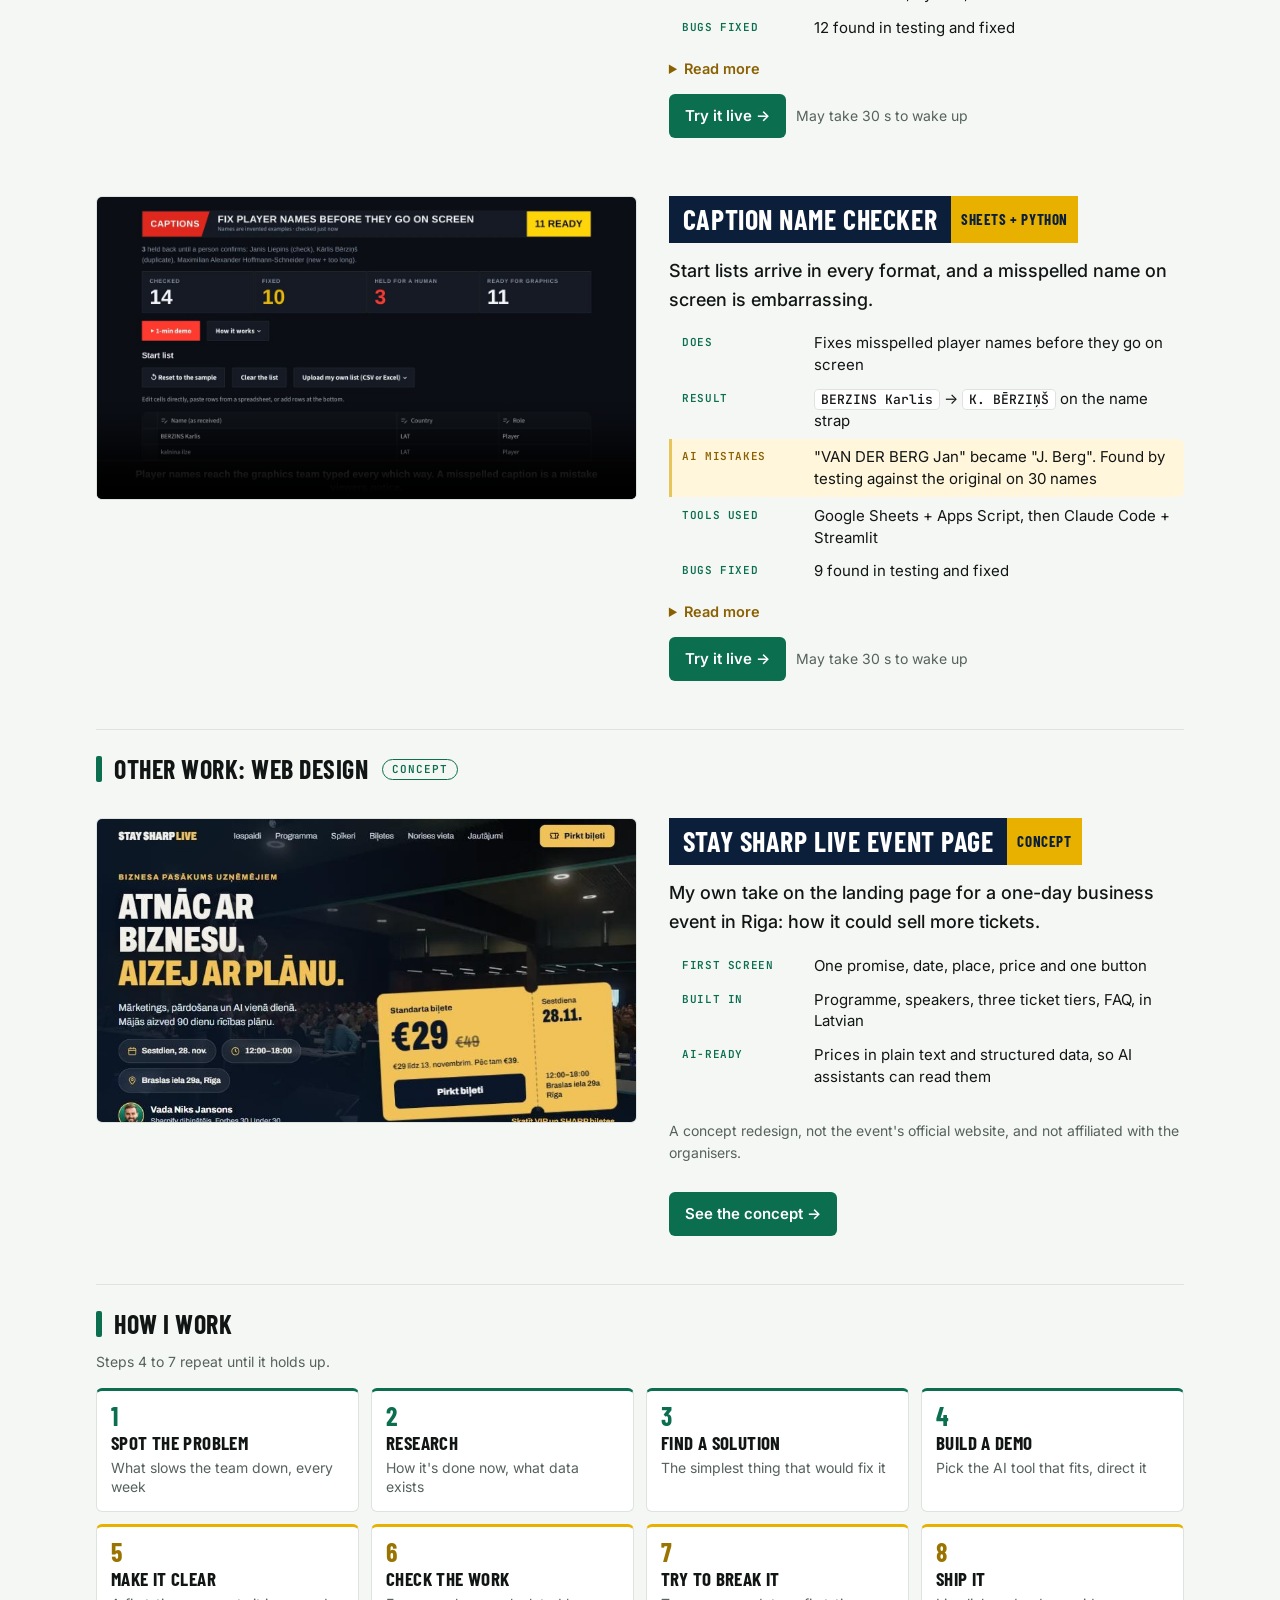
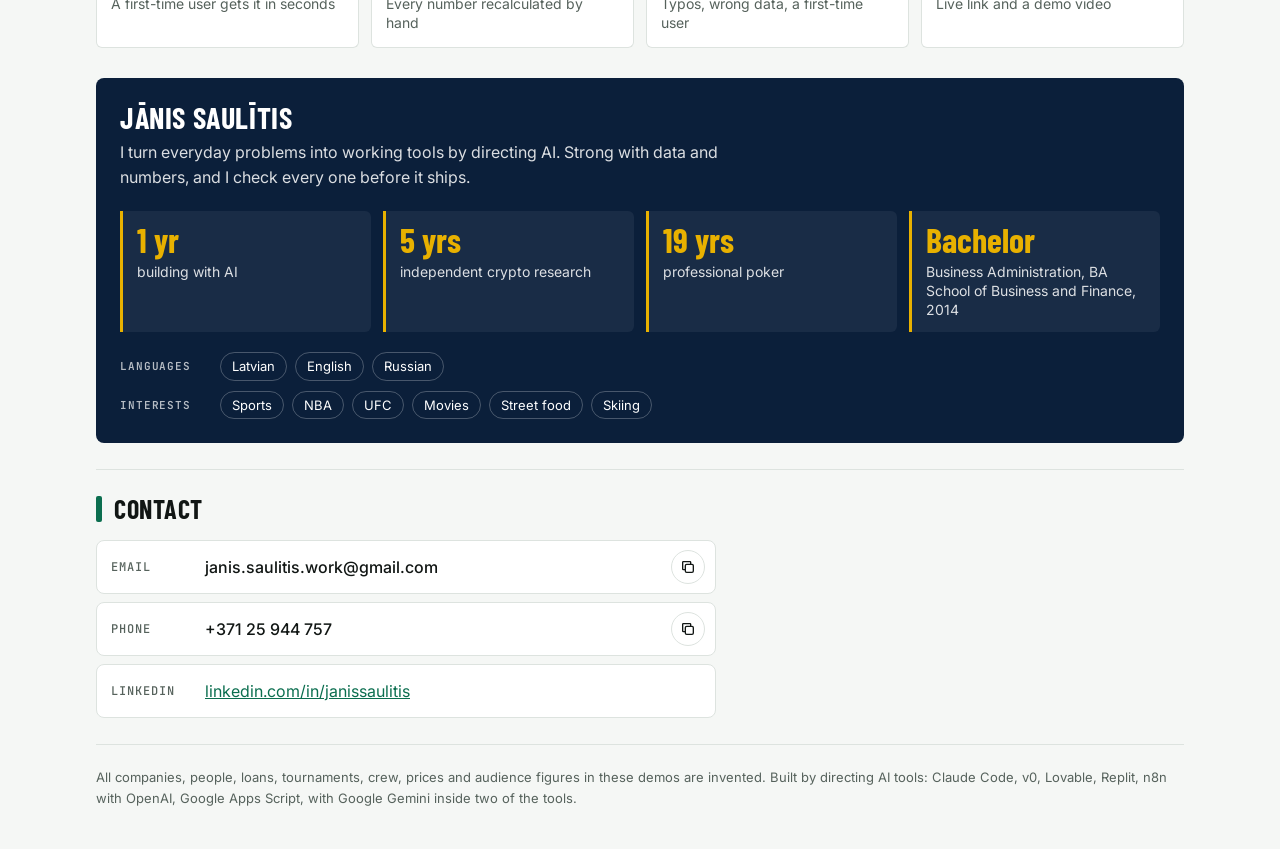
==== commit 5ff74f4f: "Add Alert Desk (Security) to the business part; 13 tools Co-Authored-By: Claude Opus 5.5 <noreply@an" ====
--- a/business/index.html
+++ b/business/index.html
@@ -5,18 +5,18 @@
 <meta name="viewport" content="width=device-width, initial-scale=1, viewport-fit=cover">
 <meta name="color-scheme" content="light dark">
 <title>Jānis Saulītis · AI Builds</title>
-<meta name="description" content="Twelve working tools built by directing AI: six for any business (bookkeeping, customer emails, loan checks, risk calls, AI costs) and six for live sports production. Each with a demo video and real test results.">
+<meta name="description" content="Thirteen working tools built by directing AI: seven for any business (bookkeeping, customer emails, loan checks, risk calls, security alerts, AI costs) and six for live sports production. Each with a demo video and real test results.">
 <link rel="canonical" href="https://janis-saulitis-portfolio.netlify.app/business/">
 <link rel="icon" href="data:image/svg+xml,%3Csvg xmlns='http://www.w3.org/2000/svg' viewBox='0 0 32 32'%3E%3Crect width='32' height='32' rx='7' fill='%230e1211'/%3E%3Cpath d='M16 4v3.5M7 8.5l2.4 2.4M25 8.5l-2.4 2.4M3.5 18.5h3.5M25 18.5h3.5' stroke='%23f2c230' stroke-width='2.4' stroke-linecap='round'/%3E%3Cpath d='M8.5 22.5a7.5 7.5 0 0 1 15 0z' fill='%23f2c230'/%3E%3Cpath d='M4 26.5h24' stroke='%2339c48f' stroke-width='2.4' stroke-linecap='round'/%3E%3C/svg%3E">
 <meta property="og:type" content="website">
 <meta property="og:url" content="https://janis-saulitis-portfolio.netlify.app/business/">
 <meta property="og:title" content="Jānis Saulītis · Working tools built by directing AI">
-<meta property="og:description" content="Twelve working tools built by directing AI: six for any business (bookkeeping, customer emails, loan checks, risk calls, AI costs) and six for live sports production. Each with a demo video and real test results.">
-<meta property="og:image" content="https://janis-saulitis-portfolio.netlify.app/og-2.png">
+<meta property="og:description" content="Thirteen working tools built by directing AI: seven for any business (bookkeeping, customer emails, loan checks, risk calls, security alerts, AI costs) and six for live sports production. Each with a demo video and real test results.">
+<meta property="og:image" content="https://janis-saulitis-portfolio.netlify.app/og-3.png">
 <meta property="og:image:width" content="1200">
 <meta property="og:image:height" content="630">
 <meta name="twitter:card" content="summary_large_image">
-<meta name="twitter:image" content="https://janis-saulitis-portfolio.netlify.app/og-2.png">
+<meta name="twitter:image" content="https://janis-saulitis-portfolio.netlify.app/og-3.png">
 <meta name="darkreader-lock">
 <link rel="preconnect" href="https://fonts.googleapis.com">
 <link rel="preconnect" href="https://fonts.gstatic.com" crossorigin>
@@ -239,28 +239,28 @@
   <header class="bar">
     <a class="name" href="#top" aria-label="Jānis Saulītis, back to top"><svg class="mark" viewBox="0 0 32 32" aria-hidden="true"><path class="rays" d="M16 3v4M5.4 7.9l2.8 2.8M26.6 7.9l-2.8 2.8M1.5 18.5h4M26.5 18.5h4"/><path class="disc" d="M7.5 22.5a8.5 8.5 0 0 1 17 0z"/><path class="ground" d="M2.5 26.5h27"/></svg><span>Jānis Saulītis</span></a>
     <nav>
-      <span class="links"><span class="dd"><button type="button" aria-expanded="false" aria-controls="dd-business">Business<svg class="caret" viewBox="0 0 12 12" aria-hidden="true"><path d="M3 4.5 6 7.5 9 4.5"/></svg></button><span class="dd-menu" id="dd-business" hidden><a class="all" href="#business">All business tools <span class="c">6 tools</span></a><a href="#ai-plan">Where AI pays <span class="c">2 tools</span></a><a href="#back-office">Back office <span class="c">2 tools</span></a><a href="#lending">Lending <span class="c">2 tools</span></a></span></span><span class="dd"><button type="button" aria-expanded="false" aria-controls="dd-sports">Sports<svg class="caret" viewBox="0 0 12 12" aria-hidden="true"><path d="M3 4.5 6 7.5 9 4.5"/></svg></button><span class="dd-menu" id="dd-sports" hidden><a class="all" href="#sports">All sports tools <span class="c">6 tools</span></a><a href="#sales">Sales <span class="c">1 tool</span></a><a href="#planning">Planning the day <span class="c">3 tools</span></a><a href="#data">Data &amp; graphics <span class="c">2 tools</span></a></span></span><a href="#other">Web design</a><a href="#how">How I work</a><a href="#contact">Contact</a></span>
+      <span class="links"><span class="dd"><button type="button" aria-expanded="false" aria-controls="dd-business">Business<svg class="caret" viewBox="0 0 12 12" aria-hidden="true"><path d="M3 4.5 6 7.5 9 4.5"/></svg></button><span class="dd-menu" id="dd-business" hidden><a class="all" href="#business">All business tools <span class="c">7 tools</span></a><a href="#ai-plan">Where AI pays <span class="c">2 tools</span></a><a href="#back-office">Back office <span class="c">2 tools</span></a><a href="#lending">Lending <span class="c">2 tools</span></a><a href="#security">Security <span class="c">1 tool</span></a></span></span><span class="dd"><button type="button" aria-expanded="false" aria-controls="dd-sports">Sports<svg class="caret" viewBox="0 0 12 12" aria-hidden="true"><path d="M3 4.5 6 7.5 9 4.5"/></svg></button><span class="dd-menu" id="dd-sports" hidden><a class="all" href="#sports">All sports tools <span class="c">6 tools</span></a><a href="#sales">Sales <span class="c">1 tool</span></a><a href="#planning">Planning the day <span class="c">3 tools</span></a><a href="#data">Data &amp; graphics <span class="c">2 tools</span></a></span></span><a href="#other">Web design</a><a href="#how">How I work</a><a href="#contact">Contact</a></span>
       <button class="icon-btn" id="theme" type="button" aria-label="Switch to dark mode"><svg class="i-sun" viewBox="0 0 24 24" aria-hidden="true"><circle cx="12" cy="12" r="4.5"/><path d="M12 2v2.5M12 19.5V22M2 12h2.5M19.5 12H22M4.9 4.9l1.8 1.8M17.3 17.3l1.8 1.8M4.9 19.1l1.8-1.8M17.3 6.7l1.8-1.8"/></svg><svg class="i-moon" viewBox="0 0 24 24" aria-hidden="true"><path d="M20.5 14.5A8.5 8.5 0 0 1 9.5 3.5a8.5 8.5 0 1 0 11 11z"/></svg></button>
       <button class="icon-btn menu-btn" id="menu" type="button" aria-label="Sections" aria-expanded="false" aria-controls="jump"><svg class="i-bars" viewBox="0 0 24 24" aria-hidden="true"><path d="M4 7h16M4 12h16M4 17h16"/></svg><svg class="i-x" viewBox="0 0 24 24" aria-hidden="true"><path d="M6 6l12 12M18 6 6 18"/></svg></button>
     </nav>
-    <nav class="jump" id="jump" aria-label="Sections" hidden><a href="#business"><span class="n">01</span><span>For any business</span><span class="c">6 tools</span><svg class="go" viewBox="0 0 14 14" aria-hidden="true"><path d="M5 2.5 9.5 7 5 11.5"/></svg></a><a class="sub" href="#ai-plan"><span></span><span>Where AI pays</span><span class="c">2 tools</span><svg class="go" viewBox="0 0 14 14" aria-hidden="true"><path d="M5 2.5 9.5 7 5 11.5"/></svg></a><a class="sub" href="#back-office"><span></span><span>Back office</span><span class="c">2 tools</span><svg class="go" viewBox="0 0 14 14" aria-hidden="true"><path d="M5 2.5 9.5 7 5 11.5"/></svg></a><a class="sub" href="#lending"><span></span><span>Lending</span><span class="c">2 tools</span><svg class="go" viewBox="0 0 14 14" aria-hidden="true"><path d="M5 2.5 9.5 7 5 11.5"/></svg></a><a href="#sports"><span class="n">02</span><span>For live sports production</span><span class="c">6 tools</span><svg class="go" viewBox="0 0 14 14" aria-hidden="true"><path d="M5 2.5 9.5 7 5 11.5"/></svg></a><a class="sub" href="#sales"><span></span><span>Sales</span><span class="c">1 tool</span><svg class="go" viewBox="0 0 14 14" aria-hidden="true"><path d="M5 2.5 9.5 7 5 11.5"/></svg></a><a class="sub" href="#planning"><span></span><span>Planning the day</span><span class="c">3 tools</span><svg class="go" viewBox="0 0 14 14" aria-hidden="true"><path d="M5 2.5 9.5 7 5 11.5"/></svg></a><a class="sub" href="#data"><span></span><span>Data &amp; graphics</span><span class="c">2 tools</span><svg class="go" viewBox="0 0 14 14" aria-hidden="true"><path d="M5 2.5 9.5 7 5 11.5"/></svg></a><a href="#other"><span class="n">03</span><span>Web design</span><span class="c">concept</span><svg class="go" viewBox="0 0 14 14" aria-hidden="true"><path d="M5 2.5 9.5 7 5 11.5"/></svg></a><a href="#how"><span class="n">04</span><span>How I work</span><span class="c">8 steps</span><svg class="go" viewBox="0 0 14 14" aria-hidden="true"><path d="M5 2.5 9.5 7 5 11.5"/></svg></a><a href="#contact"><span class="n">05</span><span>Contact</span><span class="c"></span><svg class="go" viewBox="0 0 14 14" aria-hidden="true"><path d="M5 2.5 9.5 7 5 11.5"/></svg></a></nav>
+    <nav class="jump" id="jump" aria-label="Sections" hidden><a href="#business"><span class="n">01</span><span>For any business</span><span class="c">7 tools</span><svg class="go" viewBox="0 0 14 14" aria-hidden="true"><path d="M5 2.5 9.5 7 5 11.5"/></svg></a><a class="sub" href="#ai-plan"><span></span><span>Where AI pays</span><span class="c">2 tools</span><svg class="go" viewBox="0 0 14 14" aria-hidden="true"><path d="M5 2.5 9.5 7 5 11.5"/></svg></a><a class="sub" href="#back-office"><span></span><span>Back office</span><span class="c">2 tools</span><svg class="go" viewBox="0 0 14 14" aria-hidden="true"><path d="M5 2.5 9.5 7 5 11.5"/></svg></a><a class="sub" href="#lending"><span></span><span>Lending</span><span class="c">2 tools</span><svg class="go" viewBox="0 0 14 14" aria-hidden="true"><path d="M5 2.5 9.5 7 5 11.5"/></svg></a><a class="sub" href="#security"><span></span><span>Security</span><span class="c">1 tool</span><svg class="go" viewBox="0 0 14 14" aria-hidden="true"><path d="M5 2.5 9.5 7 5 11.5"/></svg></a><a href="#sports"><span class="n">02</span><span>For live sports production</span><span class="c">6 tools</span><svg class="go" viewBox="0 0 14 14" aria-hidden="true"><path d="M5 2.5 9.5 7 5 11.5"/></svg></a><a class="sub" href="#sales"><span></span><span>Sales</span><span class="c">1 tool</span><svg class="go" viewBox="0 0 14 14" aria-hidden="true"><path d="M5 2.5 9.5 7 5 11.5"/></svg></a><a class="sub" href="#planning"><span></span><span>Planning the day</span><span class="c">3 tools</span><svg class="go" viewBox="0 0 14 14" aria-hidden="true"><path d="M5 2.5 9.5 7 5 11.5"/></svg></a><a class="sub" href="#data"><span></span><span>Data &amp; graphics</span><span class="c">2 tools</span><svg class="go" viewBox="0 0 14 14" aria-hidden="true"><path d="M5 2.5 9.5 7 5 11.5"/></svg></a><a href="#other"><span class="n">03</span><span>Web design</span><span class="c">concept</span><svg class="go" viewBox="0 0 14 14" aria-hidden="true"><path d="M5 2.5 9.5 7 5 11.5"/></svg></a><a href="#how"><span class="n">04</span><span>How I work</span><span class="c">8 steps</span><svg class="go" viewBox="0 0 14 14" aria-hidden="true"><path d="M5 2.5 9.5 7 5 11.5"/></svg></a><a href="#contact"><span class="n">05</span><span>Contact</span><span class="c"></span><svg class="go" viewBox="0 0 14 14" aria-hidden="true"><path d="M5 2.5 9.5 7 5 11.5"/></svg></a></nav>
   </header>
 
   <section class="intro">
     <div class="kicker">Portfolio · Riga · November 2026</div>
     <h1>Working AI tools for everyday business, from the back office to lending</h1>
     <ul class="facts">
-      <li><b>12</b><span>working tools, each with a demo video</span></li>
-      <li><b>11</b><span>live to try, free</span></li>
+      <li><b>13</b><span>working tools, each with a demo video</span></li>
+      <li><b>12</b><span>live to try, free</span></li>
       <li><b>6</b><span>different AI builders</span></li>
       <li><b>50+</b><span>AI mistakes caught in testing</span></li>
     </ul>
-    <div class="doors"><a class="door" href="#business"><span class="n">6 tools</span><span class="t">For any business</span><span class="d">Books, customer emails, loan checks, AI costs</span><span class="go2">See them ↓</span></a><a class="door" href="#sports"><span class="n">6 tools</span><span class="t">For live sports production</span><span class="d">Quotes, crew plans, finish times, captions, reports</span><span class="go2">See them ↓</span></a></div>
+    <div class="doors"><a class="door" href="#business"><span class="n">7 tools</span><span class="t">For any business</span><span class="d">Books, customer emails, loan checks, security alerts, AI costs</span><span class="go2">See them ↓</span></a><a class="door" href="#sports"><span class="n">6 tools</span><span class="t">For live sports production</span><span class="d">Quotes, crew plans, finish times, captions, reports</span><span class="go2">See them ↓</span></a></div>
     <p class="note">All companies, people, tournaments and figures in the demos are invented.</p>
   </section>
 
   <section class="part" id="business">
-    <div class="part-head"><span class="n">Part 1 · 6 tools</span><h2>For any business</h2><p>Office work that eats the week: books, customer emails, document checks, risk calls, and where AI is worth it in the first place.</p><nav class="subnav" aria-label="Business groups"><a href="#ai-plan">Where AI pays</a><a href="#back-office">Back office</a><a href="#lending">Lending</a></nav></div>
+    <div class="part-head"><span class="n">Part 1 · 7 tools</span><h2>For any business</h2><p>Office work that eats the week: books, customer emails, document checks, risk calls, security alerts, and where AI is worth it in the first place.</p><nav class="subnav" aria-label="Business groups"><a href="#ai-plan">Where AI pays</a><a href="#back-office">Back office</a><a href="#lending">Lending</a><a href="#security">Security</a></nav></div>
   <!-- ===================== WHERE AI PAYS ===================== -->
   <section class="group" id="ai-plan">
     <h2>Where AI pays <small>2 tools</small></h2>
@@ -374,6 +374,28 @@
         </ul>
         <details class="more"><summary>Read more</summary><p>Gemini reads the statement (any language, any bank layout). Fixed rules then check the name, how recent it is, the income against what was stated, whether income is still coming in, undeclared loans, regular gambling and bounced payments, and list every check with the lines that support it. The test set includes the cases that catch people out: salary paid in two parts, a one-off bonus, irregular self-employed income, a similar but different name.</p></details>
         <div class="actions"><a class="btn" href="https://loan-doc-checker.streamlit.app/" target="_blank" rel="noopener">Try it live →</a><span class="quiet">May take 30 s to wake up</span></div>
+      </div>
+    </article>
+  </section>
+
+  <!-- ===================== SECURITY ===================== -->
+  <section class="group" id="security">
+    <h2>Security <small>1 tool</small></h2>
+
+    <article class="proj" id="alerts">
+      <div class="media"><video controls preload="none" playsinline poster="../media/alerts.jpg" src="../media/alerts.mp4" aria-label="Demo video: Alert Desk"></video></div>
+      <div class="story">
+        <div class="strap"><h3>Alert Desk</h3><span>Claude Code</span></div>
+        <p class="problem">A security analyst starts the day with dozens of alerts, a few phishing reports and devices that quietly stopped updating.</p>
+        <ul class="pts">
+          <li><b>Does</b><span>Decides each alert with a written playbook (close, investigate or escalate), checks reported emails, runs device health checks and writes the weekly customer report</span></li>
+          <li><b>Result</b><span>24 alerts by 09:55: <code>12</code> to escalate, 6 to investigate, 6 closed automatically, each with next steps and a hunting query</span></li>
+          <li class="ai"><b>Tested</b><span>40 alerts and 16 emails with answers written by hand first: 0 escalations missed, 0 phishing emails let through</span></li>
+          <li><b>Safeguard</b><span>Fixed, readable rules decide, not an AI. Containment is recommended, never carried out</span></li>
+          <li><b>Tools used</b><span>Claude Code, Python, Streamlit, KQL (Defender Advanced Hunting)</span></li>
+        </ul>
+        <details class="more"><summary>Read more</summary><p>A morning at a managed endpoint security desk for one invented customer, with Microsoft Defender-style alerts. Every alert gets a decision from a written playbook, the rule behind it, the next steps, an example service-level clock and the Advanced Hunting query to start with. The phishing check scores a pasted email (sender, authentication, links, attachments) and lists what to do. Device health flags unsupported Windows 10 PCs, inactive sensors, tamper protection off and rules left in audit mode. The weekly report is built from the same data, so its numbers always match.</p></details>
+        <div class="actions"><a class="btn" href="https://alert-desk.streamlit.app/" target="_blank" rel="noopener">Try it live →</a><span class="quiet">May take 30 s to wake up</span></div>
       </div>
     </article>
   </section>
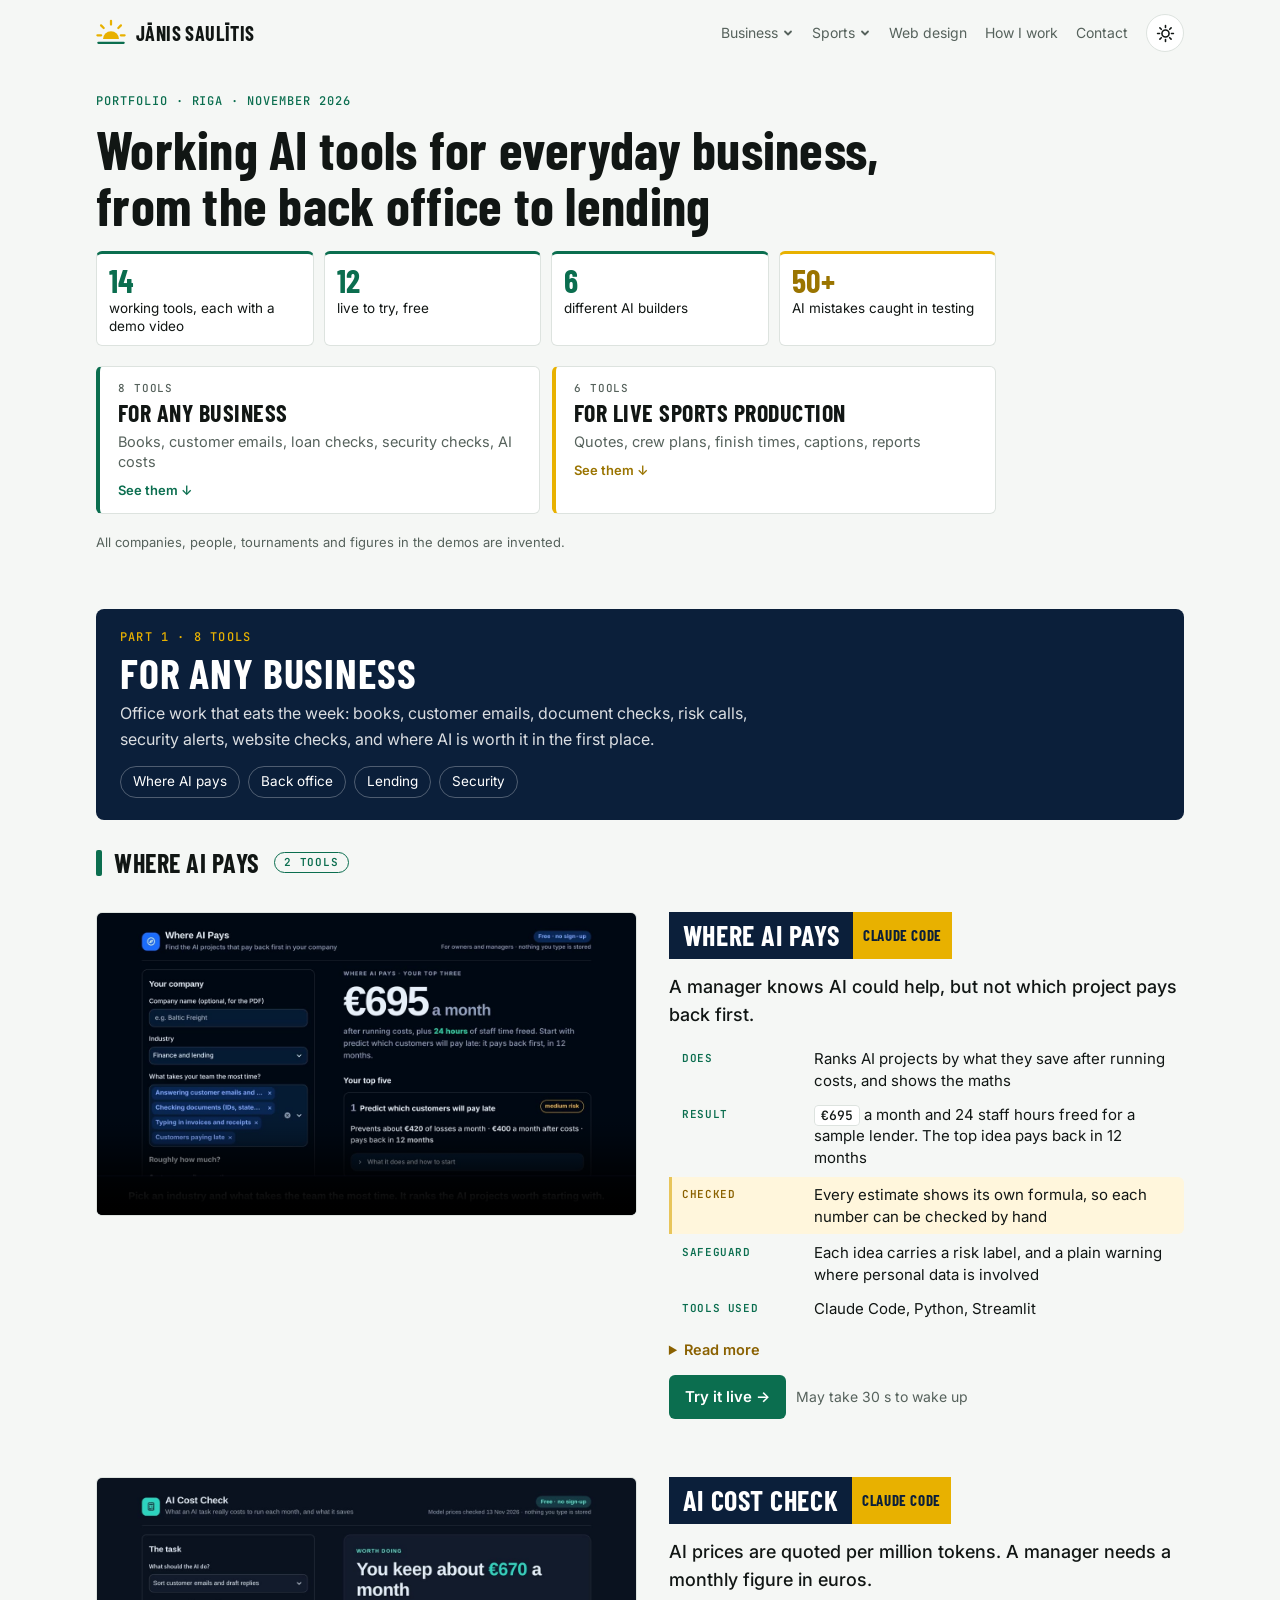
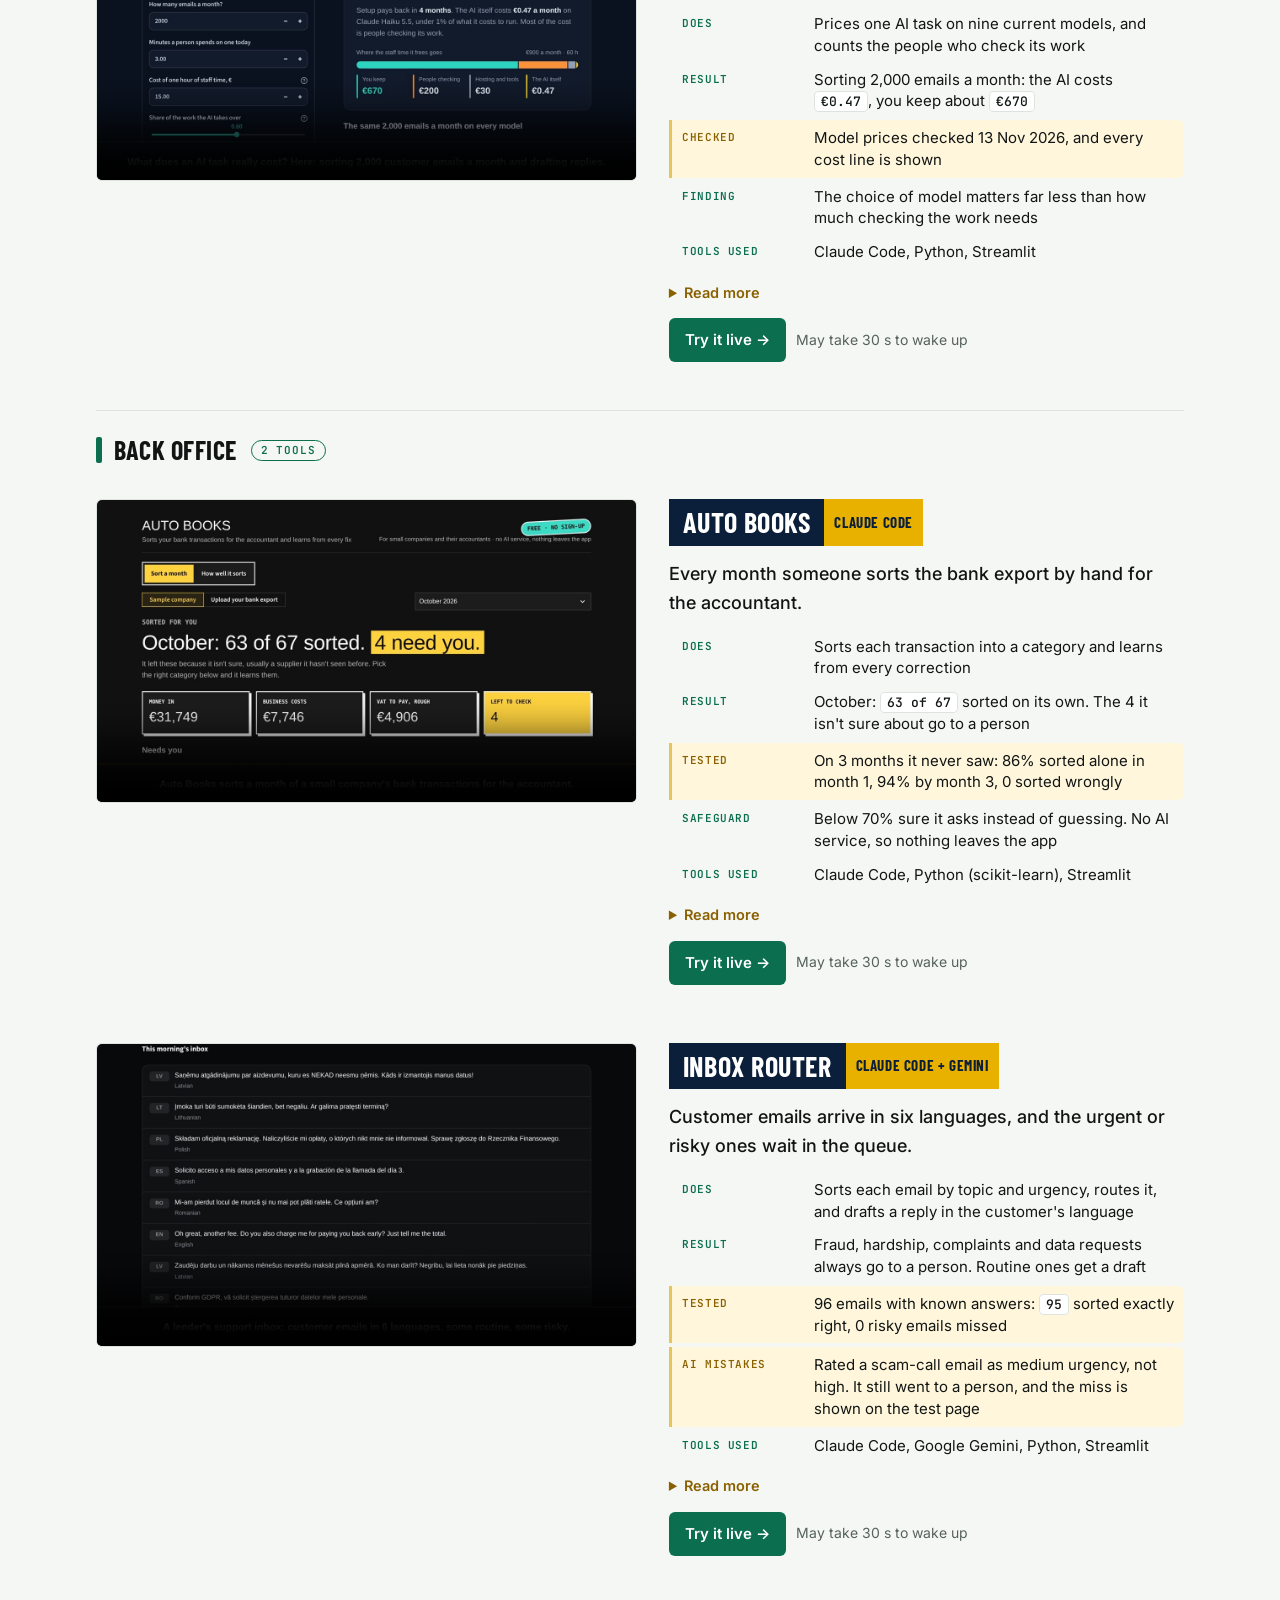
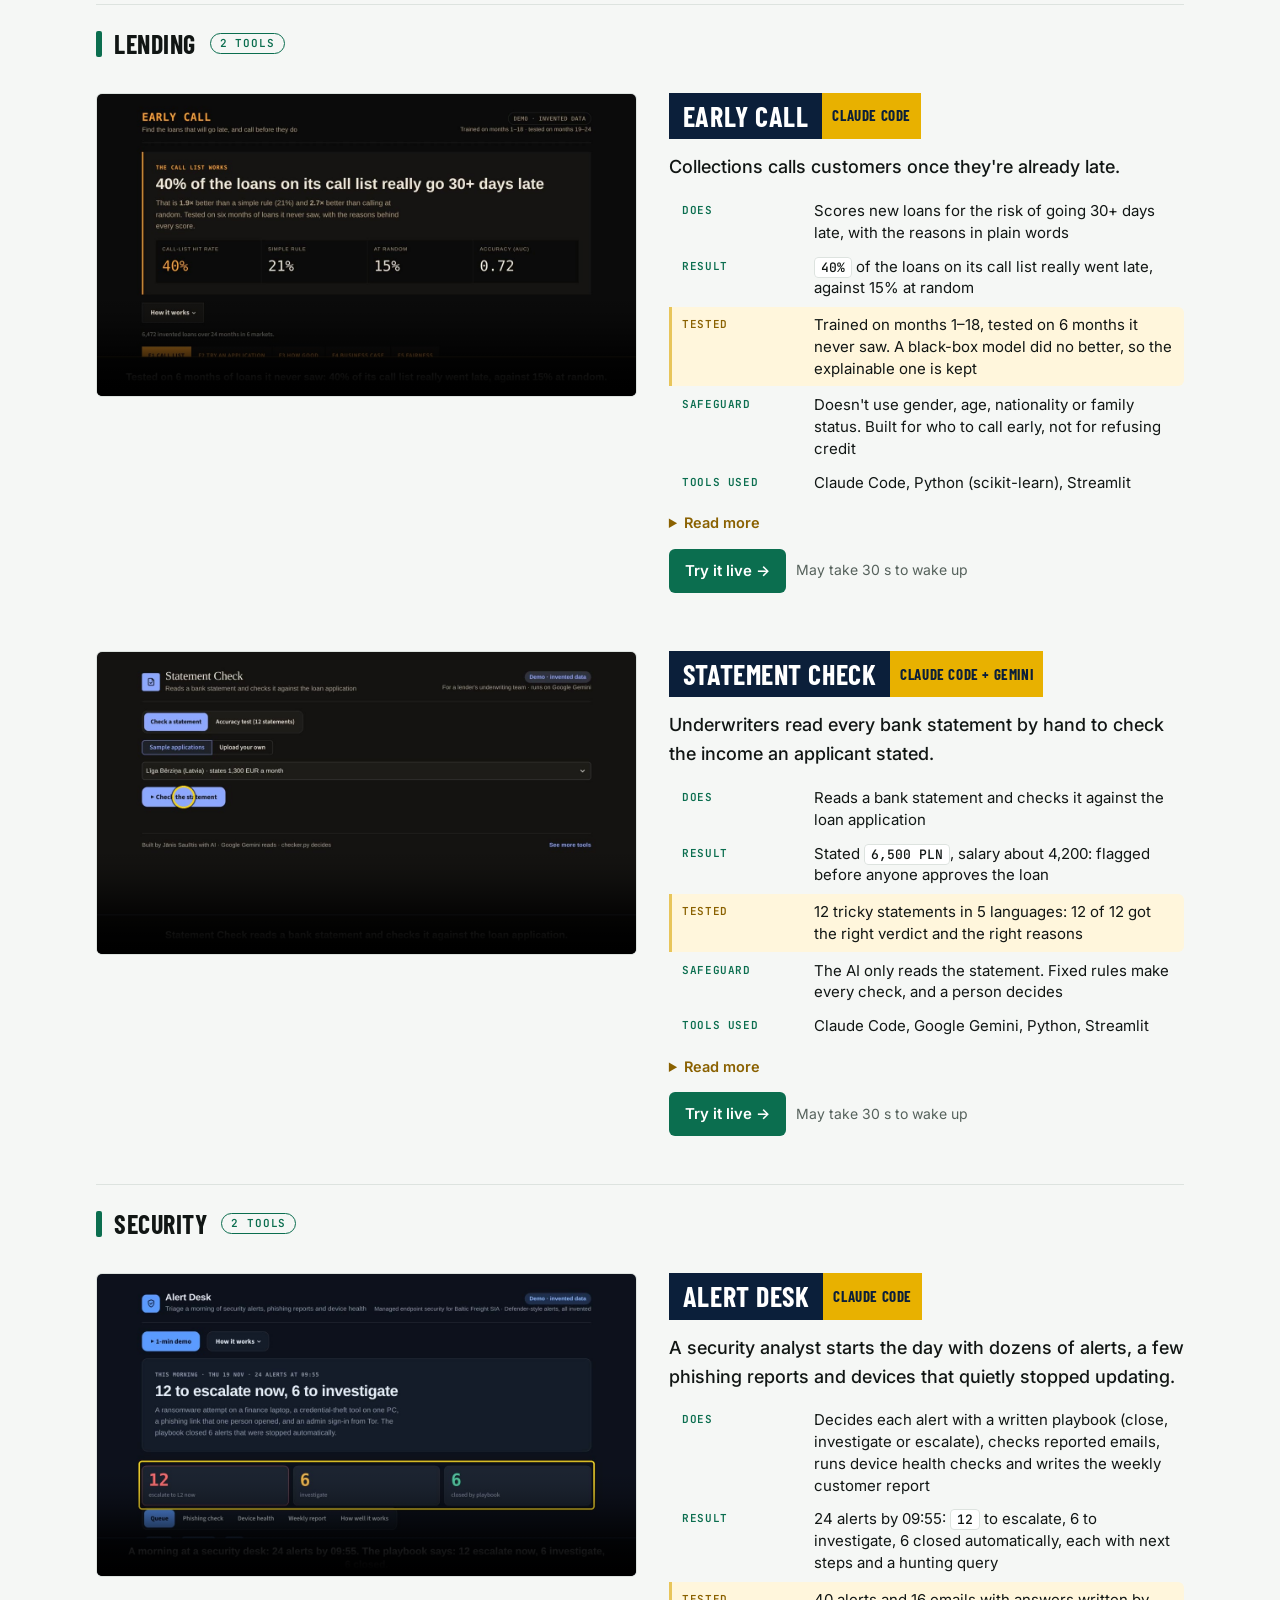
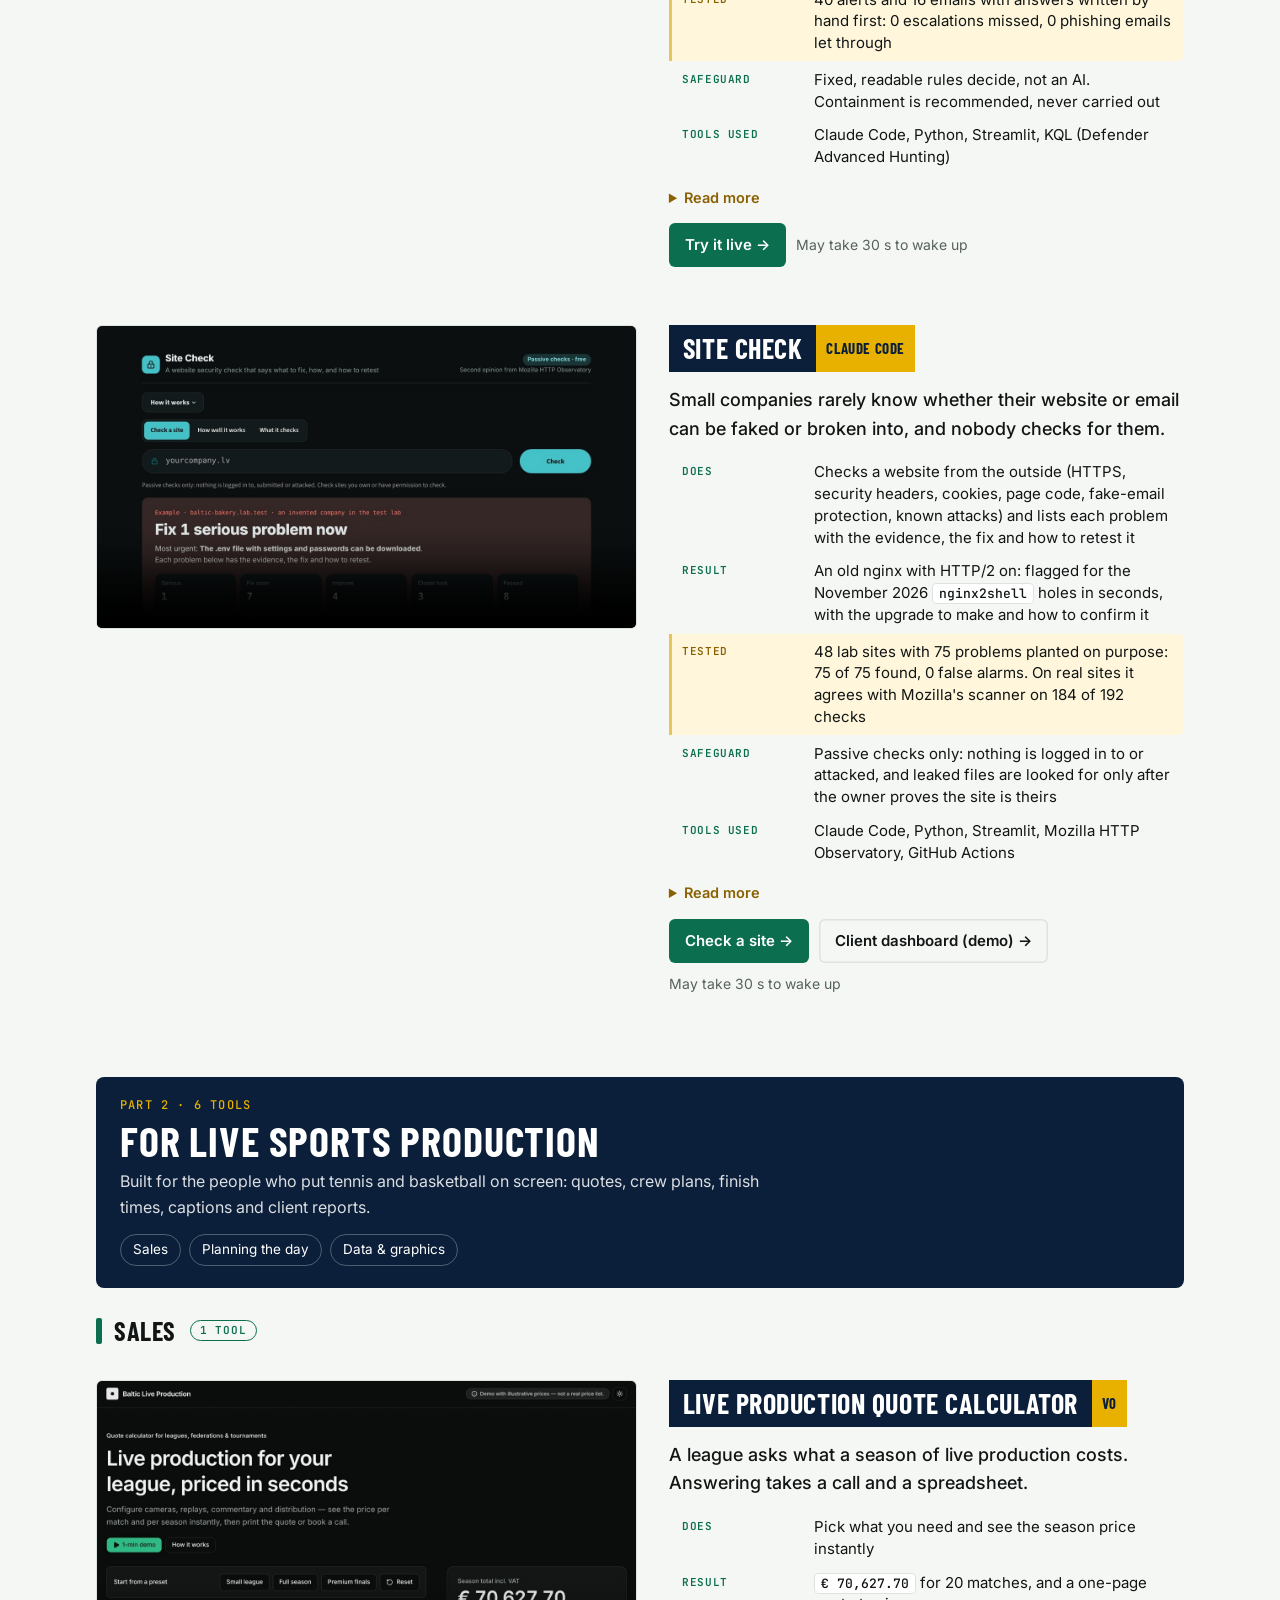
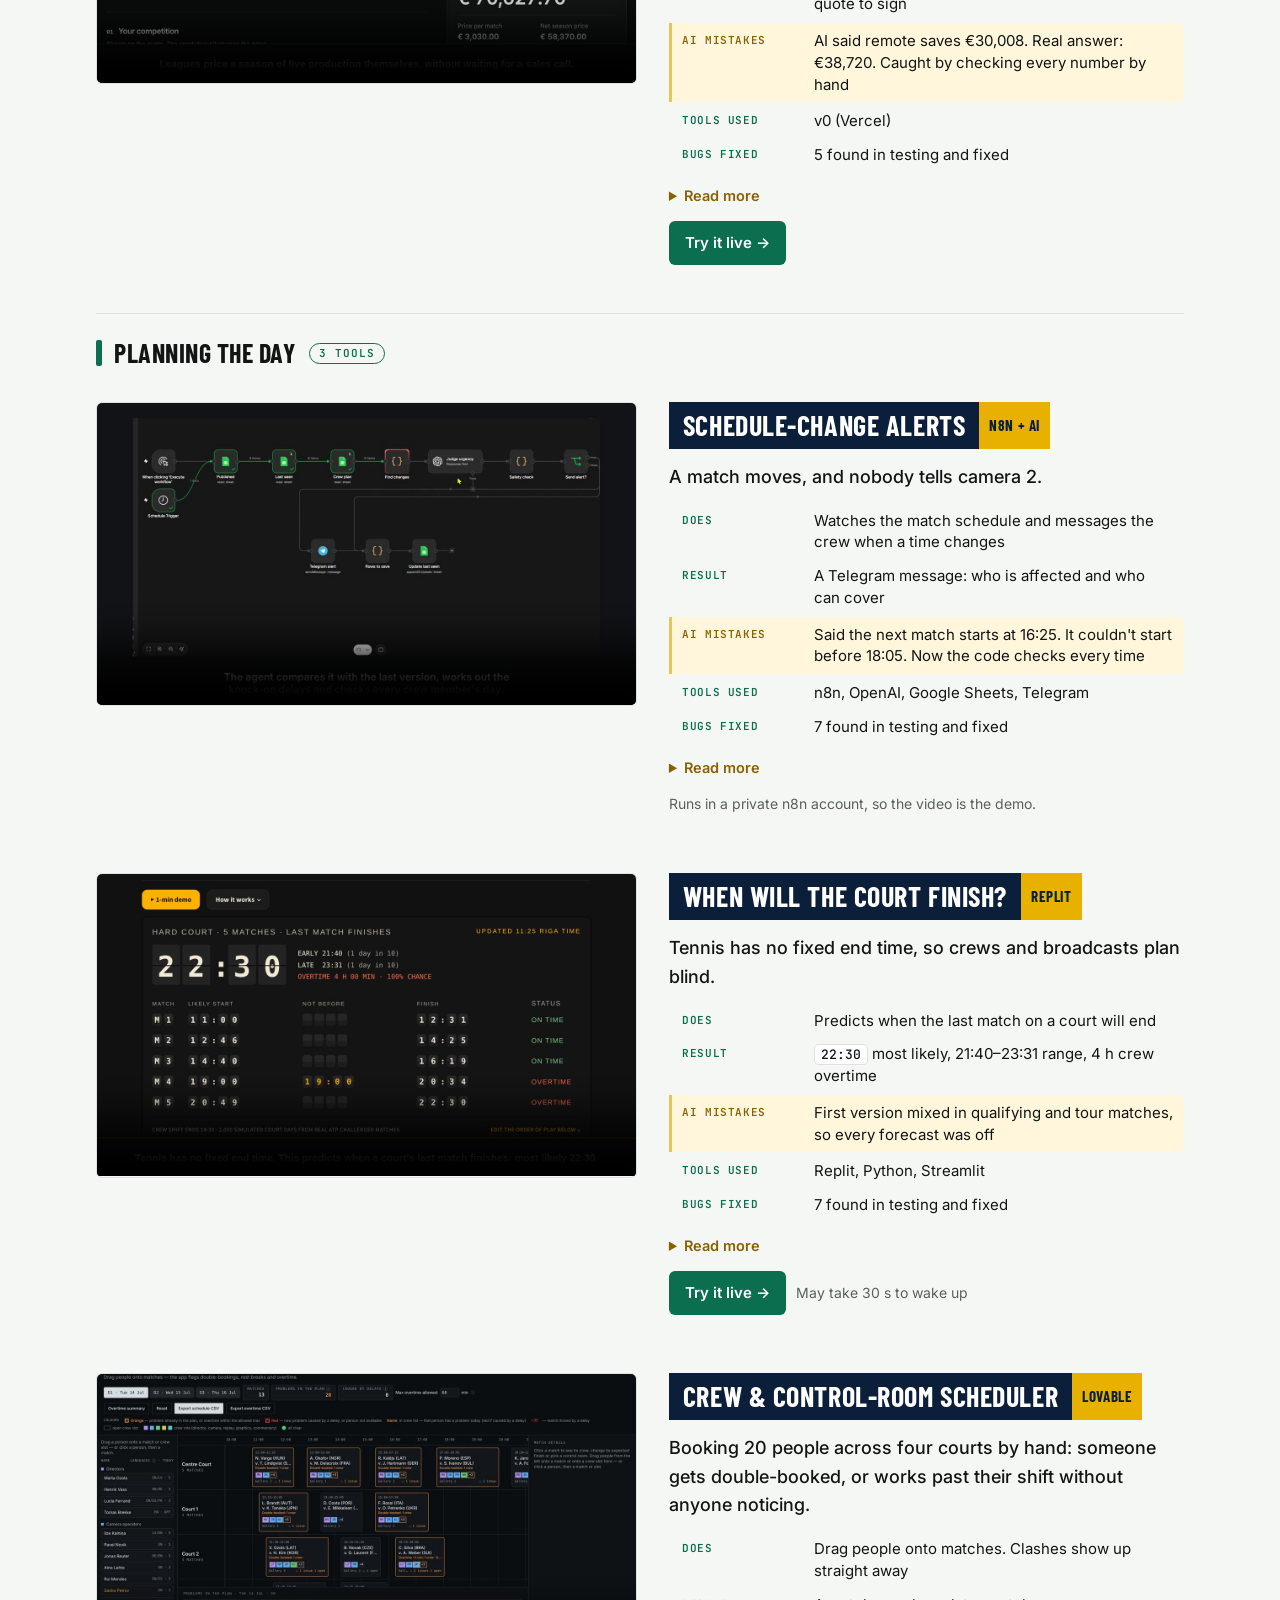
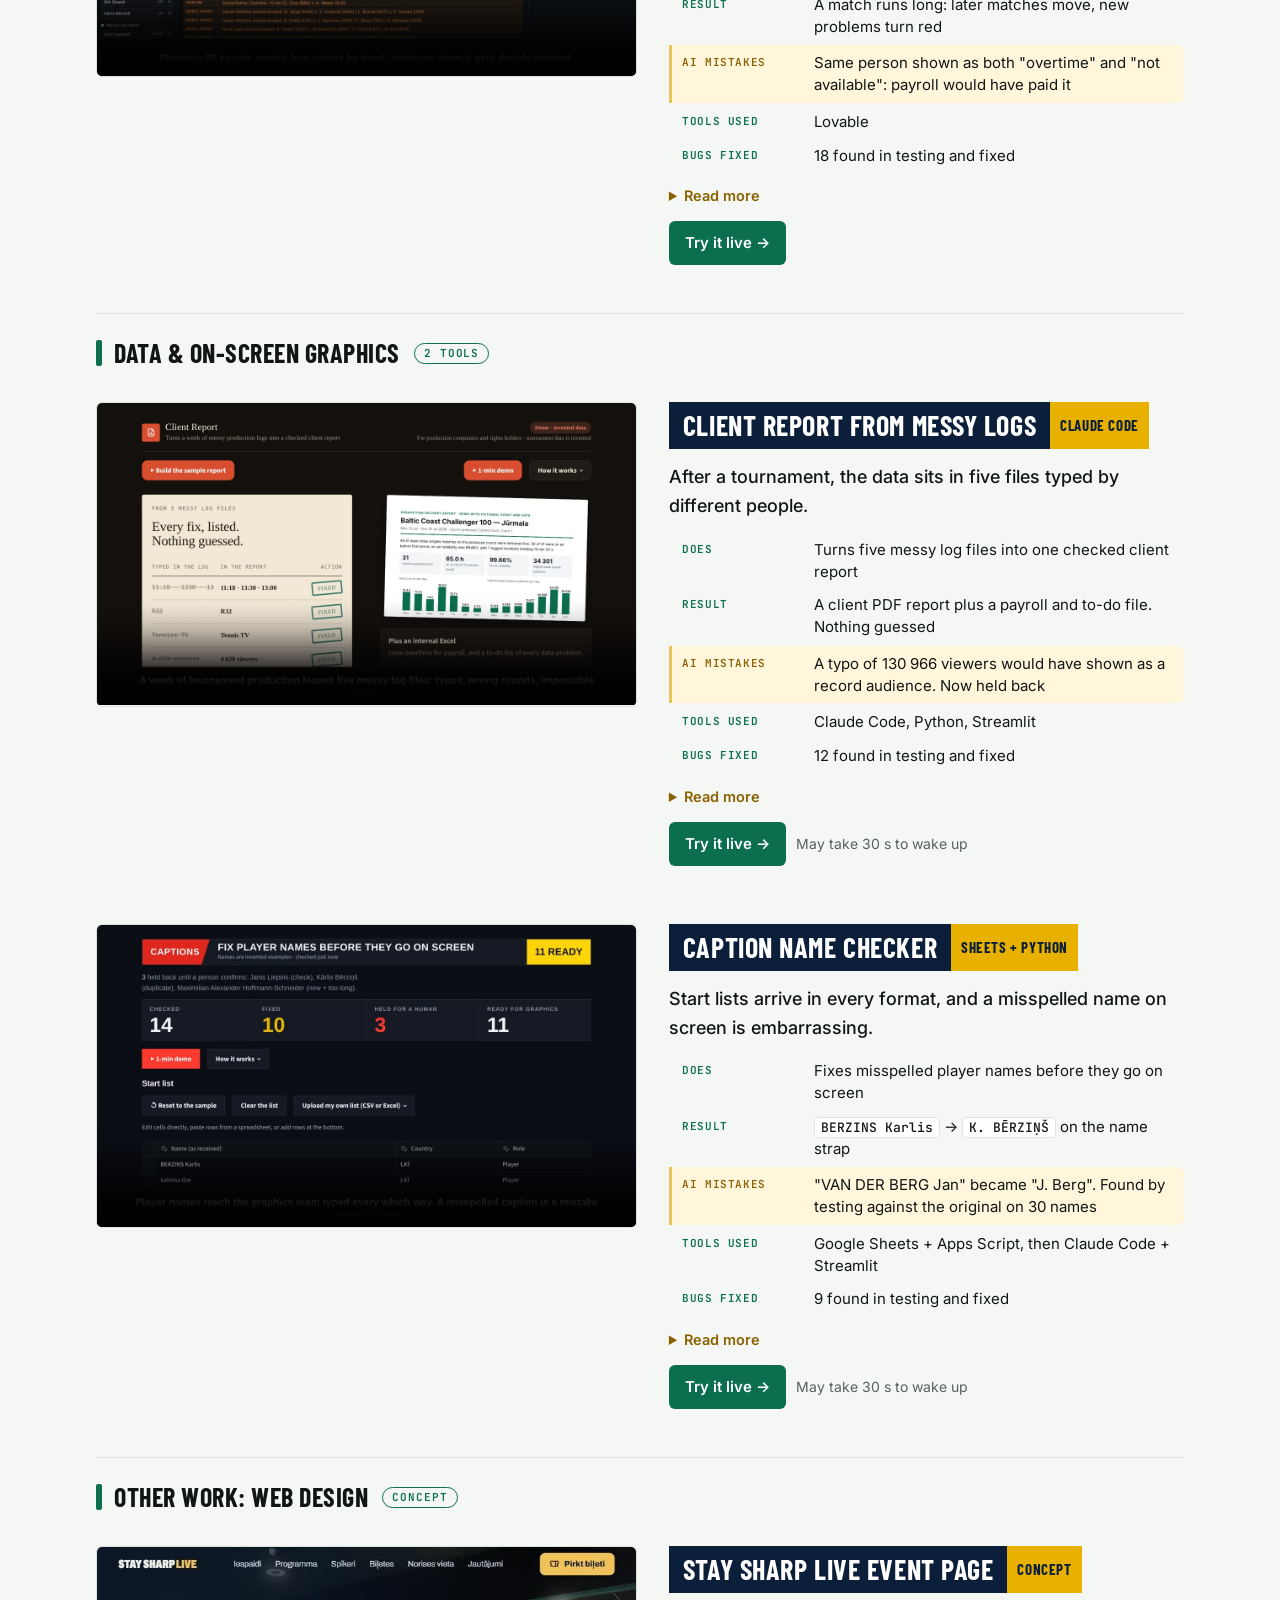
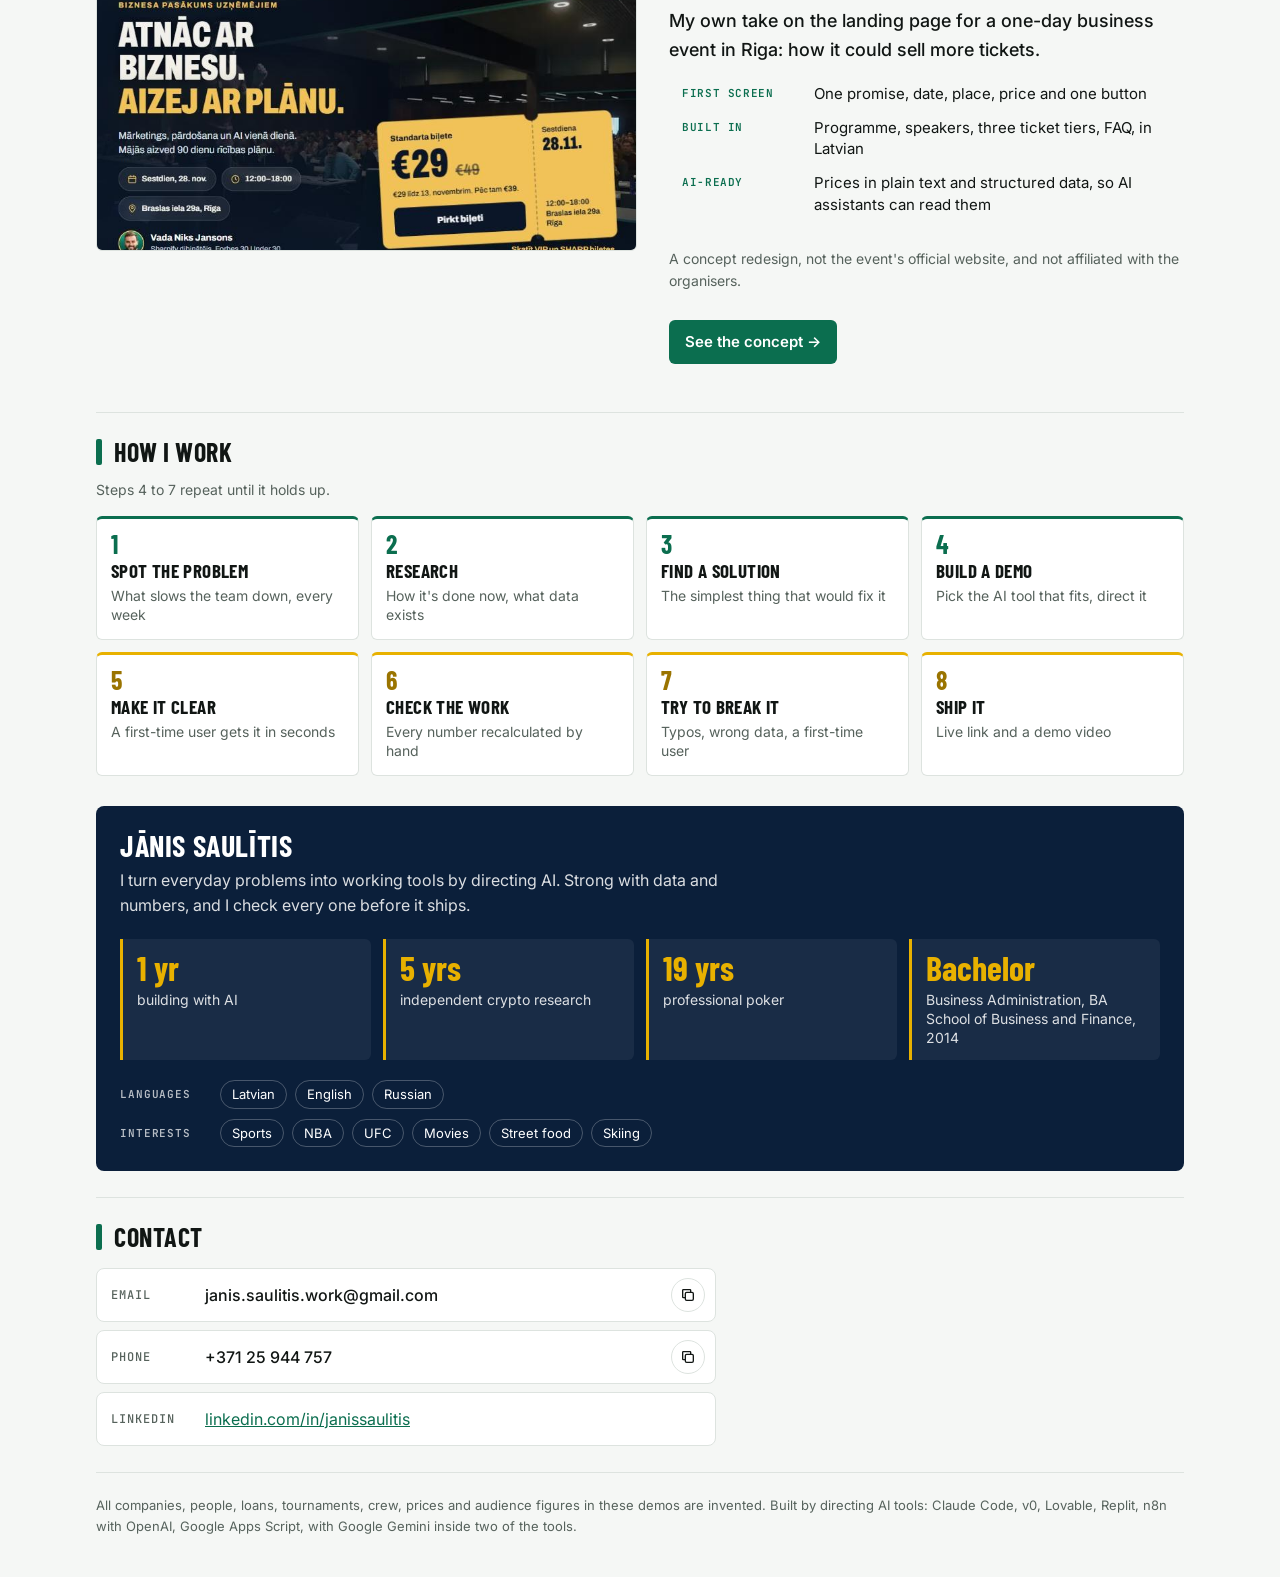
==== commit 8c86c021: "Add Site Check to the Security part: card, demo video, client dashboard link; 14 tools Co-Authored-B" ====
--- a/business/index.html
+++ b/business/index.html
@@ -5,13 +5,13 @@
 <meta name="viewport" content="width=device-width, initial-scale=1, viewport-fit=cover">
 <meta name="color-scheme" content="light dark">
 <title>Jānis Saulītis · AI Builds</title>
-<meta name="description" content="Thirteen working tools built by directing AI: seven for any business (bookkeeping, customer emails, loan checks, risk calls, security alerts, AI costs) and six for live sports production. Each with a demo video and real test results.">
+<meta name="description" content="Fourteen working tools built by directing AI: eight for any business (bookkeeping, customer emails, loan checks, risk calls, security alerts, website security checks, AI costs) and six for live sports production. Each with a demo video and real test results.">
 <link rel="canonical" href="https://janis-saulitis-portfolio.netlify.app/business/">
 <link rel="icon" href="data:image/svg+xml,%3Csvg xmlns='http://www.w3.org/2000/svg' viewBox='0 0 32 32'%3E%3Crect width='32' height='32' rx='7' fill='%230e1211'/%3E%3Cpath d='M16 4v3.5M7 8.5l2.4 2.4M25 8.5l-2.4 2.4M3.5 18.5h3.5M25 18.5h3.5' stroke='%23f2c230' stroke-width='2.4' stroke-linecap='round'/%3E%3Cpath d='M8.5 22.5a7.5 7.5 0 0 1 15 0z' fill='%23f2c230'/%3E%3Cpath d='M4 26.5h24' stroke='%2339c48f' stroke-width='2.4' stroke-linecap='round'/%3E%3C/svg%3E">
 <meta property="og:type" content="website">
 <meta property="og:url" content="https://janis-saulitis-portfolio.netlify.app/business/">
 <meta property="og:title" content="Jānis Saulītis · Working tools built by directing AI">
-<meta property="og:description" content="Thirteen working tools built by directing AI: seven for any business (bookkeeping, customer emails, loan checks, risk calls, security alerts, AI costs) and six for live sports production. Each with a demo video and real test results.">
+<meta property="og:description" content="Fourteen working tools built by directing AI: eight for any business (bookkeeping, customer emails, loan checks, risk calls, security alerts, website security checks, AI costs) and six for live sports production. Each with a demo video and real test results.">
 <meta property="og:image" content="https://janis-saulitis-portfolio.netlify.app/og-3.png">
 <meta property="og:image:width" content="1200">
 <meta property="og:image:height" content="630">
@@ -127,6 +127,8 @@
 .actions { display: flex; flex-wrap: wrap; gap: 10px; align-items: center }
 .btn { display: inline-block; background: var(--accent); color: var(--accent-fg); text-decoration: none; font-weight: 600; font-size: 15px; padding: 10px 16px; border-radius: 6px }
 .btn:hover { filter: brightness(1.08) }
+.btn.ghost { background: transparent; color: var(--fg); box-shadow: inset 0 0 0 1.5px var(--line) }
+.btn.ghost:hover { filter: none; box-shadow: inset 0 0 0 1.5px var(--fg) }
 .quiet { font-size: 14px; color: var(--muted) }
 
 /* how I work */
@@ -239,28 +241,28 @@
   <header class="bar">
     <a class="name" href="#top" aria-label="Jānis Saulītis, back to top"><svg class="mark" viewBox="0 0 32 32" aria-hidden="true"><path class="rays" d="M16 3v4M5.4 7.9l2.8 2.8M26.6 7.9l-2.8 2.8M1.5 18.5h4M26.5 18.5h4"/><path class="disc" d="M7.5 22.5a8.5 8.5 0 0 1 17 0z"/><path class="ground" d="M2.5 26.5h27"/></svg><span>Jānis Saulītis</span></a>
     <nav>
-      <span class="links"><span class="dd"><button type="button" aria-expanded="false" aria-controls="dd-business">Business<svg class="caret" viewBox="0 0 12 12" aria-hidden="true"><path d="M3 4.5 6 7.5 9 4.5"/></svg></button><span class="dd-menu" id="dd-business" hidden><a class="all" href="#business">All business tools <span class="c">7 tools</span></a><a href="#ai-plan">Where AI pays <span class="c">2 tools</span></a><a href="#back-office">Back office <span class="c">2 tools</span></a><a href="#lending">Lending <span class="c">2 tools</span></a><a href="#security">Security <span class="c">1 tool</span></a></span></span><span class="dd"><button type="button" aria-expanded="false" aria-controls="dd-sports">Sports<svg class="caret" viewBox="0 0 12 12" aria-hidden="true"><path d="M3 4.5 6 7.5 9 4.5"/></svg></button><span class="dd-menu" id="dd-sports" hidden><a class="all" href="#sports">All sports tools <span class="c">6 tools</span></a><a href="#sales">Sales <span class="c">1 tool</span></a><a href="#planning">Planning the day <span class="c">3 tools</span></a><a href="#data">Data &amp; graphics <span class="c">2 tools</span></a></span></span><a href="#other">Web design</a><a href="#how">How I work</a><a href="#contact">Contact</a></span>
+      <span class="links"><span class="dd"><button type="button" aria-expanded="false" aria-controls="dd-business">Business<svg class="caret" viewBox="0 0 12 12" aria-hidden="true"><path d="M3 4.5 6 7.5 9 4.5"/></svg></button><span class="dd-menu" id="dd-business" hidden><a class="all" href="#business">All business tools <span class="c">8 tools</span></a><a href="#ai-plan">Where AI pays <span class="c">2 tools</span></a><a href="#back-office">Back office <span class="c">2 tools</span></a><a href="#lending">Lending <span class="c">2 tools</span></a><a href="#security">Security <span class="c">2 tools</span></a></span></span><span class="dd"><button type="button" aria-expanded="false" aria-controls="dd-sports">Sports<svg class="caret" viewBox="0 0 12 12" aria-hidden="true"><path d="M3 4.5 6 7.5 9 4.5"/></svg></button><span class="dd-menu" id="dd-sports" hidden><a class="all" href="#sports">All sports tools <span class="c">6 tools</span></a><a href="#sales">Sales <span class="c">1 tool</span></a><a href="#planning">Planning the day <span class="c">3 tools</span></a><a href="#data">Data &amp; graphics <span class="c">2 tools</span></a></span></span><a href="#other">Web design</a><a href="#how">How I work</a><a href="#contact">Contact</a></span>
       <button class="icon-btn" id="theme" type="button" aria-label="Switch to dark mode"><svg class="i-sun" viewBox="0 0 24 24" aria-hidden="true"><circle cx="12" cy="12" r="4.5"/><path d="M12 2v2.5M12 19.5V22M2 12h2.5M19.5 12H22M4.9 4.9l1.8 1.8M17.3 17.3l1.8 1.8M4.9 19.1l1.8-1.8M17.3 6.7l1.8-1.8"/></svg><svg class="i-moon" viewBox="0 0 24 24" aria-hidden="true"><path d="M20.5 14.5A8.5 8.5 0 0 1 9.5 3.5a8.5 8.5 0 1 0 11 11z"/></svg></button>
       <button class="icon-btn menu-btn" id="menu" type="button" aria-label="Sections" aria-expanded="false" aria-controls="jump"><svg class="i-bars" viewBox="0 0 24 24" aria-hidden="true"><path d="M4 7h16M4 12h16M4 17h16"/></svg><svg class="i-x" viewBox="0 0 24 24" aria-hidden="true"><path d="M6 6l12 12M18 6 6 18"/></svg></button>
     </nav>
-    <nav class="jump" id="jump" aria-label="Sections" hidden><a href="#business"><span class="n">01</span><span>For any business</span><span class="c">7 tools</span><svg class="go" viewBox="0 0 14 14" aria-hidden="true"><path d="M5 2.5 9.5 7 5 11.5"/></svg></a><a class="sub" href="#ai-plan"><span></span><span>Where AI pays</span><span class="c">2 tools</span><svg class="go" viewBox="0 0 14 14" aria-hidden="true"><path d="M5 2.5 9.5 7 5 11.5"/></svg></a><a class="sub" href="#back-office"><span></span><span>Back office</span><span class="c">2 tools</span><svg class="go" viewBox="0 0 14 14" aria-hidden="true"><path d="M5 2.5 9.5 7 5 11.5"/></svg></a><a class="sub" href="#lending"><span></span><span>Lending</span><span class="c">2 tools</span><svg class="go" viewBox="0 0 14 14" aria-hidden="true"><path d="M5 2.5 9.5 7 5 11.5"/></svg></a><a class="sub" href="#security"><span></span><span>Security</span><span class="c">1 tool</span><svg class="go" viewBox="0 0 14 14" aria-hidden="true"><path d="M5 2.5 9.5 7 5 11.5"/></svg></a><a href="#sports"><span class="n">02</span><span>For live sports production</span><span class="c">6 tools</span><svg class="go" viewBox="0 0 14 14" aria-hidden="true"><path d="M5 2.5 9.5 7 5 11.5"/></svg></a><a class="sub" href="#sales"><span></span><span>Sales</span><span class="c">1 tool</span><svg class="go" viewBox="0 0 14 14" aria-hidden="true"><path d="M5 2.5 9.5 7 5 11.5"/></svg></a><a class="sub" href="#planning"><span></span><span>Planning the day</span><span class="c">3 tools</span><svg class="go" viewBox="0 0 14 14" aria-hidden="true"><path d="M5 2.5 9.5 7 5 11.5"/></svg></a><a class="sub" href="#data"><span></span><span>Data &amp; graphics</span><span class="c">2 tools</span><svg class="go" viewBox="0 0 14 14" aria-hidden="true"><path d="M5 2.5 9.5 7 5 11.5"/></svg></a><a href="#other"><span class="n">03</span><span>Web design</span><span class="c">concept</span><svg class="go" viewBox="0 0 14 14" aria-hidden="true"><path d="M5 2.5 9.5 7 5 11.5"/></svg></a><a href="#how"><span class="n">04</span><span>How I work</span><span class="c">8 steps</span><svg class="go" viewBox="0 0 14 14" aria-hidden="true"><path d="M5 2.5 9.5 7 5 11.5"/></svg></a><a href="#contact"><span class="n">05</span><span>Contact</span><span class="c"></span><svg class="go" viewBox="0 0 14 14" aria-hidden="true"><path d="M5 2.5 9.5 7 5 11.5"/></svg></a></nav>
+    <nav class="jump" id="jump" aria-label="Sections" hidden><a href="#business"><span class="n">01</span><span>For any business</span><span class="c">8 tools</span><svg class="go" viewBox="0 0 14 14" aria-hidden="true"><path d="M5 2.5 9.5 7 5 11.5"/></svg></a><a class="sub" href="#ai-plan"><span></span><span>Where AI pays</span><span class="c">2 tools</span><svg class="go" viewBox="0 0 14 14" aria-hidden="true"><path d="M5 2.5 9.5 7 5 11.5"/></svg></a><a class="sub" href="#back-office"><span></span><span>Back office</span><span class="c">2 tools</span><svg class="go" viewBox="0 0 14 14" aria-hidden="true"><path d="M5 2.5 9.5 7 5 11.5"/></svg></a><a class="sub" href="#lending"><span></span><span>Lending</span><span class="c">2 tools</span><svg class="go" viewBox="0 0 14 14" aria-hidden="true"><path d="M5 2.5 9.5 7 5 11.5"/></svg></a><a class="sub" href="#security"><span></span><span>Security</span><span class="c">2 tools</span><svg class="go" viewBox="0 0 14 14" aria-hidden="true"><path d="M5 2.5 9.5 7 5 11.5"/></svg></a><a href="#sports"><span class="n">02</span><span>For live sports production</span><span class="c">6 tools</span><svg class="go" viewBox="0 0 14 14" aria-hidden="true"><path d="M5 2.5 9.5 7 5 11.5"/></svg></a><a class="sub" href="#sales"><span></span><span>Sales</span><span class="c">1 tool</span><svg class="go" viewBox="0 0 14 14" aria-hidden="true"><path d="M5 2.5 9.5 7 5 11.5"/></svg></a><a class="sub" href="#planning"><span></span><span>Planning the day</span><span class="c">3 tools</span><svg class="go" viewBox="0 0 14 14" aria-hidden="true"><path d="M5 2.5 9.5 7 5 11.5"/></svg></a><a class="sub" href="#data"><span></span><span>Data &amp; graphics</span><span class="c">2 tools</span><svg class="go" viewBox="0 0 14 14" aria-hidden="true"><path d="M5 2.5 9.5 7 5 11.5"/></svg></a><a href="#other"><span class="n">03</span><span>Web design</span><span class="c">concept</span><svg class="go" viewBox="0 0 14 14" aria-hidden="true"><path d="M5 2.5 9.5 7 5 11.5"/></svg></a><a href="#how"><span class="n">04</span><span>How I work</span><span class="c">8 steps</span><svg class="go" viewBox="0 0 14 14" aria-hidden="true"><path d="M5 2.5 9.5 7 5 11.5"/></svg></a><a href="#contact"><span class="n">05</span><span>Contact</span><span class="c"></span><svg class="go" viewBox="0 0 14 14" aria-hidden="true"><path d="M5 2.5 9.5 7 5 11.5"/></svg></a></nav>
   </header>
 
   <section class="intro">
     <div class="kicker">Portfolio · Riga · November 2026</div>
     <h1>Working AI tools for everyday business, from the back office to lending</h1>
     <ul class="facts">
-      <li><b>13</b><span>working tools, each with a demo video</span></li>
+      <li><b>14</b><span>working tools, each with a demo video</span></li>
       <li><b>12</b><span>live to try, free</span></li>
       <li><b>6</b><span>different AI builders</span></li>
       <li><b>50+</b><span>AI mistakes caught in testing</span></li>
     </ul>
-    <div class="doors"><a class="door" href="#business"><span class="n">7 tools</span><span class="t">For any business</span><span class="d">Books, customer emails, loan checks, security alerts, AI costs</span><span class="go2">See them ↓</span></a><a class="door" href="#sports"><span class="n">6 tools</span><span class="t">For live sports production</span><span class="d">Quotes, crew plans, finish times, captions, reports</span><span class="go2">See them ↓</span></a></div>
+    <div class="doors"><a class="door" href="#business"><span class="n">8 tools</span><span class="t">For any business</span><span class="d">Books, customer emails, loan checks, security checks, AI costs</span><span class="go2">See them ↓</span></a><a class="door" href="#sports"><span class="n">6 tools</span><span class="t">For live sports production</span><span class="d">Quotes, crew plans, finish times, captions, reports</span><span class="go2">See them ↓</span></a></div>
     <p class="note">All companies, people, tournaments and figures in the demos are invented.</p>
   </section>
 
   <section class="part" id="business">
-    <div class="part-head"><span class="n">Part 1 · 7 tools</span><h2>For any business</h2><p>Office work that eats the week: books, customer emails, document checks, risk calls, security alerts, and where AI is worth it in the first place.</p><nav class="subnav" aria-label="Business groups"><a href="#ai-plan">Where AI pays</a><a href="#back-office">Back office</a><a href="#lending">Lending</a><a href="#security">Security</a></nav></div>
+    <div class="part-head"><span class="n">Part 1 · 8 tools</span><h2>For any business</h2><p>Office work that eats the week: books, customer emails, document checks, risk calls, security alerts, website checks, and where AI is worth it in the first place.</p><nav class="subnav" aria-label="Business groups"><a href="#ai-plan">Where AI pays</a><a href="#back-office">Back office</a><a href="#lending">Lending</a><a href="#security">Security</a></nav></div>
   <!-- ===================== WHERE AI PAYS ===================== -->
   <section class="group" id="ai-plan">
     <h2>Where AI pays <small>2 tools</small></h2>
@@ -380,7 +382,7 @@
 
   <!-- ===================== SECURITY ===================== -->
   <section class="group" id="security">
-    <h2>Security <small>1 tool</small></h2>
+    <h2>Security <small>2 tools</small></h2>
 
     <article class="proj" id="alerts">
       <div class="media"><video controls preload="none" playsinline poster="../media/alerts.jpg" src="../media/alerts.mp4" aria-label="Demo video: Alert Desk"></video></div>
@@ -396,6 +398,23 @@
         </ul>
         <details class="more"><summary>Read more</summary><p>A morning at a managed endpoint security desk for one invented customer, with Microsoft Defender-style alerts. Every alert gets a decision from a written playbook, the rule behind it, the next steps, an example service-level clock and the Advanced Hunting query to start with. The phishing check scores a pasted email (sender, authentication, links, attachments) and lists what to do. Device health flags unsupported Windows 10 PCs, inactive sensors, tamper protection off and rules left in audit mode. The weekly report is built from the same data, so its numbers always match.</p></details>
         <div class="actions"><a class="btn" href="https://alert-desk.streamlit.app/" target="_blank" rel="noopener">Try it live →</a><span class="quiet">May take 30 s to wake up</span></div>
+      </div>
+    </article>
+
+    <article class="proj" id="sitecheck">
+      <div class="media"><video controls preload="none" playsinline poster="../media/sitecheck.jpg" src="../media/sitecheck.mp4" aria-label="Demo video: Site Check"></video></div>
+      <div class="story">
+        <div class="strap"><h3>Site Check</h3><span>Claude Code</span></div>
+        <p class="problem">Small companies rarely know whether their website or email can be faked or broken into, and nobody checks for them.</p>
+        <ul class="pts">
+          <li><b>Does</b><span>Checks a website from the outside (HTTPS, security headers, cookies, page code, fake-email protection, known attacks) and lists each problem with the evidence, the fix and how to retest it</span></li>
+          <li><b>Result</b><span>An old nginx with HTTP/2 on: flagged for the November 2026 <code>nginx2shell</code> holes in seconds, with the upgrade to make and how to confirm it</span></li>
+          <li class="ai"><b>Tested</b><span>48 lab sites with 75 problems planted on purpose: 75 of 75 found, 0 false alarms. On real sites it agrees with Mozilla's scanner on 184 of 192 checks</span></li>
+          <li><b>Safeguard</b><span>Passive checks only: nothing is logged in to or attacked, and leaked files are looked for only after the owner proves the site is theirs</span></li>
+          <li><b>Tools used</b><span>Claude Code, Python, Streamlit, Mozilla HTTP Observatory, GitHub Actions</span></li>
+        </ul>
+        <details class="more"><summary>Read more</summary><p>Two layers: Site Check's own checks, then Mozilla HTTP Observatory as a second opinion, with every disagreement explained. Anything borderline, or that a passive check can't decide, goes under "Worth a closer look" with how to test it by hand, instead of being counted as a problem. It also looks for the year's known attacks, such as PHP2Shell and the nginx HTTP/2 holes. A daily job compares new actively exploited holes (the CISA list) with the technology each site runs. The client dashboard is a demo: an invented company and its 12-week history, with today's findings from a real check of a test-lab site.</p></details>
+        <div class="actions"><a class="btn" href="https://site-check.streamlit.app/" target="_blank" rel="noopener">Check a site →</a><a class="btn ghost" href="https://site-check.streamlit.app/dashboard" target="_blank" rel="noopener">Client dashboard (demo) →</a><span class="quiet">May take 30 s to wake up</span></div>
       </div>
     </article>
   </section>
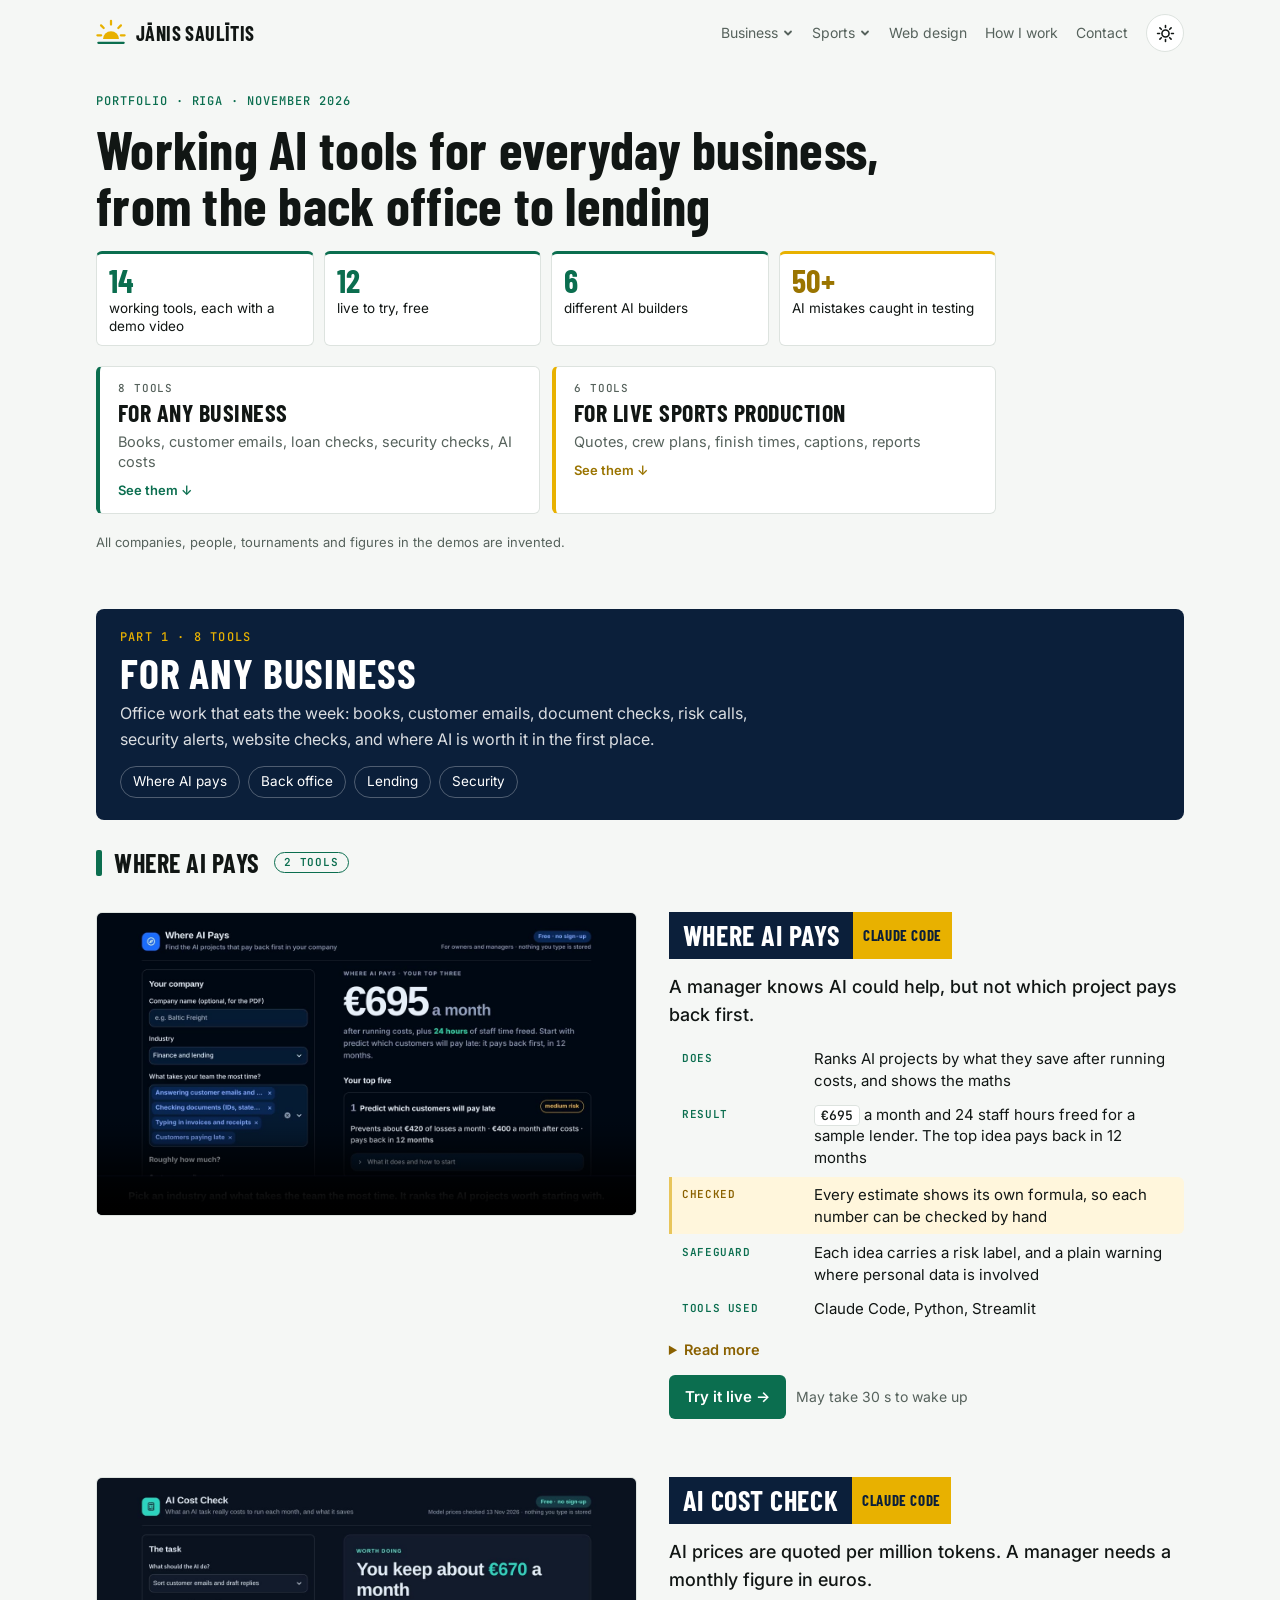
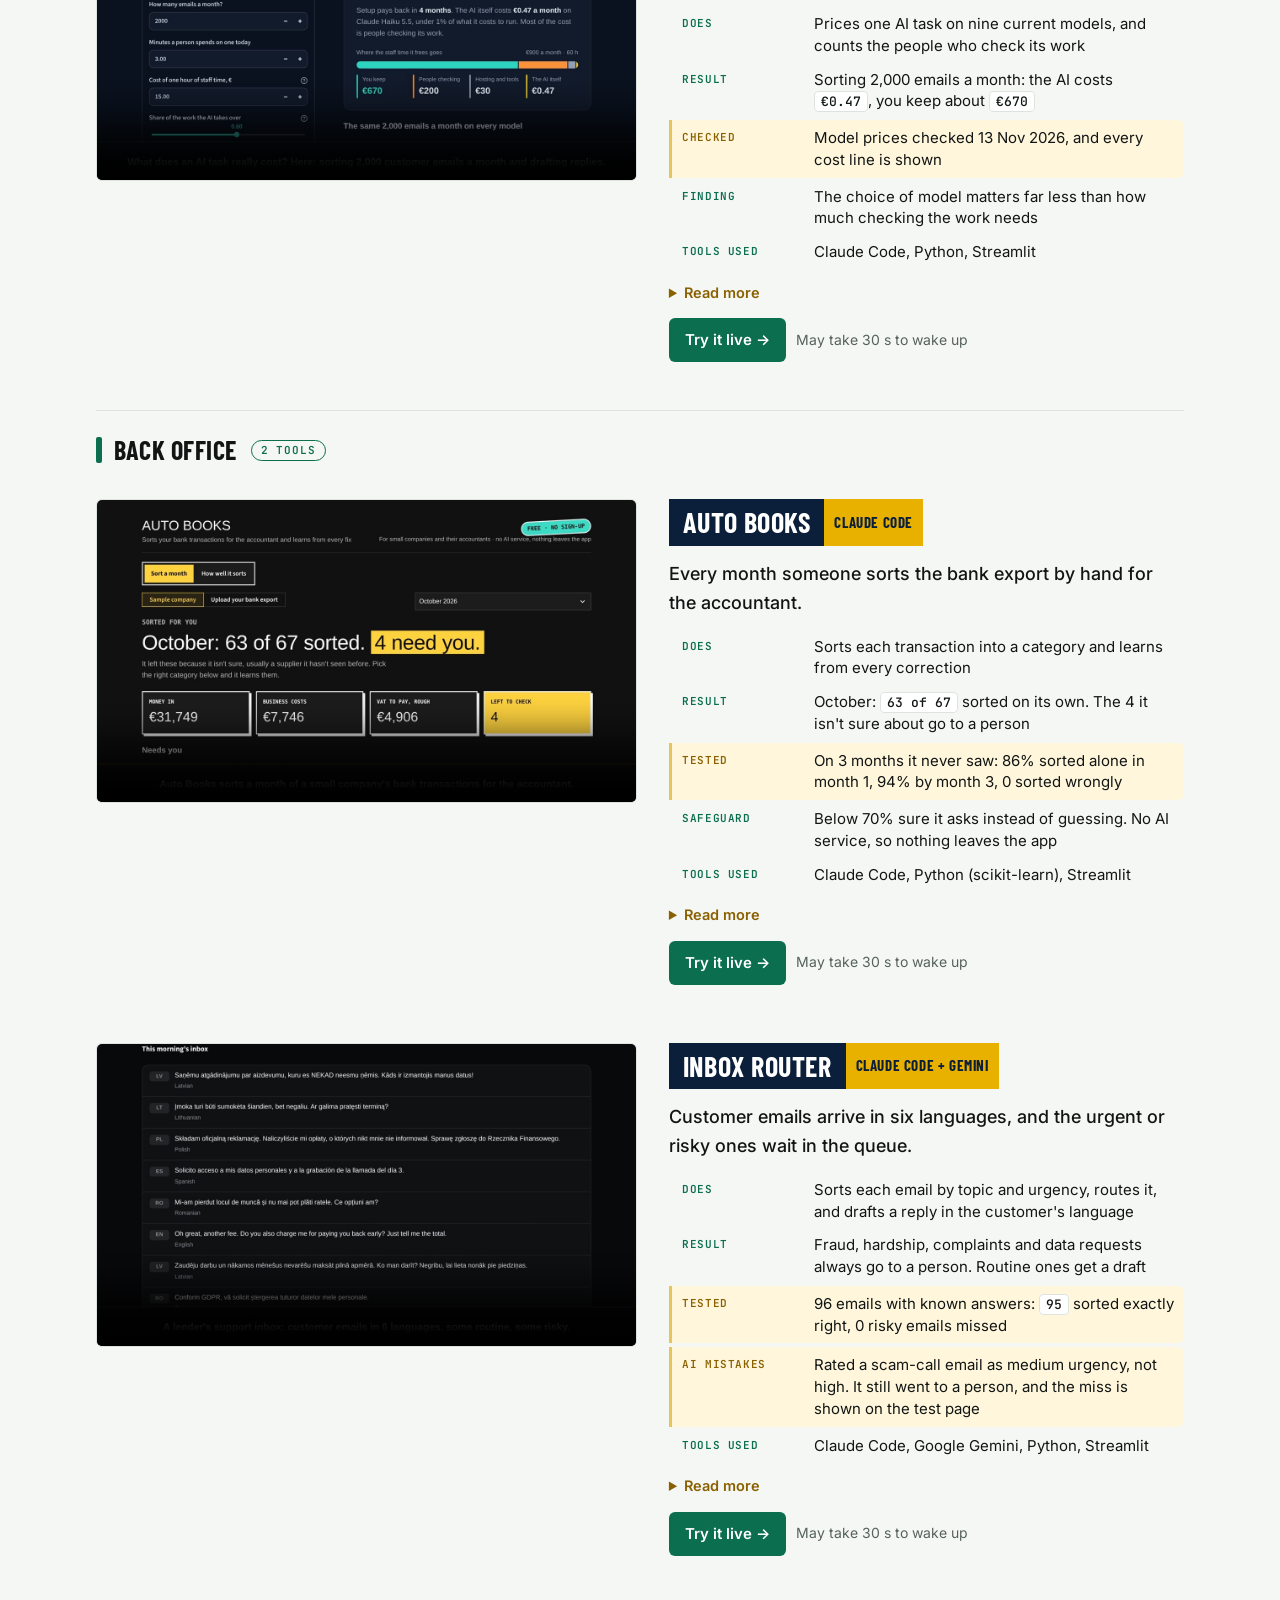
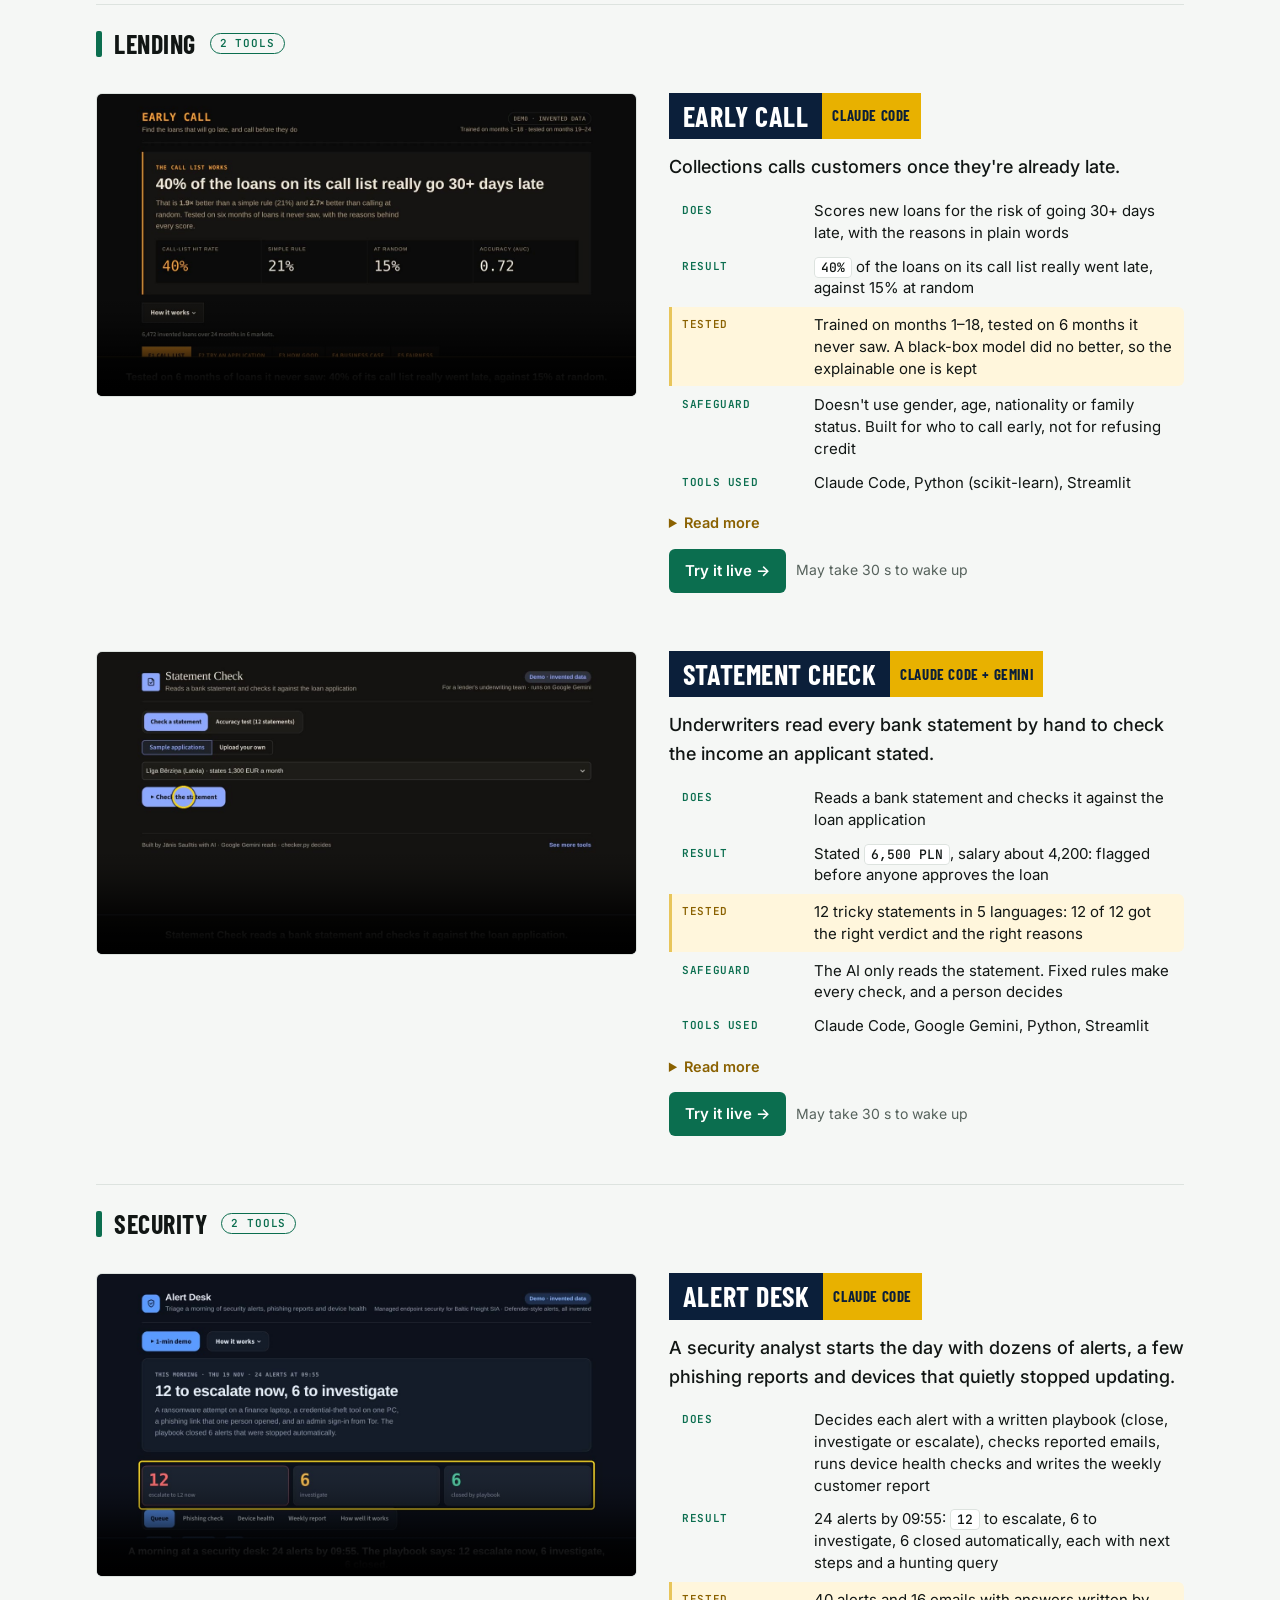
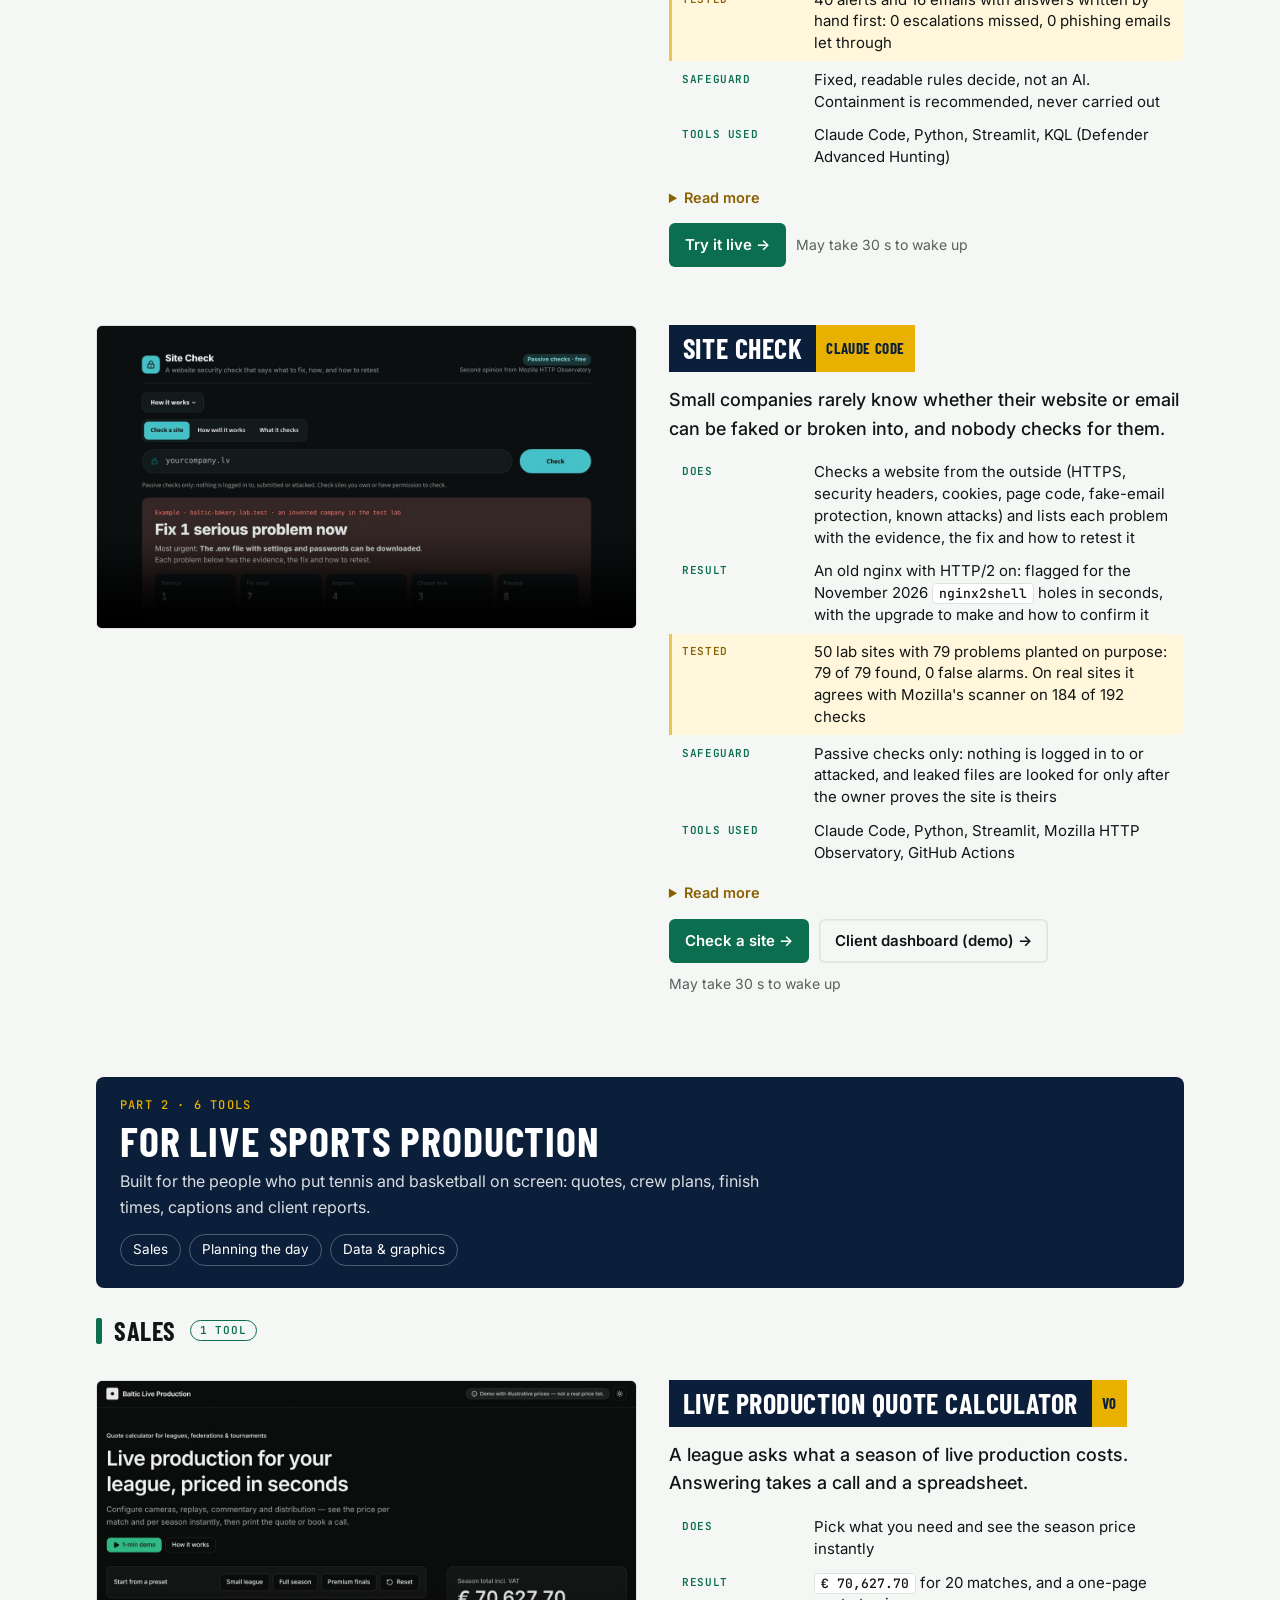
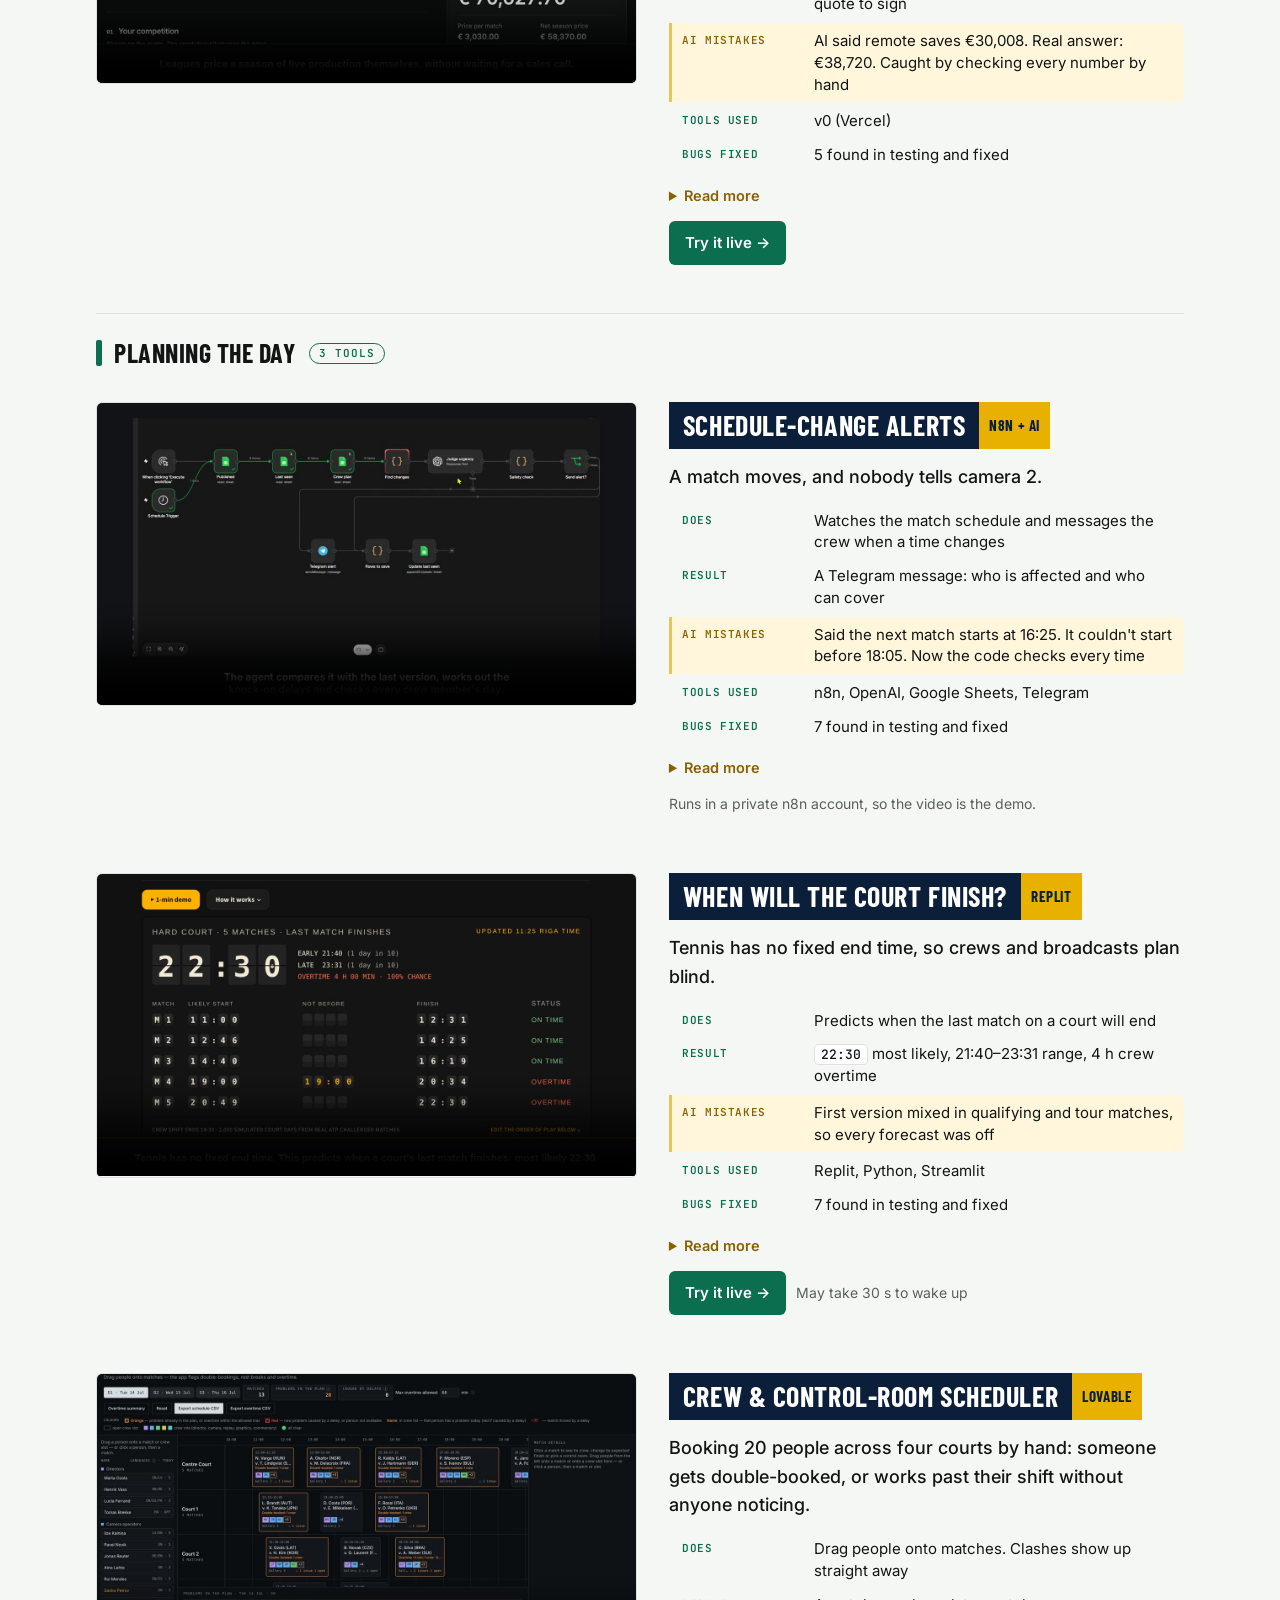
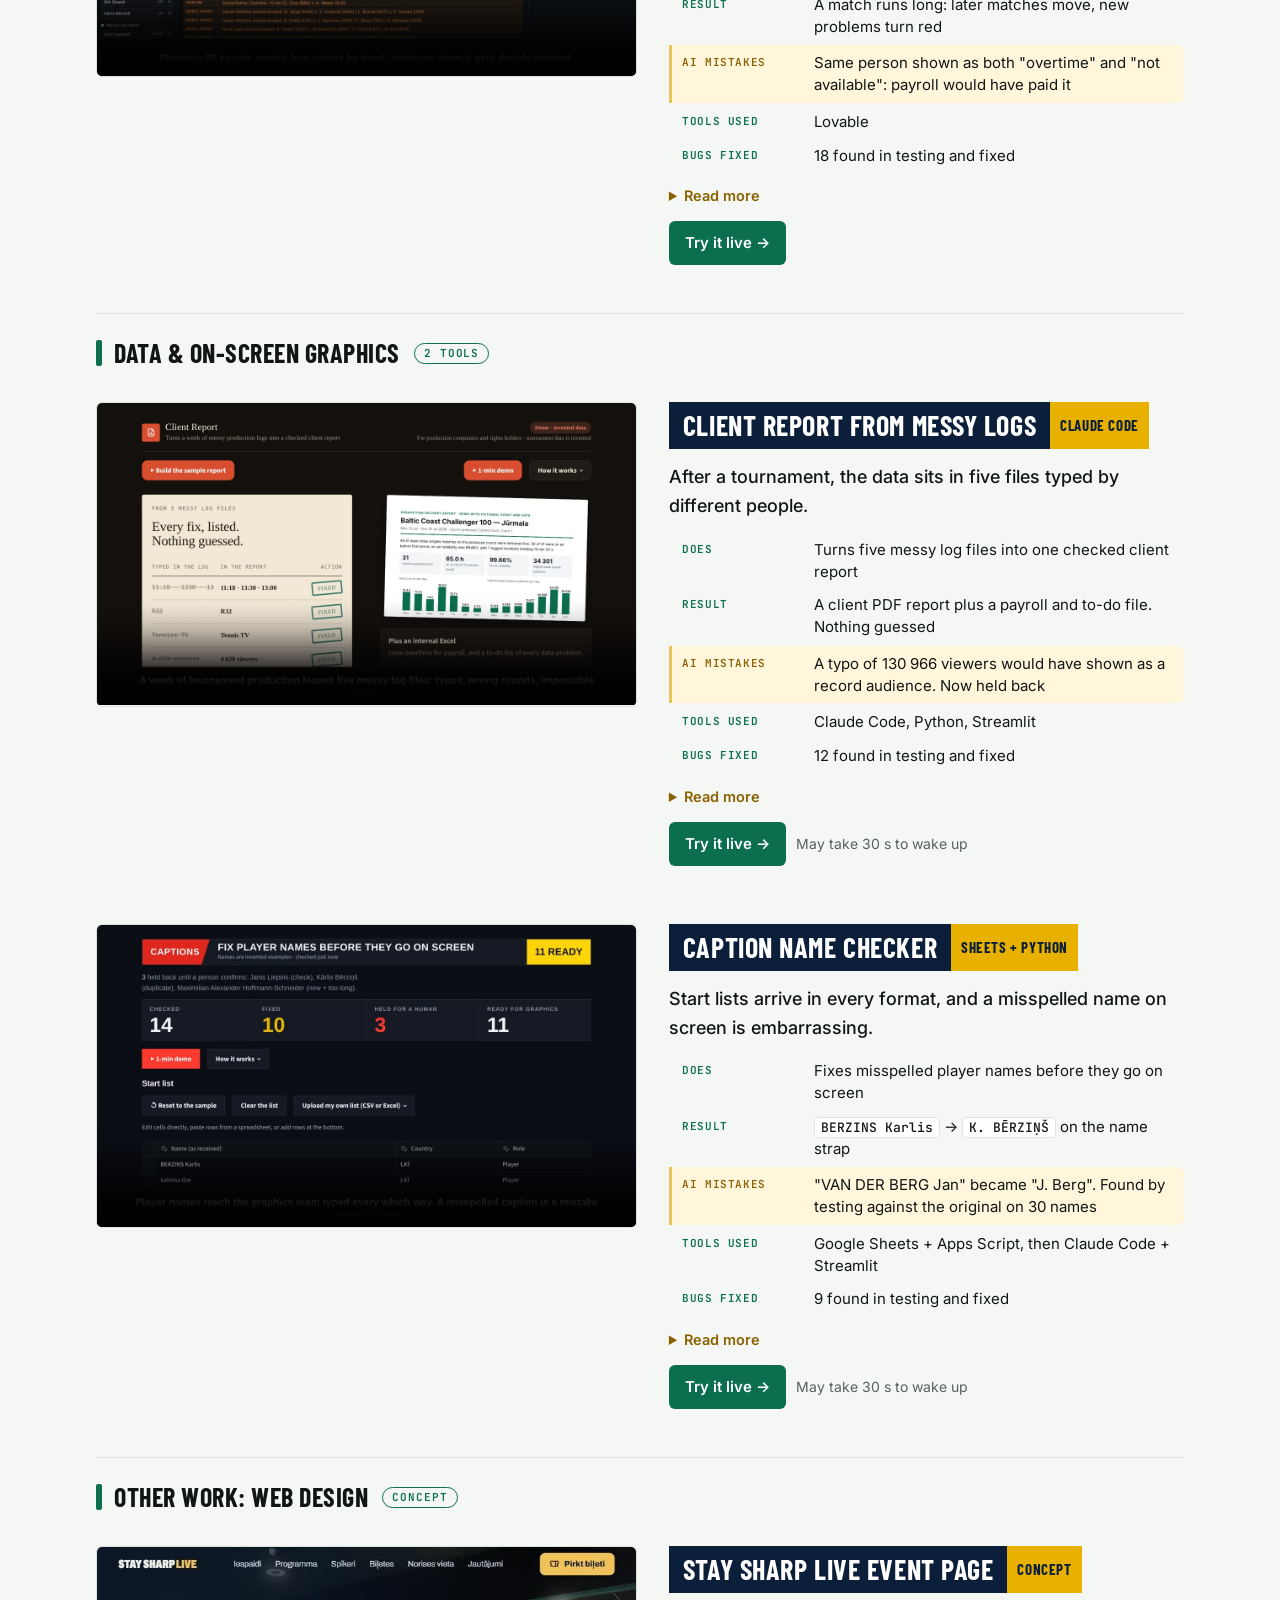
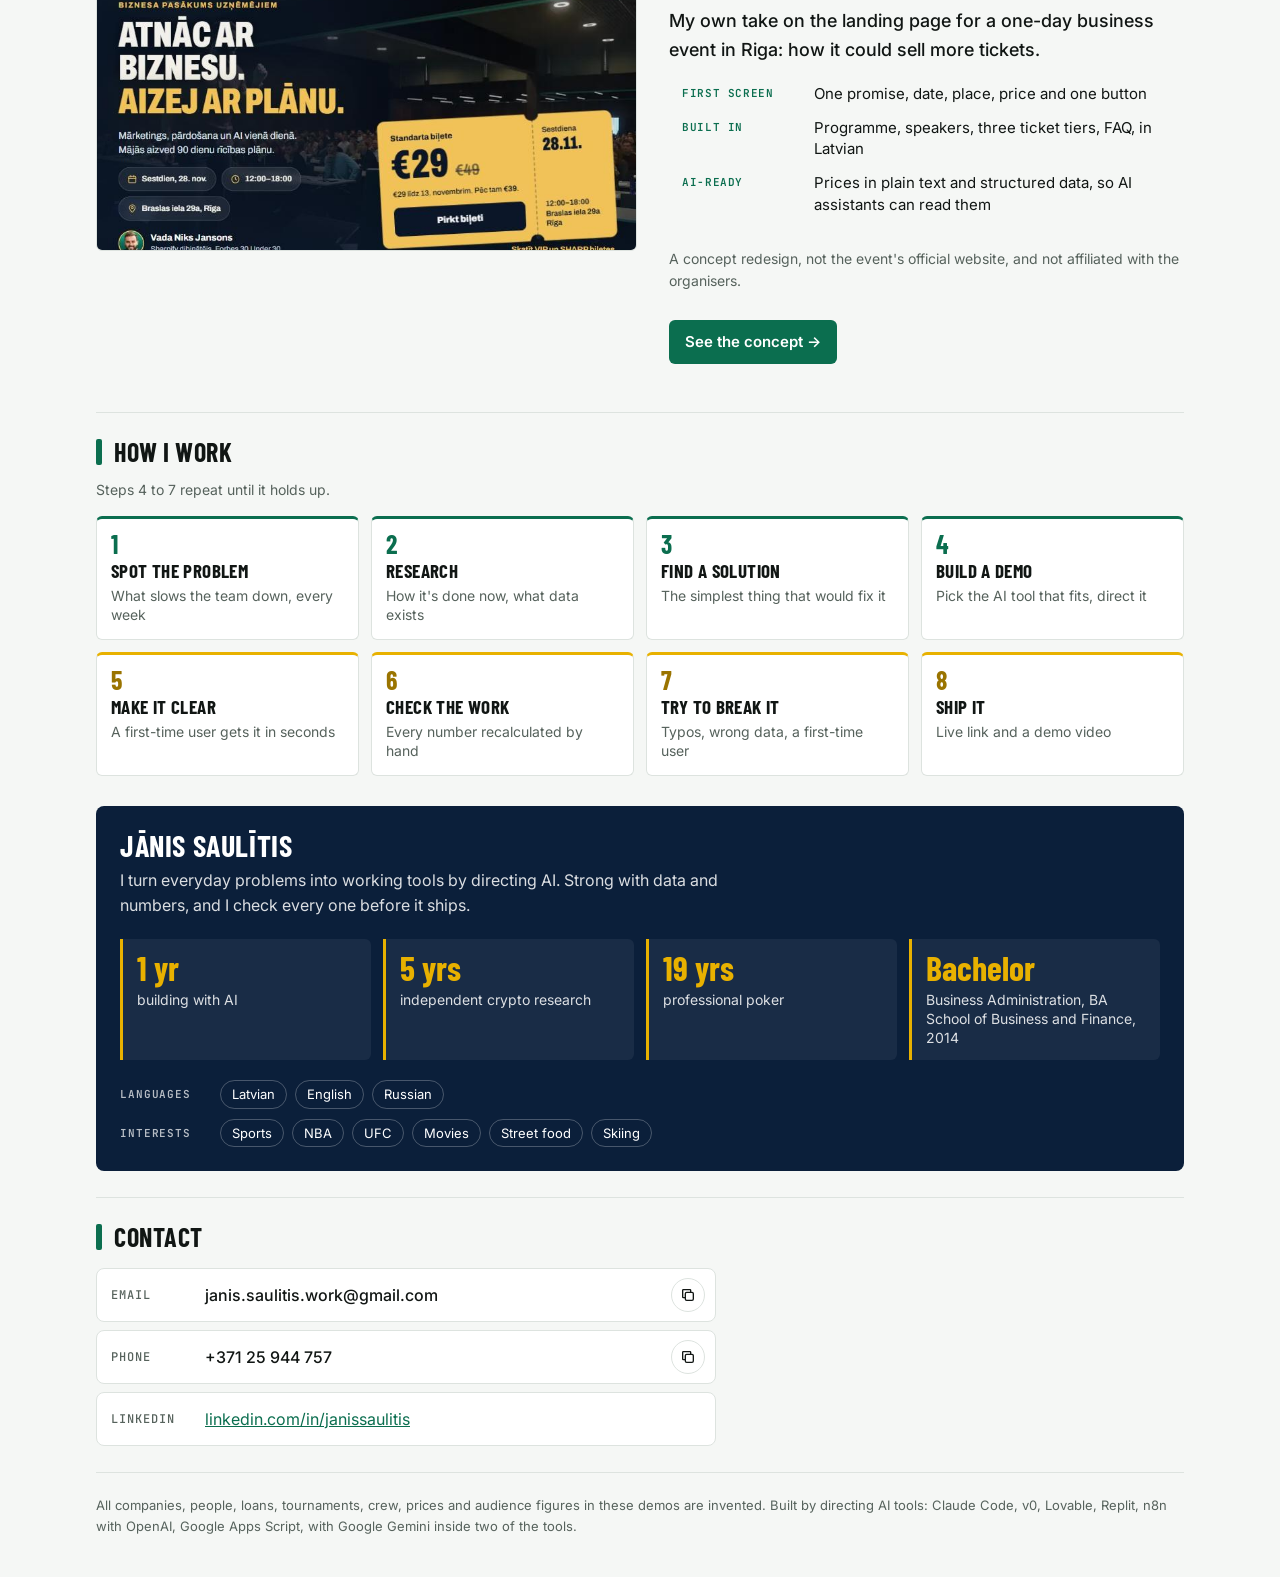
==== commit 19633e6e: "Site Check card: updated lab numbers (50 sites, 79 of 79) Co-Authored-By: Claude Opus 5.5 <noreply@a" ====
--- a/business/index.html
+++ b/business/index.html
@@ -409,7 +409,7 @@
         <ul class="pts">
           <li><b>Does</b><span>Checks a website from the outside (HTTPS, security headers, cookies, page code, fake-email protection, known attacks) and lists each problem with the evidence, the fix and how to retest it</span></li>
           <li><b>Result</b><span>An old nginx with HTTP/2 on: flagged for the November 2026 <code>nginx2shell</code> holes in seconds, with the upgrade to make and how to confirm it</span></li>
-          <li class="ai"><b>Tested</b><span>48 lab sites with 75 problems planted on purpose: 75 of 75 found, 0 false alarms. On real sites it agrees with Mozilla's scanner on 184 of 192 checks</span></li>
+          <li class="ai"><b>Tested</b><span>50 lab sites with 79 problems planted on purpose: 79 of 79 found, 0 false alarms. On real sites it agrees with Mozilla's scanner on 184 of 192 checks</span></li>
           <li><b>Safeguard</b><span>Passive checks only: nothing is logged in to or attacked, and leaked files are looked for only after the owner proves the site is theirs</span></li>
           <li><b>Tools used</b><span>Claude Code, Python, Streamlit, Mozilla HTTP Observatory, GitHub Actions</span></li>
         </ul>
